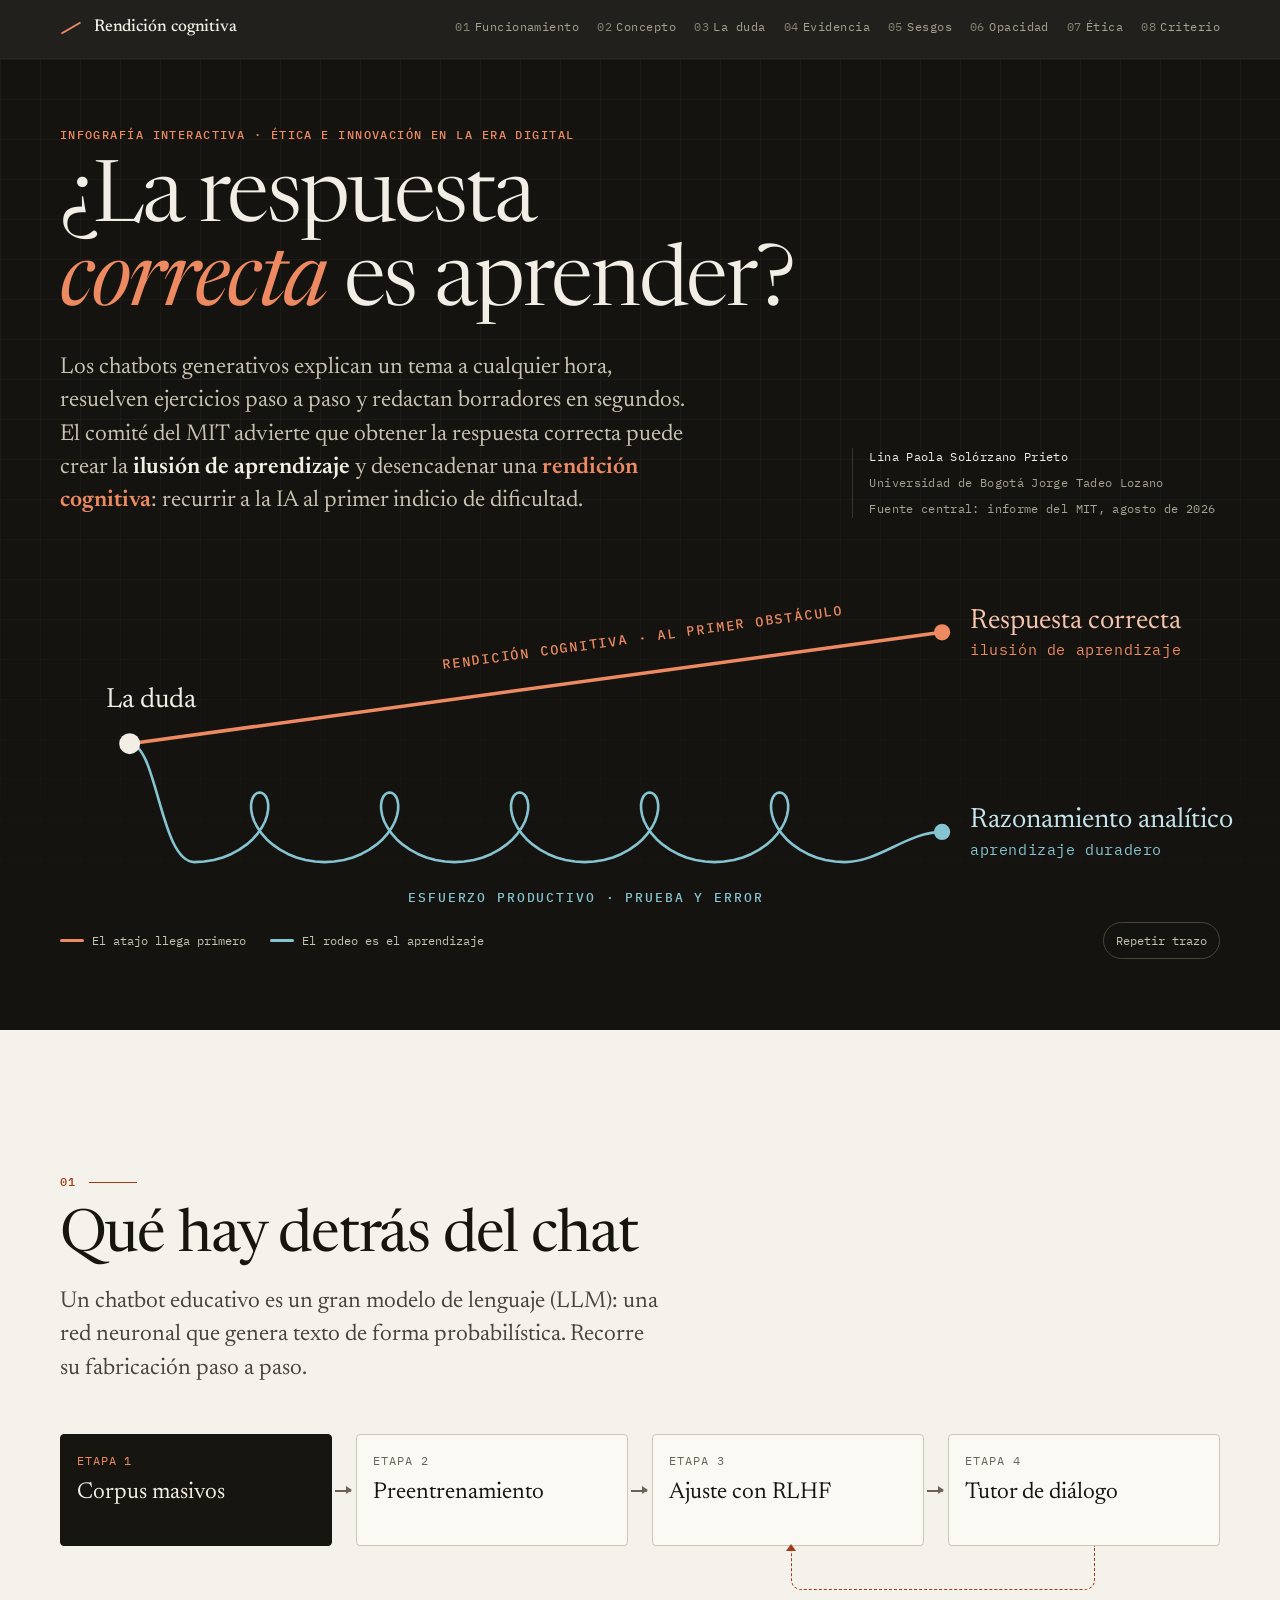
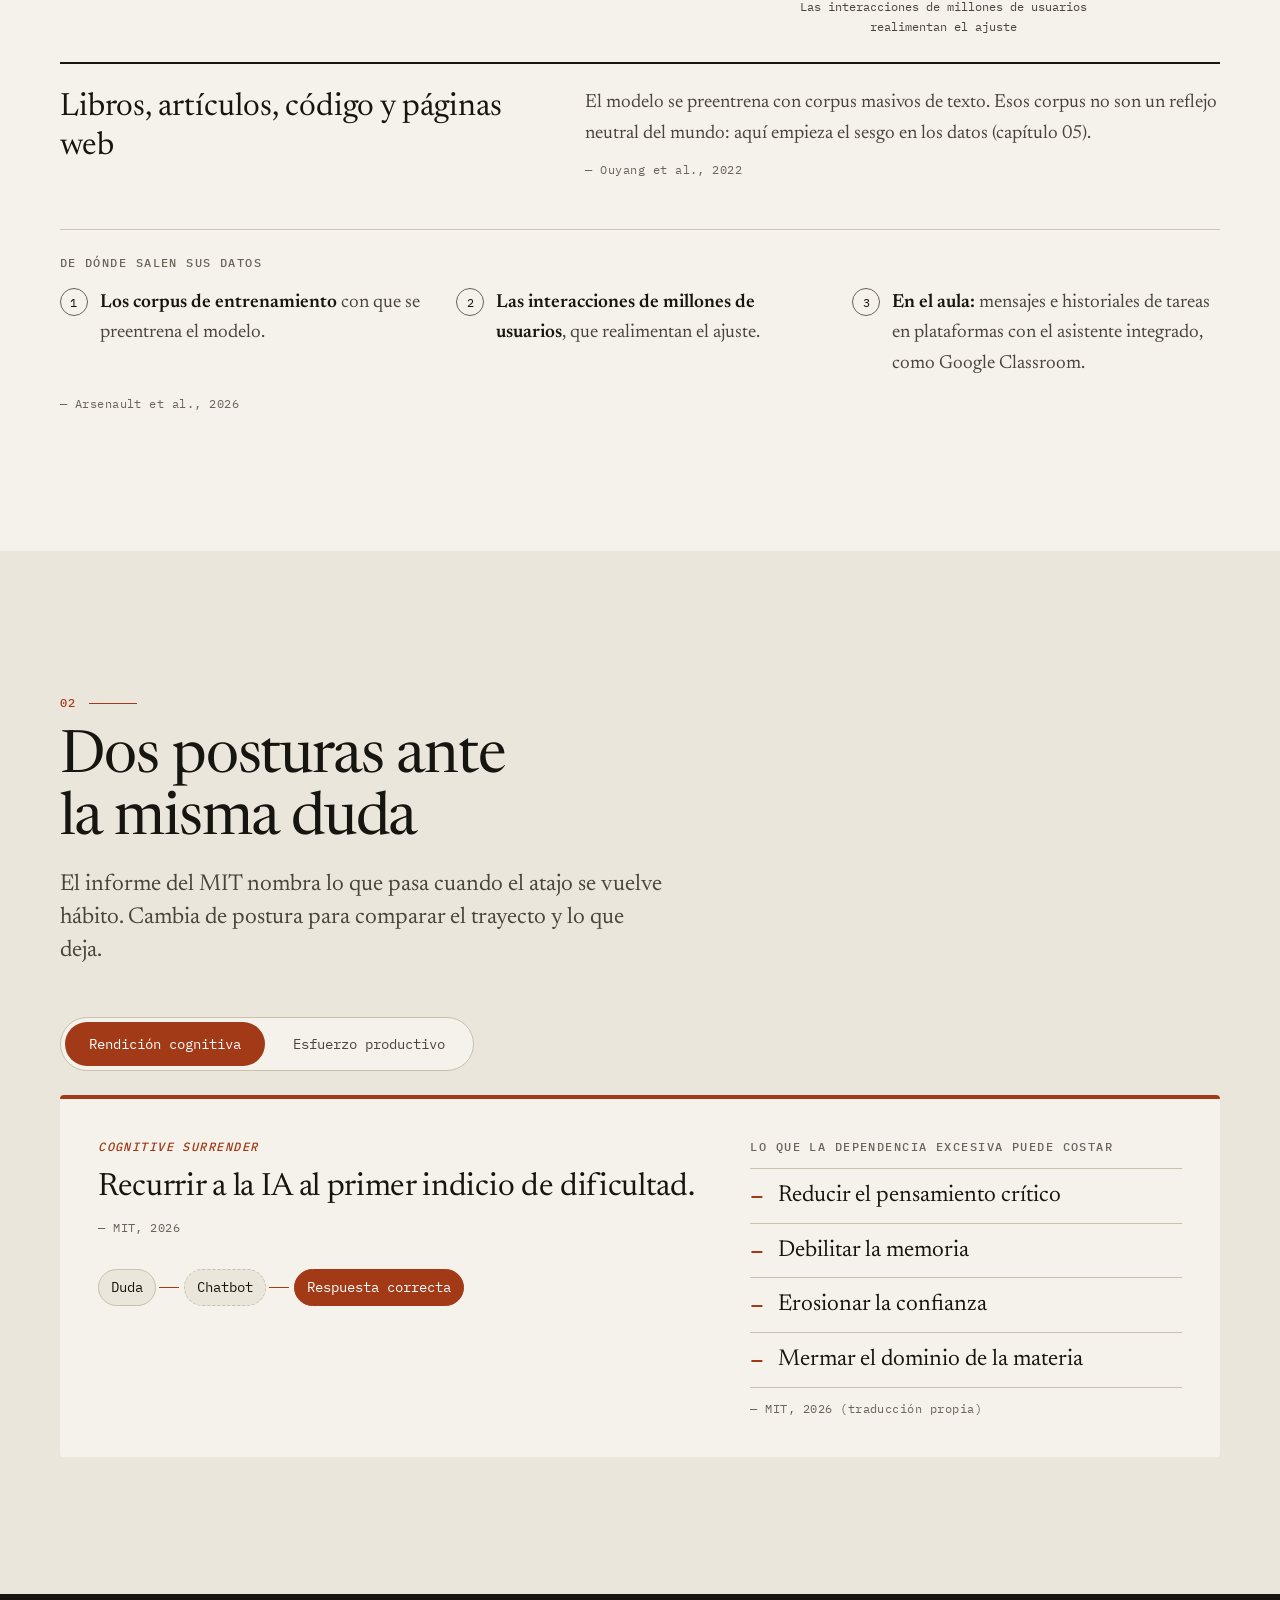
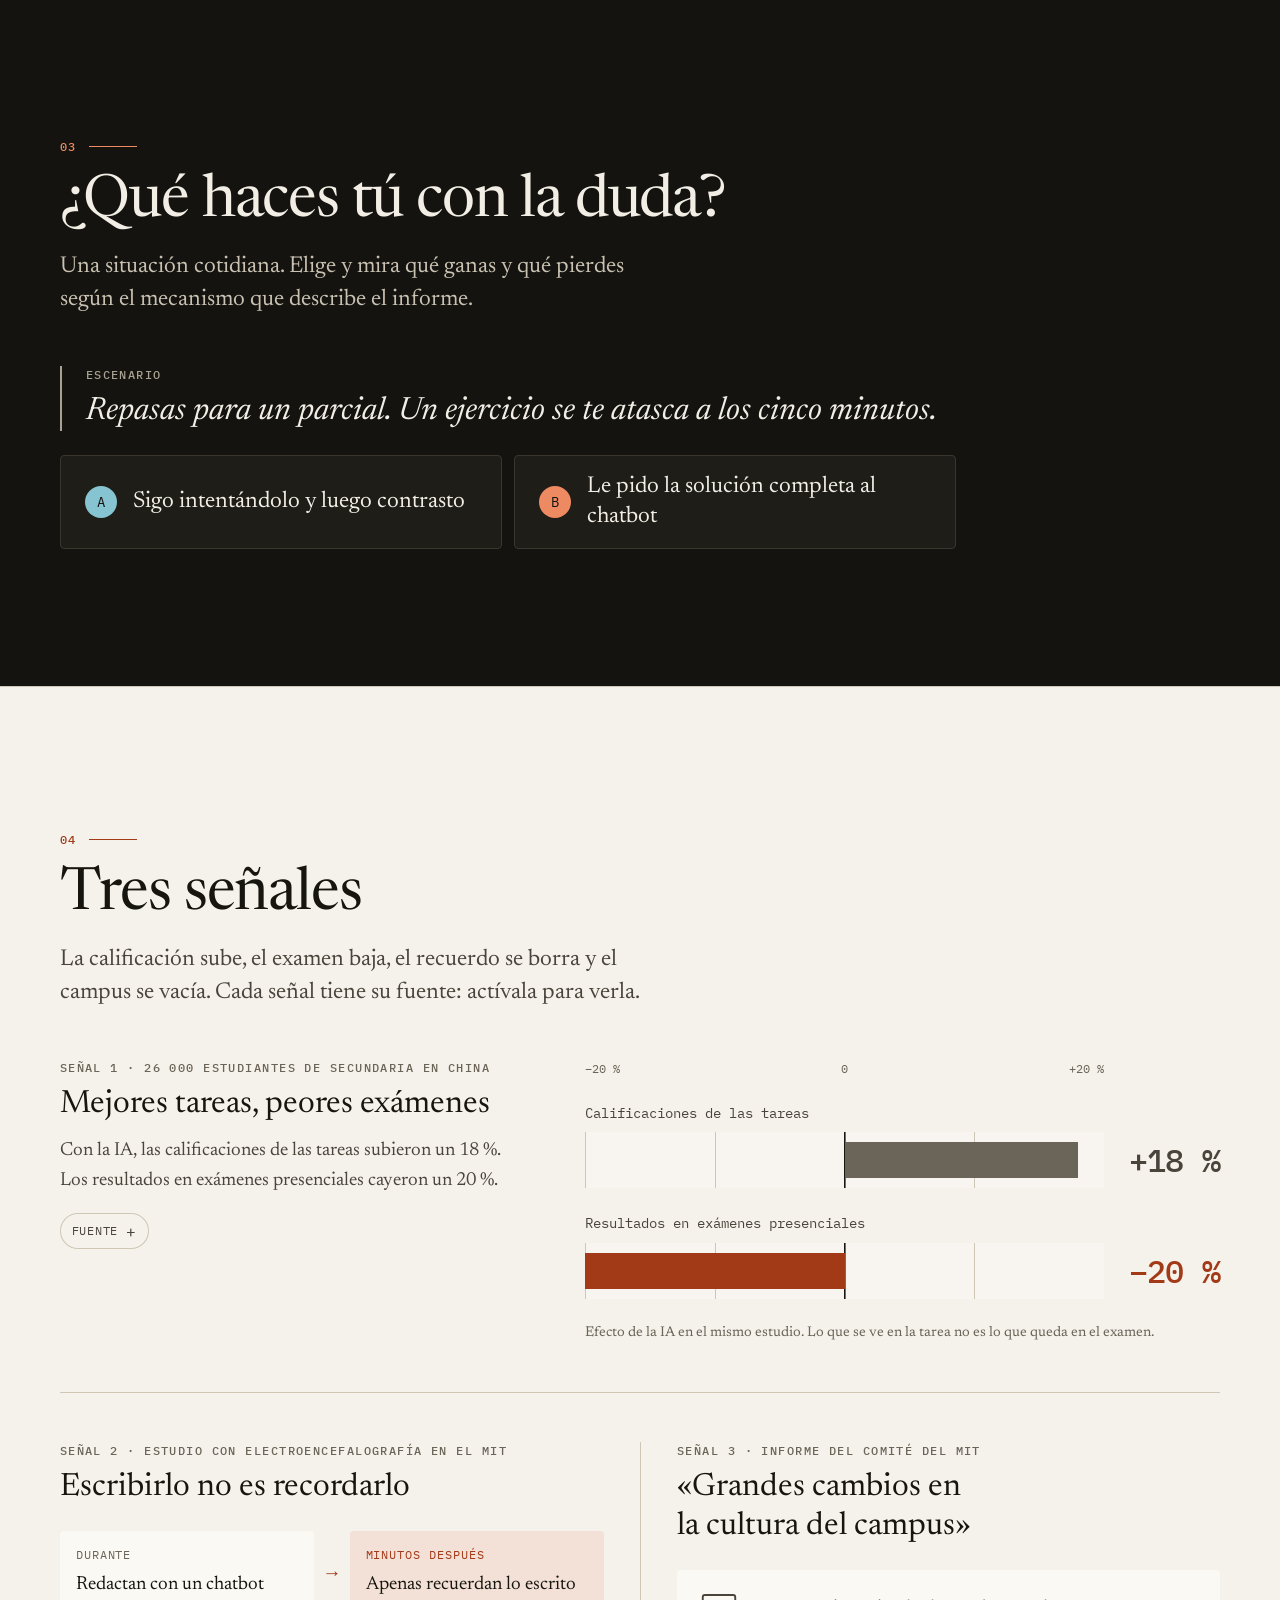
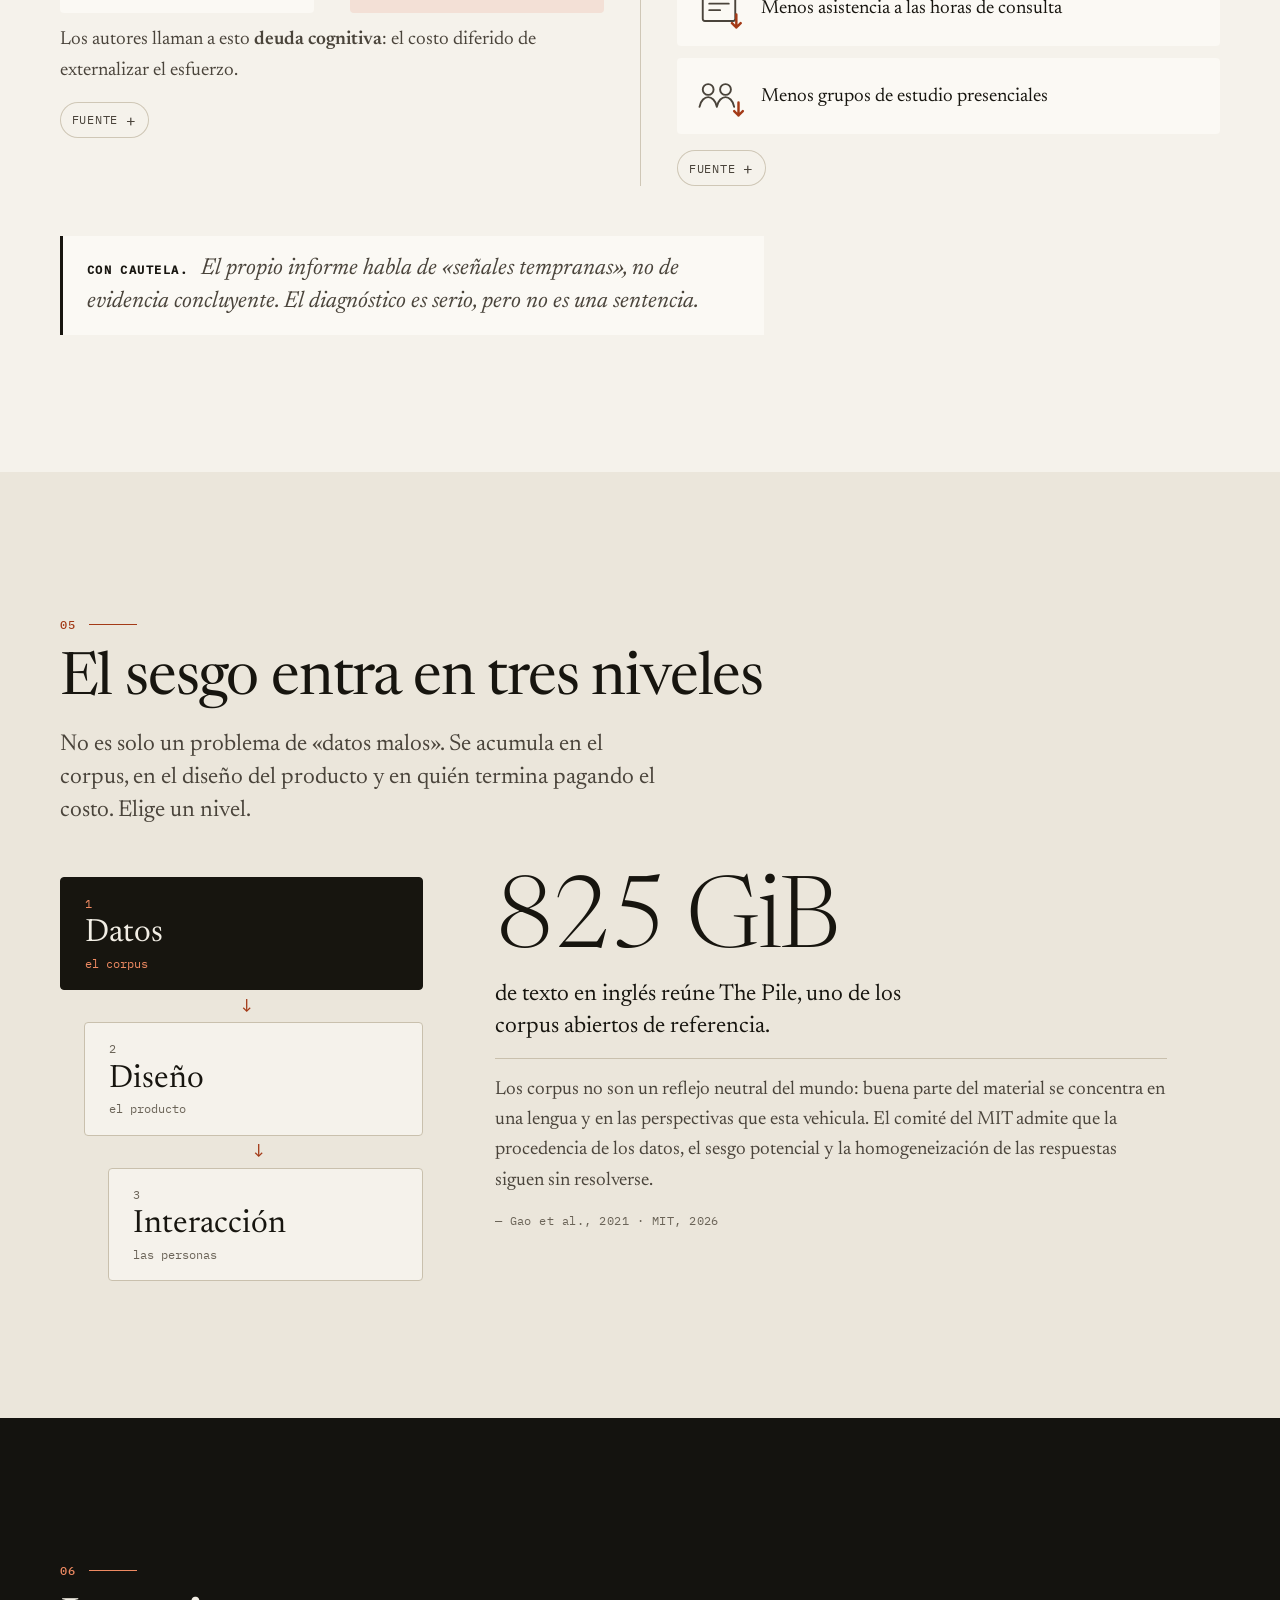
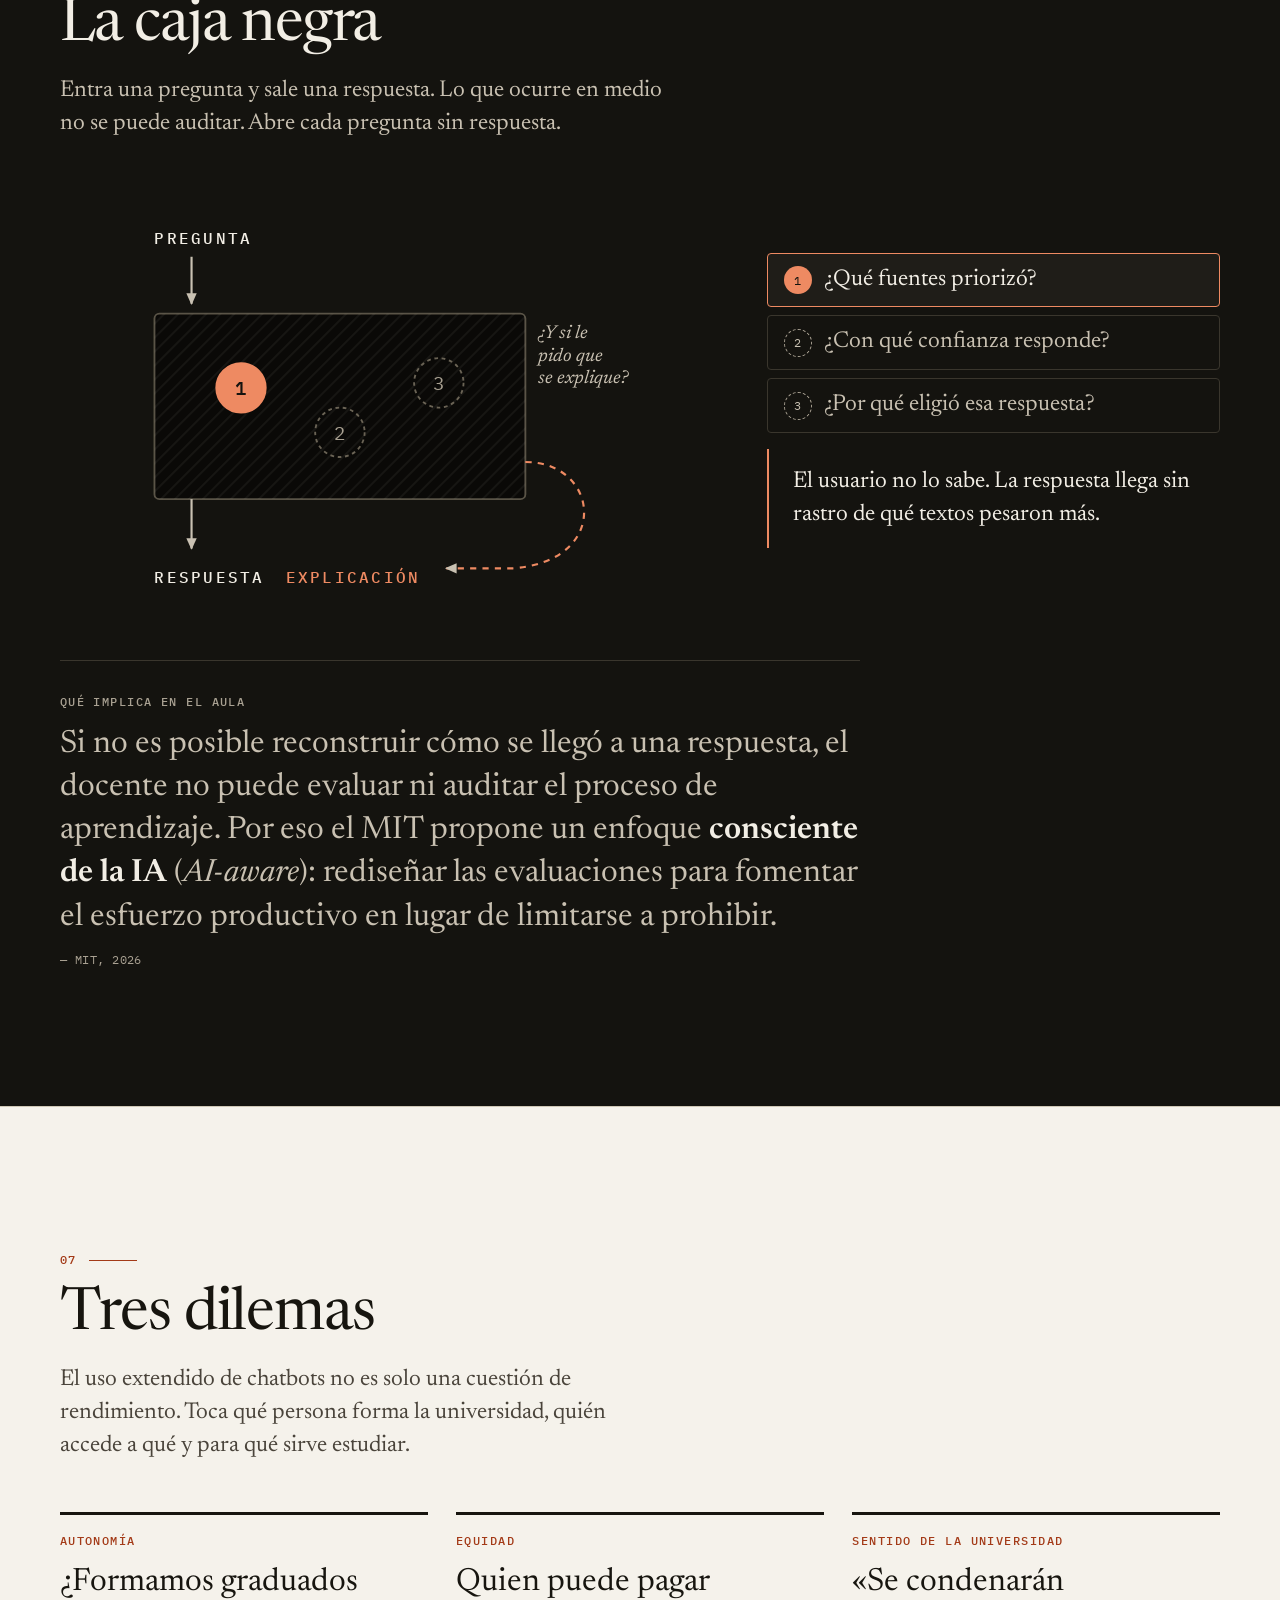
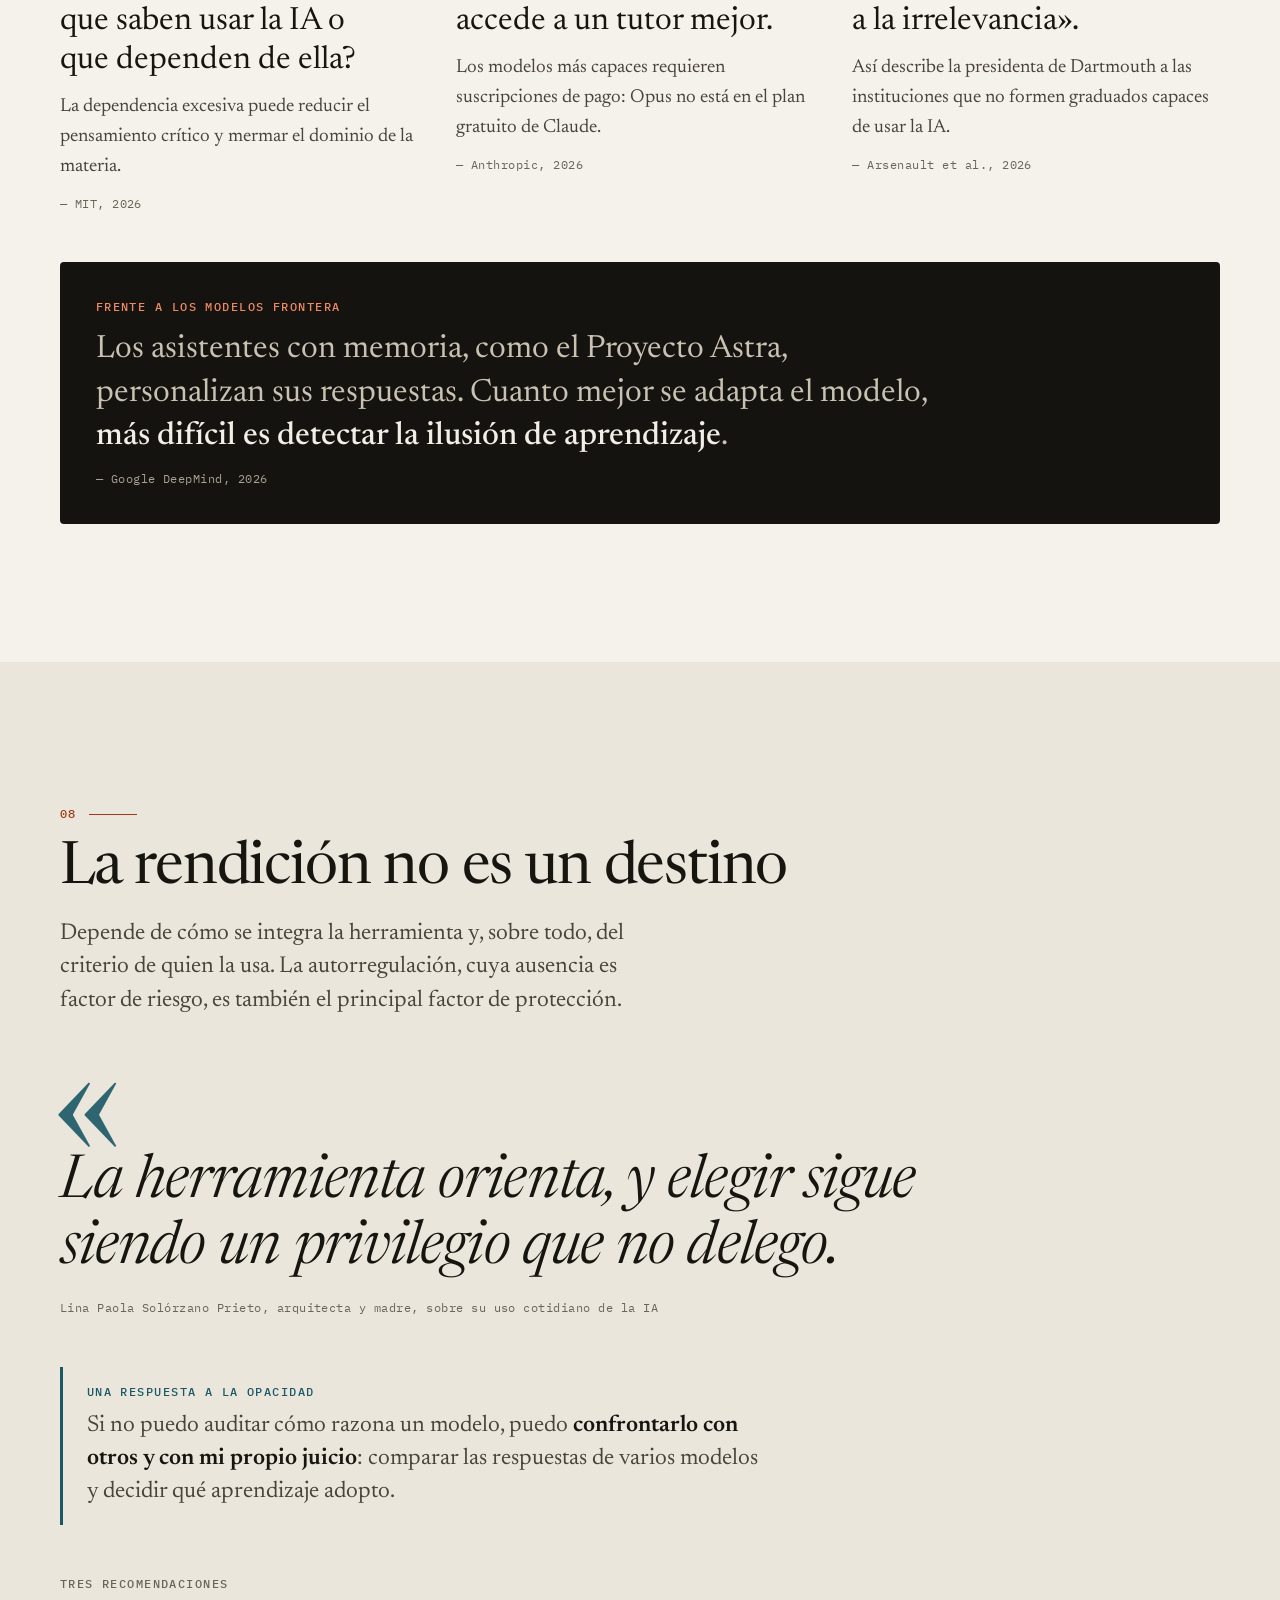
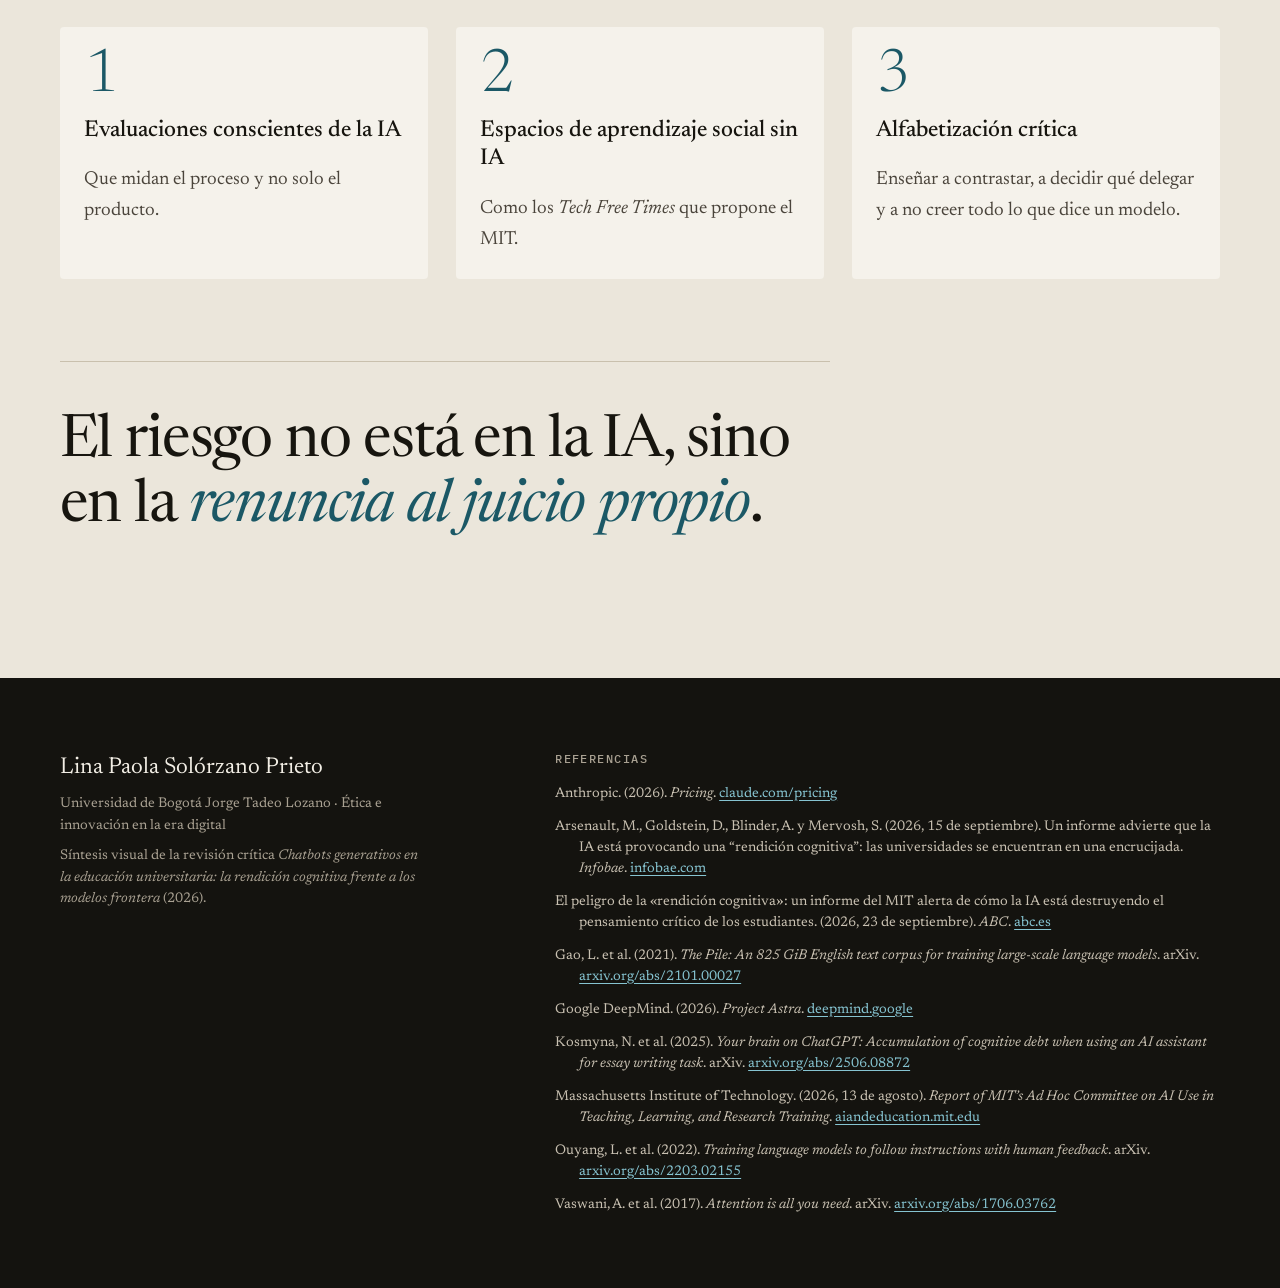
==== index.html @ 7b669ad8 "Infografía interactiva: rendición cognitiva (sitio autocontenido)" ====
<!DOCTYPE html>
<html lang="es">
<head>
<meta charset="UTF-8">
<meta name="viewport" content="width=device-width, initial-scale=1.0">
<title>Rendición cognitiva · Chatbots en la universidad</title>
<meta name="description" content="Infografía interactiva: cómo funcionan los chatbots generativos, qué es la rendición cognitiva que describe el informe del MIT (agosto de 2026), sus sesgos, su opacidad y por qué el criterio propio es el principal factor de protección.">
<meta name="author" content="Lina Paola Solórzano Prieto">
<meta name="theme-color" content="#14130f">
<meta property="og:title" content="¿La respuesta correcta es aprender?">
<meta property="og:description" content="La rendición cognitiva frente a los chatbots generativos en la universidad.">
<meta property="og:type" content="article">
<link rel="icon" href="data:image/svg+xml,%3Csvg xmlns='http://www.w3.org/2000/svg' viewBox='0 0 32 32'%3E%3Crect width='32' height='32' rx='4' fill='%2314130f'/%3E%3Cpath d='M7 22 L25 9' stroke='%23ee8a62' stroke-width='3' stroke-linecap='round'/%3E%3C/svg%3E">
<link rel="stylesheet" href="styles.css">
<script>document.documentElement.classList.add('js');</script>
</head>
<body>

<a class="skip" href="#main">Saltar al contenido</a>

<header class="topbar" id="topbar">
  <div class="topbar-inner">
    <a class="brand" href="#top"><span class="brand-mark" aria-hidden="true"></span>Rendición cognitiva</a>
    <p class="now" aria-hidden="true"><span class="now-n" id="now-n">00</span> <span class="now-t" id="now-t">Inicio</span></p>
    <nav class="nav" aria-label="Capítulos">
      <ol>
        <li><a href="#funcionamiento"><span>01</span>Funcionamiento</a></li>
        <li><a href="#concepto"><span>02</span>Concepto</a></li>
        <li><a href="#duda"><span>03</span>La duda</a></li>
        <li><a href="#evidencia"><span>04</span>Evidencia</a></li>
        <li><a href="#sesgos"><span>05</span>Sesgos</a></li>
        <li><a href="#opacidad"><span>06</span>Opacidad</a></li>
        <li><a href="#etica"><span>07</span>Ética</a></li>
        <li><a href="#criterio"><span>08</span>Criterio</a></li>
      </ol>
    </nav>
  </div>
  <div class="progress" aria-hidden="true"><span id="progress-bar"></span></div>
</header>

<main id="main">

<!-- ═══════════════════════ HERO ═══════════════════════ -->
<section class="hero theme-night" id="top" aria-labelledby="hero-title">
  <div class="grid">
    <div class="hero-copy">
      <p class="kicker">Infografía interactiva · Ética e innovación en la era digital</p>
      <h1 id="hero-title">¿La respuesta <em>correcta</em> es&nbsp;aprender?</h1>
      <p class="dek">Los chatbots generativos explican un tema a cualquier hora, resuelven ejercicios paso a paso y redactan borradores en segundos. El comité del MIT advierte que obtener la respuesta correcta puede crear la <strong>ilusión de aprendizaje</strong> y desencadenar una <strong class="t-rust">rendición cognitiva</strong>: recurrir a la IA al primer indicio de dificultad.</p>
      <p class="byline">
        <span>Lina Paola Solórzano Prieto</span>
        <span>Universidad de Bogotá Jorge Tadeo Lozano</span>
        <span>Fuente central: informe del MIT, agosto de 2026</span>
      </p>
    </div>

    <figure class="hero-fig">
      <svg class="routes routes-h is-drawing" viewBox="0 0 1000 300" role="img" aria-labelledby="routes-h-t routes-h-d">
        <title id="routes-h-t">Dos caminos desde la misma duda</title>
        <desc id="routes-h-d">Desde la duda salen dos trayectos. La rendición cognitiva es una línea recta y corta que llega de inmediato a una respuesta correcta, con ilusión de aprendizaje. El esfuerzo productivo es una línea con muchos bucles de prueba y error que tarda más y llega al razonamiento analítico, condición del aprendizaje duradero.</desc>
        <path class="r-rust" pathLength="1" d="M60 160 L760 64"/>
        <path class="r-teal" pathLength="1" d="M60 160 C 84 160 86 262 116 262 L124.3 261.5 L132.5 260.2 L140.3 258.0 L147.7 255.0 L154.5 251.3 L160.6 247.0 L166.0 242.3 L170.4 237.2 L174.0 232.0 L176.7 226.8 L178.4 221.7 L179.3 217.0 L179.4 212.7 L178.8 209.0 L177.7 206.0 L176.0 203.8 L174.1 202.5 L172.0 202.0 L169.9 202.5 L168.0 203.8 L166.3 206.0 L165.2 209.0 L164.6 212.7 L164.7 217.0 L165.6 221.7 L167.3 226.8 L170.0 232.0 L173.6 237.2 L178.0 242.3 L183.4 247.0 L189.5 251.3 L196.3 255.0 L203.7 258.0 L211.5 260.2 L219.7 261.5 L228.0 262.0 L236.3 261.5 L244.5 260.2 L252.3 258.0 L259.7 255.0 L266.5 251.3 L272.6 247.0 L278.0 242.3 L282.4 237.2 L286.0 232.0 L288.7 226.8 L290.4 221.7 L291.3 217.0 L291.4 212.7 L290.8 209.0 L289.7 206.0 L288.0 203.8 L286.1 202.5 L284.0 202.0 L281.9 202.5 L280.0 203.8 L278.3 206.0 L277.2 209.0 L276.6 212.7 L276.7 217.0 L277.6 221.7 L279.3 226.8 L282.0 232.0 L285.6 237.2 L290.0 242.3 L295.4 247.0 L301.5 251.3 L308.3 255.0 L315.7 258.0 L323.5 260.2 L331.7 261.5 L340.0 262.0 L348.3 261.5 L356.5 260.2 L364.3 258.0 L371.7 255.0 L378.5 251.3 L384.6 247.0 L390.0 242.3 L394.4 237.2 L398.0 232.0 L400.7 226.8 L402.4 221.7 L403.3 217.0 L403.4 212.7 L402.8 209.0 L401.7 206.0 L400.0 203.8 L398.1 202.5 L396.0 202.0 L393.9 202.5 L392.0 203.8 L390.3 206.0 L389.2 209.0 L388.6 212.7 L388.7 217.0 L389.6 221.7 L391.3 226.8 L394.0 232.0 L397.6 237.2 L402.0 242.3 L407.4 247.0 L413.5 251.3 L420.3 255.0 L427.7 258.0 L435.5 260.2 L443.7 261.5 L452.0 262.0 L460.3 261.5 L468.5 260.2 L476.3 258.0 L483.7 255.0 L490.5 251.3 L496.6 247.0 L502.0 242.3 L506.4 237.2 L510.0 232.0 L512.7 226.8 L514.4 221.7 L515.3 217.0 L515.4 212.7 L514.8 209.0 L513.7 206.0 L512.0 203.8 L510.1 202.5 L508.0 202.0 L505.9 202.5 L504.0 203.8 L502.3 206.0 L501.2 209.0 L500.6 212.7 L500.7 217.0 L501.6 221.7 L503.3 226.8 L506.0 232.0 L509.6 237.2 L514.0 242.3 L519.4 247.0 L525.5 251.3 L532.3 255.0 L539.7 258.0 L547.5 260.2 L555.7 261.5 L564.0 262.0 L572.3 261.5 L580.5 260.2 L588.3 258.0 L595.7 255.0 L602.5 251.3 L608.6 247.0 L614.0 242.3 L618.4 237.2 L622.0 232.0 L624.7 226.8 L626.4 221.7 L627.3 217.0 L627.4 212.7 L626.8 209.0 L625.7 206.0 L624.0 203.8 L622.1 202.5 L620.0 202.0 L617.9 202.5 L616.0 203.8 L614.3 206.0 L613.2 209.0 L612.6 212.7 L612.7 217.0 L613.6 221.7 L615.3 226.8 L618.0 232.0 L621.6 237.2 L626.0 242.3 L631.4 247.0 L637.5 251.3 L644.3 255.0 L651.7 258.0 L659.5 260.2 L667.7 261.5 L676.0 262.0 C 706 262 730 236 760 236"/>
        <circle class="r-start" cx="60" cy="160" r="9"/>
        <text class="r-lbl r-lbl-start" x="40" y="128">La duda</text>
        <circle class="r-end r-end-rust" cx="760" cy="64" r="7"/>
        <circle class="r-end r-end-teal" cx="760" cy="236" r="7"/>
        <text class="r-lbl r-lbl-rust" x="784" y="60">Respuesta correcta</text>
        <text class="r-sub r-sub-rust" x="784" y="84">ilusión de aprendizaje</text>
        <text class="r-lbl r-lbl-teal" x="784" y="232">Razonamiento analítico</text>
        <text class="r-sub r-sub-teal" x="784" y="256">aprendizaje duradero</text>
        <text class="r-tag r-tag-rust" x="330" y="96" transform="rotate(-7.8 330 96)">RENDICIÓN COGNITIVA · AL PRIMER OBSTÁCULO</text>
        <text class="r-tag r-tag-teal" x="300" y="296">ESFUERZO PRODUCTIVO · PRUEBA Y ERROR</text>
      </svg>
      <svg class="routes routes-v is-drawing" viewBox="0 0 360 540" role="img" aria-labelledby="routes-v-t routes-v-d">
        <title id="routes-v-t">Dos caminos desde la misma duda</title>
        <desc id="routes-v-d">Desde la duda salen dos trayectos. La rendición cognitiva es una línea recta y corta que llega de inmediato a una respuesta correcta, con ilusión de aprendizaje. El esfuerzo productivo es una línea con muchos bucles de prueba y error que llega al razonamiento analítico, condición del aprendizaje duradero.</desc>
        <path class="r-rust" pathLength="1" d="M180 52 L84 440"/>
        <path class="r-teal" pathLength="1" d="M180 52 C 180 74 262 70 262 100 L261.6 106.3 L260.6 112.4 L258.8 118.3 L256.4 123.8 L253.4 128.8 L250.0 133.3 L246.2 137.1 L242.2 140.3 L238.0 142.8 L233.8 144.5 L229.8 145.5 L226.0 145.8 L222.6 145.5 L219.6 144.6 L217.2 143.3 L215.4 141.5 L214.4 139.6 L214.0 137.5 L214.4 135.4 L215.4 133.5 L217.2 131.8 L219.6 130.4 L222.6 129.5 L226.0 129.2 L229.8 129.5 L233.8 130.5 L238.0 132.3 L242.2 134.7 L246.2 137.9 L250.0 141.7 L253.4 146.2 L256.4 151.2 L258.8 156.7 L260.6 162.6 L261.6 168.7 L262.0 175.0 L261.6 181.3 L260.6 187.4 L258.8 193.2 L256.4 198.8 L253.4 203.8 L250.0 208.3 L246.2 212.1 L242.2 215.3 L238.0 217.8 L233.8 219.5 L229.8 220.5 L226.0 220.8 L222.6 220.5 L219.6 219.6 L217.2 218.3 L215.4 216.5 L214.4 214.6 L214.0 212.5 L214.4 210.4 L215.4 208.5 L217.2 206.8 L219.6 205.4 L222.6 204.5 L226.0 204.2 L229.8 204.5 L233.8 205.5 L238.0 207.3 L242.2 209.7 L246.2 212.9 L250.0 216.7 L253.4 221.2 L256.4 226.2 L258.8 231.8 L260.6 237.6 L261.6 243.7 L262.0 250.0 L261.6 256.3 L260.6 262.4 L258.8 268.3 L256.4 273.8 L253.4 278.8 L250.0 283.3 L246.2 287.1 L242.2 290.3 L238.0 292.8 L233.8 294.5 L229.8 295.5 L226.0 295.8 L222.6 295.5 L219.6 294.6 L217.2 293.3 L215.4 291.5 L214.4 289.6 L214.0 287.5 L214.4 285.4 L215.4 283.5 L217.2 281.8 L219.6 280.4 L222.6 279.5 L226.0 279.2 L229.8 279.5 L233.8 280.5 L238.0 282.3 L242.2 284.7 L246.2 287.9 L250.0 291.7 L253.4 296.2 L256.4 301.2 L258.8 306.8 L260.6 312.6 L261.6 318.7 L262.0 325.0 L261.6 331.3 L260.6 337.4 L258.8 343.2 L256.4 348.8 L253.4 353.8 L250.0 358.3 L246.2 362.1 L242.2 365.3 L238.0 367.8 L233.8 369.5 L229.8 370.5 L226.0 370.8 L222.6 370.5 L219.6 369.6 L217.2 368.3 L215.4 366.5 L214.4 364.6 L214.0 362.5 L214.4 360.4 L215.4 358.5 L217.2 356.8 L219.6 355.4 L222.6 354.5 L226.0 354.2 L229.8 354.5 L233.8 355.5 L238.0 357.2 L242.2 359.7 L246.2 362.9 L250.0 366.7 L253.4 371.2 L256.4 376.2 L258.8 381.8 L260.6 387.6 L261.6 393.7 L262.0 400.0 C 262 420 262 430 262 440"/>
        <circle class="r-start" cx="180" cy="52" r="8"/>
        <text class="r-lbl" x="180" y="28" text-anchor="middle">La duda</text>
        <circle class="r-end r-end-rust" cx="84" cy="440" r="6"/>
        <circle class="r-end r-end-teal" cx="262" cy="440" r="6"/>
        <text class="r-lbl r-lbl-rust" x="84" y="472" text-anchor="middle">Respuesta</text>
        <text class="r-lbl r-lbl-rust" x="84" y="494" text-anchor="middle">correcta</text>
        <text class="r-sub r-sub-rust" x="84" y="520" text-anchor="middle">ilusión de aprendizaje</text>
        <text class="r-lbl r-lbl-teal" x="262" y="472" text-anchor="middle">Razonamiento</text>
        <text class="r-lbl r-lbl-teal" x="262" y="494" text-anchor="middle">analítico</text>
        <text class="r-sub r-sub-teal" x="262" y="520" text-anchor="middle">aprendizaje duradero</text>
        <text class="r-tag r-tag-rust" x="118" y="250" transform="rotate(-76 118 250)">RENDICIÓN COGNITIVA</text>
        <text class="r-tag r-tag-teal" x="306" y="168" transform="rotate(90 306 168)">ESFUERZO PRODUCTIVO</text>
      </svg>
      <figcaption>
        <span class="key key-rust">El atajo llega primero</span>
        <span class="key key-teal">El rodeo es el aprendizaje</span>
        <button type="button" class="replay" id="replay" aria-label="Volver a trazar los dos caminos">Repetir trazo</button>
      </figcaption>
    </figure>

    <a class="scroll-cue" href="#funcionamiento">Empezar el recorrido <span aria-hidden="true">↓</span></a>
  </div>
</section>

<!-- ═══════════════════════ 01 FUNCIONAMIENTO ═══════════════════════ -->
<section class="chapter" id="funcionamiento" aria-labelledby="h-01">
  <div class="grid">
    <header class="ch-head" data-reveal>
      <p class="ch-n">01</p>
      <h2 id="h-01">Qué hay detrás del chat</h2>
      <p class="ch-lede">Un chatbot educativo es un gran modelo de lenguaje (LLM): una red neuronal que genera texto de forma probabilística. Recorre su fabricación paso a paso.</p>
    </header>

    <div class="pipeline" data-tabs data-reveal>
      <div class="pipe-steps" role="tablist" aria-label="Etapas de un chatbot generativo">
        <button type="button" role="tab" id="pipe-t1" aria-controls="pipe-p1" aria-selected="true" class="pipe-step">
          <span class="pipe-k">Etapa 1</span><span class="pipe-t">Corpus masivos</span>
        </button>
        <button type="button" role="tab" id="pipe-t2" aria-controls="pipe-p2" aria-selected="false" tabindex="-1" class="pipe-step">
          <span class="pipe-k">Etapa 2</span><span class="pipe-t">Preentrenamiento</span>
        </button>
        <button type="button" role="tab" id="pipe-t3" aria-controls="pipe-p3" aria-selected="false" tabindex="-1" class="pipe-step">
          <span class="pipe-k">Etapa 3</span><span class="pipe-t">Ajuste con RLHF</span>
        </button>
        <button type="button" role="tab" id="pipe-t4" aria-controls="pipe-p4" aria-selected="false" tabindex="-1" class="pipe-step">
          <span class="pipe-k">Etapa 4</span><span class="pipe-t">Tutor de diálogo</span>
        </button>
      </div>
      <p class="pipe-loop" aria-hidden="true"><span>Las interacciones de millones de usuarios realimentan el ajuste</span></p>

      <div class="pipe-panels">
        <div class="pipe-panel" role="tabpanel" id="pipe-p1" aria-labelledby="pipe-t1" tabindex="0">
          <h3>Libros, artículos, código y páginas web</h3>
          <p>El modelo se preentrena con corpus masivos de texto. Esos corpus no son un reflejo neutral del mundo: aquí empieza el sesgo en los datos (capítulo 05).</p>
          <p class="cite">Ouyang et al., 2022</p>
        </div>
        <div class="pipe-panel" role="tabpanel" id="pipe-p2" aria-labelledby="pipe-t2" tabindex="0" hidden>
          <h3>Una red Transformer que predice texto</h3>
          <p>Los LLM son redes neuronales de arquitectura Transformer que generan texto de forma probabilística. La misma maquinaria produce la respuesta y, si se le pide, su explicación (capítulo 06).</p>
          <p class="cite">Vaswani et al., 2017</p>
        </div>
        <div class="pipe-panel" role="tabpanel" id="pipe-p3" aria-labelledby="pipe-t3" tabindex="0" hidden>
          <h3>Alinearse con lo que el usuario espera</h3>
          <p>Después se ajustan con aprendizaje por refuerzo a partir de retroalimentación humana (<i lang="en">reinforcement learning from human feedback</i>, RLHF). El modelo aprende a dar la respuesta que el usuario espera recibir.</p>
          <p class="cite">Ouyang et al., 2022</p>
        </div>
        <div class="pipe-panel" role="tabpanel" id="pipe-p4" aria-labelledby="pipe-t4" tabindex="0" hidden>
          <h3>Explica, resuelve, sugiere, corrige</h3>
          <p>El estudiante escribe una duda en lenguaje natural y recibe explicaciones, soluciones paso a paso, sugerencias de fuentes o comentarios sobre su redacción. Los modelos frontera son además multimodales, y algunos conservan memoria de las conversaciones anteriores, como el Proyecto Astra de Google DeepMind.</p>
          <p class="cite">Arsenault et al., 2026 · Google DeepMind, 2026</p>
        </div>
      </div>
    </div>

    <aside class="sources3" data-reveal aria-labelledby="h-datos">
      <h3 id="h-datos" class="eyebrow">De dónde salen sus datos</h3>
      <ol>
        <li><span class="s3-n">1</span><p><strong>Los corpus de entrenamiento</strong> con que se preentrena el modelo.</p></li>
        <li><span class="s3-n">2</span><p><strong>Las interacciones de millones de usuarios</strong>, que realimentan el ajuste.</p></li>
        <li><span class="s3-n">3</span><p><strong>En el aula:</strong> mensajes e historiales de tareas en plataformas con el asistente integrado, como Google Classroom.</p></li>
      </ol>
      <p class="cite">Arsenault et al., 2026</p>
    </aside>
  </div>
</section>

<!-- ═══════════════════════ 02 CONCEPTO ═══════════════════════ -->
<section class="chapter theme-paper2" id="concepto" aria-labelledby="h-02">
  <div class="grid">
    <header class="ch-head" data-reveal>
      <p class="ch-n">02</p>
      <h2 id="h-02">Dos posturas ante la misma duda</h2>
      <p class="ch-lede">El informe del MIT nombra lo que pasa cuando el atajo se vuelve hábito. Cambia de postura para comparar el trayecto y lo que deja.</p>
    </header>

    <div class="concept" data-tabs data-reveal>
      <div class="seg" role="tablist" aria-label="Postura frente a la duda">
        <button type="button" role="tab" id="cx-t1" aria-controls="cx-p1" aria-selected="true" class="seg-btn seg-rust">Rendición cognitiva</button>
        <button type="button" role="tab" id="cx-t2" aria-controls="cx-p2" aria-selected="false" tabindex="-1" class="seg-btn seg-teal">Esfuerzo productivo</button>
      </div>

      <div class="cx-panel cx-rust" role="tabpanel" id="cx-p1" aria-labelledby="cx-t1">
        <div class="cx-def">
          <p class="eyebrow"><i lang="en">Cognitive surrender</i></p>
          <p class="cx-big">Recurrir a la IA al primer indicio de dificultad.</p>
          <p class="cite">MIT, 2026</p>
        </div>
        <ol class="track" aria-label="Trayecto de la rendición cognitiva">
          <li>Duda</li>
          <li class="is-bot">Chatbot</li>
          <li class="is-end">Respuesta correcta</li>
        </ol>
        <div class="cx-cost">
          <p class="eyebrow">Lo que la dependencia excesiva puede costar</p>
          <ul class="costs">
            <li>Reducir el pensamiento crítico</li>
            <li>Debilitar la memoria</li>
            <li>Erosionar la confianza</li>
            <li>Mermar el dominio de la materia</li>
          </ul>
          <p class="cite">MIT, 2026 (traducción propia)</p>
        </div>
      </div>

      <div class="cx-panel cx-teal" role="tabpanel" id="cx-p2" aria-labelledby="cx-t2" hidden>
        <div class="cx-def">
          <p class="eyebrow"><i lang="en">Productive struggle</i></p>
          <p class="cx-big">«El proceso de prueba y error fundamental para llegar hasta el razonamiento analítico».</p>
          <p class="cite">«El peligro de la “rendición cognitiva”», 2026</p>
        </div>
        <ol class="track" aria-label="Trayecto del esfuerzo productivo">
          <li>Duda</li>
          <li>Intento</li>
          <li class="is-err">Error</li>
          <li>Intento</li>
          <li class="is-end">Razonamiento analítico</li>
        </ol>
        <div class="cx-cost">
          <p class="eyebrow">Lo que sostiene</p>
          <ul class="costs">
            <li>Es condición del aprendizaje duradero</li>
            <li>Es justo lo que elimina un asistente optimizado para no frustrar</li>
          </ul>
          <p class="cite">MIT, 2026</p>
        </div>
      </div>
    </div>
  </div>
</section>

<!-- ═══════════════════════ 03 LA DUDA ═══════════════════════ -->
<section class="chapter theme-night" id="duda" aria-labelledby="h-03">
  <div class="grid">
    <header class="ch-head" data-reveal>
      <p class="ch-n">03</p>
      <h2 id="h-03">¿Qué haces tú con la duda?</h2>
      <p class="ch-lede">Una situación cotidiana. Elige y mira qué ganas y qué pierdes según el mecanismo que describe el informe.</p>
    </header>

    <div class="sim" data-reveal>
      <div class="sim-scene">
        <p class="eyebrow">Escenario</p>
        <p class="sim-q">Repasas para un parcial. Un ejercicio se te atasca a los cinco minutos.</p>
      </div>
      <div class="sim-choices" id="sim-choices" role="group" aria-label="Elige qué haces">
        <button type="button" class="choice choice-teal" data-path="esfuerzo">
          <span class="choice-k">A</span>Sigo intentándolo y luego contrasto
        </button>
        <button type="button" class="choice choice-rust" data-path="rendicion">
          <span class="choice-k">B</span>Le pido la solución completa al chatbot
        </button>
      </div>

      <div class="sim-result" id="sim-result" hidden>
        <h3 class="sim-title" id="sim-title" tabindex="-1"></h3>
        <div class="ledger">
          <div class="ledger-col">
            <p class="eyebrow">Ganas</p>
            <ul id="sim-gain"></ul>
          </div>
          <div class="ledger-col">
            <p class="eyebrow">Pierdes</p>
            <ul id="sim-loss"></ul>
          </div>
        </div>
        <p class="sim-note" id="sim-note"></p>
        <div class="sim-actions">
          <button type="button" class="btn" id="sim-other">Ver el otro camino</button>
          <button type="button" class="btn btn-quiet" id="sim-reset">Volver a elegir</button>
        </div>
      </div>
    </div>
  </div>
</section>

<!-- ═══════════════════════ 04 EVIDENCIA ═══════════════════════ -->
<section class="chapter" id="evidencia" aria-labelledby="h-04">
  <div class="grid">
    <header class="ch-head" data-reveal>
      <p class="ch-n">04</p>
      <h2 id="h-04">Tres señales</h2>
      <p class="ch-lede">La calificación sube, el examen baja, el recuerdo se borra y el campus se vacía. Cada señal tiene su fuente: actívala para verla.</p>
    </header>

    <article class="ev ev-main" data-reveal aria-labelledby="ev1-h">
      <div class="ev-text">
        <p class="eyebrow">Señal 1 · 26&nbsp;000 estudiantes de secundaria en China</p>
        <h3 id="ev1-h">Mejores tareas, peores exámenes</h3>
        <p>Con la IA, las calificaciones de las tareas subieron un 18&nbsp;%. Los resultados en exámenes presenciales cayeron un 20&nbsp;%.</p>
        <button type="button" class="src-btn" aria-expanded="false" aria-controls="src-1">Fuente</button>
        <p class="src" id="src-1" hidden>Estudio citado por Arsenault, Goldstein, Blinder y Mervosh (2026), <i>Infobae</i> / <i>The New York Times</i>.</p>
      </div>
      <figure class="bars" id="bars" aria-labelledby="bars-cap">
        <div class="bars-scale" aria-hidden="true"><span>−20&nbsp;%</span><span>0</span><span>+20&nbsp;%</span></div>
        <div class="bar-row">
          <p class="bar-lbl">Calificaciones de las tareas</p>
          <div class="bar-track" aria-hidden="true"><span class="bar bar-up" style="--v:18"></span></div>
          <p class="bar-val bar-val-up">+18&nbsp;%</p>
        </div>
        <div class="bar-row">
          <p class="bar-lbl">Resultados en exámenes presenciales</p>
          <div class="bar-track" aria-hidden="true"><span class="bar bar-down" style="--v:20"></span></div>
          <p class="bar-val bar-val-down">−20&nbsp;%</p>
        </div>
        <figcaption id="bars-cap">Efecto de la IA en el mismo estudio. Lo que se ve en la tarea no es lo que queda en el examen.</figcaption>
      </figure>
    </article>

    <div class="ev-pair">
      <article class="ev" data-reveal aria-labelledby="ev2-h">
        <p class="eyebrow">Señal 2 · Estudio con electroencefalografía en el MIT</p>
        <h3 id="ev2-h">Escribirlo no es recordarlo</h3>
        <div class="debt" role="group" aria-label="Secuencia del estudio">
          <p class="debt-step"><span class="debt-k">Durante</span>Redactan con un chatbot</p>
          <span class="debt-arrow" aria-hidden="true">→</span>
          <p class="debt-step debt-late"><span class="debt-k">Minutos después</span>Apenas recuerdan lo escrito</p>
        </div>
        <p>Los autores llaman a esto <strong>deuda cognitiva</strong>: el costo diferido de externalizar el esfuerzo.</p>
        <button type="button" class="src-btn" aria-expanded="false" aria-controls="src-2">Fuente</button>
        <p class="src" id="src-2" hidden>Kosmyna et al. (2025), <i lang="en">Your brain on ChatGPT: Accumulation of cognitive debt when using an AI assistant for essay writing task</i>, arXiv.</p>
      </article>

      <article class="ev" data-reveal aria-labelledby="ev3-h">
        <p class="eyebrow">Señal 3 · Informe del comité del MIT</p>
        <h3 id="ev3-h">«Grandes cambios en la cultura del campus»</h3>
        <ul class="campus">
          <li>
            <svg viewBox="0 0 48 48" aria-hidden="true"><rect x="9" y="12" width="30" height="24" rx="2"/><path d="M15 20h18M15 26h10"/><path class="down" d="M40 30v12m-4-4 4 4 4-4"/></svg>
            <span>Menos asistencia a las horas de consulta</span>
          </li>
          <li>
            <svg viewBox="0 0 48 48" aria-hidden="true"><circle cx="14" cy="18" r="5"/><circle cx="30" cy="18" r="5"/><path d="M6 34c1-6 5-9 8-9s7 3 8 9M22 34c1-6 5-9 8-9s7 3 8 9"/><path class="down" d="M42 30v12m-4-4 4 4 4-4"/></svg>
            <span>Menos grupos de estudio presenciales</span>
          </li>
        </ul>
        <button type="button" class="src-btn" aria-expanded="false" aria-controls="src-3">Fuente</button>
        <p class="src" id="src-3" hidden>Massachusetts Institute of Technology (2026), <i lang="en">Report of MIT’s Ad Hoc Committee on AI Use in Teaching, Learning, and Research Training</i> (traducción propia).</p>
      </article>
    </div>

    <p class="caveat" data-reveal><strong>Con cautela.</strong> El propio informe habla de «señales tempranas», no de evidencia concluyente. El diagnóstico es serio, pero no es una sentencia.</p>
  </div>
</section>

<!-- ═══════════════════════ 05 SESGOS ═══════════════════════ -->
<section class="chapter theme-paper2" id="sesgos" aria-labelledby="h-05">
  <div class="grid">
    <header class="ch-head" data-reveal>
      <p class="ch-n">05</p>
      <h2 id="h-05">El sesgo entra en tres niveles</h2>
      <p class="ch-lede">No es solo un problema de «datos malos». Se acumula en el corpus, en el diseño del producto y en quién termina pagando el costo. Elige un nivel.</p>
    </header>

    <div class="bias" data-tabs data-reveal>
      <div class="bias-stack" role="tablist" aria-label="Niveles de sesgo">
        <button type="button" role="tab" id="bias-t1" aria-controls="bias-p1" aria-selected="true" class="slab">
          <span class="slab-n">1</span><span class="slab-t">Datos</span><span class="slab-s">el corpus</span>
        </button>
        <button type="button" role="tab" id="bias-t2" aria-controls="bias-p2" aria-selected="false" tabindex="-1" class="slab">
          <span class="slab-n">2</span><span class="slab-t">Diseño</span><span class="slab-s">el producto</span>
        </button>
        <button type="button" role="tab" id="bias-t3" aria-controls="bias-p3" aria-selected="false" tabindex="-1" class="slab">
          <span class="slab-n">3</span><span class="slab-t">Interacción</span><span class="slab-s">las personas</span>
        </button>
      </div>

      <div class="bias-panels">
        <div class="bias-panel" role="tabpanel" id="bias-p1" aria-labelledby="bias-t1" tabindex="0">
          <p class="stat"><span class="stat-n">825&nbsp;GiB</span><span class="stat-l">de texto en inglés reúne The Pile, uno de los corpus abiertos de referencia.</span></p>
          <p>Los corpus no son un reflejo neutral del mundo: buena parte del material se concentra en una lengua y en las perspectivas que esta vehicula. El comité del MIT admite que la procedencia de los datos, el sesgo potencial y la homogeneización de las respuestas siguen sin resolverse.</p>
          <p class="cite">Gao et al., 2021 · MIT, 2026</p>
        </div>
        <div class="bias-panel" role="tabpanel" id="bias-p2" aria-labelledby="bias-t2" tabindex="0" hidden>
          <div class="tension" aria-label="Dos objetivos opuestos">
            <p class="tension-a"><span class="eyebrow">El producto busca</span>Ser útil y no frustrar: la respuesta completa al primer intento</p>
            <p class="tension-vs" aria-hidden="true">≠</p>
            <p class="tension-b"><span class="eyebrow">El aprendizaje necesita</span>Esfuerzo productivo: prueba, error y fricción</p>
          </div>
          <p>El asistente está optimizado para ser útil y no frustrar. Esa lógica es opuesta al esfuerzo productivo que el MIT considera condición del aprendizaje duradero.</p>
          <p class="cite">MIT, 2026</p>
        </div>
        <div class="bias-panel" role="tabpanel" id="bias-p3" aria-labelledby="bias-t3" tabindex="0" hidden>
          <p class="eyebrow">El daño no se reparte por igual. Afecta más a:</p>
          <ul class="who">
            <li>Estudiantes de primer año, que aún construyen habilidades y juicio</li>
            <li>Quienes sufren ansiedad académica y recurren al chatbot por miedo al error</li>
            <li>Instituciones con menos recursos, donde el modelo puede sustituir la tutoría humana</li>
            <li>Estudiantes no nativos del inglés y neurodivergentes, cuya escritura los detectores de IA pueden confundir con texto de máquina</li>
          </ul>
          <p>La herramienta que promete democratizar el conocimiento puede concentrar sus costos en los más vulnerables.</p>
          <p class="cite">MIT, 2026</p>
        </div>
      </div>
    </div>
  </div>
</section>

<!-- ═══════════════════════ 06 OPACIDAD ═══════════════════════ -->
<section class="chapter theme-night" id="opacidad" aria-labelledby="h-06">
  <div class="grid">
    <header class="ch-head" data-reveal>
      <p class="ch-n">06</p>
      <h2 id="h-06">La caja negra</h2>
      <p class="ch-lede">Entra una pregunta y sale una respuesta. Lo que ocurre en medio no se puede auditar. Abre cada pregunta sin respuesta.</p>
    </header>

    <div class="box" data-tabs data-reveal>
      <figure class="box-fig">
        <svg class="blackbox" viewBox="0 0 440 340" role="img" aria-labelledby="bb-t bb-d">
          <title id="bb-t">Diagrama de la caja negra</title>
          <desc id="bb-d">Una pregunta entra a una caja opaca y sale una respuesta. Tres preguntas quedan dentro de la caja sin respuesta: qué fuentes priorizó, con qué confianza responde y por qué eligió esa respuesta. Si se le pide una explicación, sale de la misma caja, generada con la misma maquinaria.</desc>
          <defs>
            <marker id="bb-arrow" viewBox="0 0 10 10" refX="8" refY="5" markerWidth="6" markerHeight="6" orient="auto"><path d="M0 1 L9 5 L0 9 Z" class="bb-arrowhead"/></marker>
            <pattern id="bb-hatch" width="8" height="8" patternUnits="userSpaceOnUse" patternTransform="rotate(45)"><line x1="0" y1="0" x2="0" y2="8" class="bb-hatch"/></pattern>
          </defs>
          <text class="bb-io" x="40" y="44">PREGUNTA</text>
          <path class="bb-flow" d="M70 54 V 92" marker-end="url(#bb-arrow)"/>
          <rect class="bb-box" x="40" y="100" width="300" height="150" rx="4"/>
          <rect x="40" y="100" width="300" height="150" rx="4" fill="url(#bb-hatch)"/>
          <g class="bb-spot" data-spot="1"><circle cx="110" cy="160" r="20"/><text x="110" y="166">1</text></g>
          <g class="bb-spot" data-spot="2"><circle cx="190" cy="196" r="20"/><text x="190" y="202">2</text></g>
          <g class="bb-spot" data-spot="3"><circle cx="270" cy="156" r="20"/><text x="270" y="162">3</text></g>
          <path class="bb-flow" d="M70 250 V 290" marker-end="url(#bb-arrow)"/>
          <text class="bb-io bb-out" x="40" y="318">RESPUESTA</text>
          <path class="bb-loop" d="M340 220 C 400 220 410 300 330 306 L 276 306" marker-end="url(#bb-arrow)"/>
          <text class="bb-note" x="350" y="120">¿Y si le</text>
          <text class="bb-note" x="350" y="138">pido que</text>
          <text class="bb-note" x="350" y="156">se explique?</text>
          <text class="bb-io bb-expl" x="146" y="318">EXPLICACIÓN</text>
        </svg>
      </figure>

      <div class="box-side">
        <div class="qs" role="tablist" aria-label="Preguntas sin respuesta" aria-orientation="vertical">
          <button type="button" role="tab" id="bb-t1" aria-controls="bb-p1" aria-selected="true" class="q" data-spot="1"><span class="q-n">1</span>¿Qué fuentes priorizó?</button>
          <button type="button" role="tab" id="bb-t2" aria-controls="bb-p2" aria-selected="false" tabindex="-1" class="q" data-spot="2"><span class="q-n">2</span>¿Con qué confianza responde?</button>
          <button type="button" role="tab" id="bb-t3" aria-controls="bb-p3" aria-selected="false" tabindex="-1" class="q" data-spot="3"><span class="q-n">3</span>¿Por qué eligió esa respuesta?</button>
        </div>
        <div class="q-panel" role="tabpanel" id="bb-p1" aria-labelledby="bb-t1" tabindex="0">
          <p>El usuario no lo sabe. La respuesta llega sin rastro de qué textos pesaron más.</p>
        </div>
        <div class="q-panel" role="tabpanel" id="bb-p2" aria-labelledby="bb-t2" tabindex="0" hidden>
          <p>Tampoco se ve. El modelo genera texto de forma probabilística, pero no muestra con qué confianza sostiene lo que dice.</p>
        </div>
        <div class="q-panel" role="tabpanel" id="bb-p3" aria-labelledby="bb-t3" tabindex="0" hidden>
          <p>Si se lo preguntas, la explicación que ofrece a posteriori no es una trazabilidad real: es texto generado con la misma maquinaria probabilística.</p>
        </div>
      </div>
    </div>

    <div class="box-impl" data-reveal>
      <p class="eyebrow">Qué implica en el aula</p>
      <p class="box-impl-t">Si no es posible reconstruir cómo se llegó a una respuesta, el docente no puede evaluar ni auditar el proceso de aprendizaje. Por eso el MIT propone un enfoque <strong>consciente de la IA</strong> (<i lang="en">AI-aware</i>): rediseñar las evaluaciones para fomentar el esfuerzo productivo en lugar de limitarse a prohibir.</p>
      <p class="cite">MIT, 2026</p>
    </div>
  </div>
</section>

<!-- ═══════════════════════ 07 ÉTICA ═══════════════════════ -->
<section class="chapter" id="etica" aria-labelledby="h-07">
  <div class="grid">
    <header class="ch-head" data-reveal>
      <p class="ch-n">07</p>
      <h2 id="h-07">Tres dilemas</h2>
      <p class="ch-lede">El uso extendido de chatbots no es solo una cuestión de rendimiento. Toca qué persona forma la universidad, quién accede a qué y para qué sirve estudiar.</p>
    </header>

    <ol class="dilemmas">
      <li data-reveal>
        <p class="dl-k">Autonomía</p>
        <p class="dl-q">¿Formamos graduados que saben usar la IA o que dependen de ella?</p>
        <p>La dependencia excesiva puede reducir el pensamiento crítico y mermar el dominio de la materia.</p>
        <p class="cite">MIT, 2026</p>
      </li>
      <li data-reveal>
        <p class="dl-k">Equidad</p>
        <p class="dl-q">Quien puede pagar accede a un tutor mejor.</p>
        <p>Los modelos más capaces requieren suscripciones de pago: Opus no está en el plan gratuito de Claude.</p>
        <p class="cite">Anthropic, 2026</p>
      </li>
      <li data-reveal>
        <p class="dl-k">Sentido de la universidad</p>
        <p class="dl-q">«Se condenarán a la irrelevancia».</p>
        <p>Así describe la presidenta de Dartmouth a las instituciones que no formen graduados capaces de usar la IA.</p>
        <p class="cite">Arsenault et al., 2026</p>
      </li>
    </ol>

    <aside class="frontier" data-reveal>
      <p class="eyebrow">Frente a los modelos frontera</p>
      <p class="frontier-t">Los asistentes con memoria, como el Proyecto Astra, personalizan sus respuestas. Cuanto mejor se adapta el modelo, <strong>más difícil es detectar la ilusión de aprendizaje</strong>.</p>
      <p class="cite">Google DeepMind, 2026</p>
    </aside>
  </div>
</section>

<!-- ═══════════════════════ 08 CRITERIO ═══════════════════════ -->
<section class="chapter theme-paper2 closing" id="criterio" aria-labelledby="h-08">
  <div class="grid">
    <header class="ch-head" data-reveal>
      <p class="ch-n">08</p>
      <h2 id="h-08">La rendición no es un destino</h2>
      <p class="ch-lede">Depende de cómo se integra la herramienta y, sobre todo, del criterio de quien la usa. La autorregulación, cuya ausencia es factor de riesgo, es también el principal factor de protección.</p>
    </header>

    <figure class="pull" data-reveal>
      <blockquote>
        <p>La herramienta orienta, y elegir sigue siendo un privilegio que no delego.</p>
      </blockquote>
      <figcaption>Lina Paola Solórzano Prieto, arquitecta y madre, sobre su uso cotidiano de la IA</figcaption>
    </figure>

    <div class="contrast" data-reveal>
      <p class="eyebrow">Una respuesta a la opacidad</p>
      <p>Si no puedo auditar cómo razona un modelo, puedo <strong>confrontarlo con otros y con mi propio juicio</strong>: comparar las respuestas de varios modelos y decidir qué aprendizaje adopto.</p>
    </div>

    <h3 class="recs-h" data-reveal>Tres recomendaciones</h3>
    <ol class="recs">
      <li data-reveal>
        <span class="rec-n">1</span>
        <h4>Evaluaciones conscientes de la IA</h4>
        <p>Que midan el proceso y no solo el producto.</p>
      </li>
      <li data-reveal>
        <span class="rec-n">2</span>
        <h4>Espacios de aprendizaje social sin IA</h4>
        <p>Como los <i lang="en">Tech Free Times</i> que propone el MIT.</p>
      </li>
      <li data-reveal>
        <span class="rec-n">3</span>
        <h4>Alfabetización crítica</h4>
        <p>Enseñar a contrastar, a decidir qué delegar y a no creer todo lo que dice un modelo.</p>
      </li>
    </ol>

    <p class="final" data-reveal>El riesgo no está en la IA, sino en la <em>renuncia al juicio propio</em>.</p>
  </div>
</section>

</main>

<footer class="foot theme-night">
  <div class="grid">
    <div class="foot-about">
      <p class="foot-brand">Lina Paola Solórzano Prieto</p>
      <p>Universidad de Bogotá Jorge Tadeo Lozano · Ética e innovación en la era digital</p>
      <p>Síntesis visual de la revisión crítica <i>Chatbots generativos en la educación universitaria: la rendición cognitiva frente a los modelos frontera</i> (2026).</p>
    </div>
    <div class="foot-refs">
      <h2 class="eyebrow">Referencias</h2>
      <ol class="refs">
        <li>Anthropic. (2026). <i>Pricing</i>. <a href="https://claude.com/pricing">claude.com/pricing</a></li>
        <li>Arsenault, M., Goldstein, D., Blinder, A. y Mervosh, S. (2026, 15 de septiembre). Un informe advierte que la IA está provocando una “rendición cognitiva”: las universidades se encuentran en una encrucijada. <i>Infobae</i>. <a href="https://www.infobae.com/america/the-new-york-times/2026/09/15/un-informe-advierte-que-la-ia-esta-provocando-una-rendicion-cognitiva-las-universidades-se-encuentran-en-una-encrucijada/">infobae.com</a></li>
        <li>El peligro de la «rendición cognitiva»: un informe del MIT alerta de cómo la IA está destruyendo el pensamiento crítico de los estudiantes. (2026, 23 de septiembre). <i>ABC</i>. <a href="https://www.abc.es/tecnologia/peligro-rendicion-cognitiva-informe-mit-alerta-ia-20260923053000-nt.html">abc.es</a></li>
        <li>Gao, L. et al. (2021). <i>The Pile: An 825 GiB English text corpus for training large-scale language models</i>. arXiv. <a href="https://arxiv.org/abs/2101.00027">arxiv.org/abs/2101.00027</a></li>
        <li>Google DeepMind. (2026). <i>Project Astra</i>. <a href="https://deepmind.google/technologies/project-astra/">deepmind.google</a></li>
        <li>Kosmyna, N. et al. (2025). <i>Your brain on ChatGPT: Accumulation of cognitive debt when using an AI assistant for essay writing task</i>. arXiv. <a href="https://arxiv.org/abs/2506.08872">arxiv.org/abs/2506.08872</a></li>
        <li>Massachusetts Institute of Technology. (2026, 13 de agosto). <i>Report of MIT’s Ad Hoc Committee on AI Use in Teaching, Learning, and Research Training</i>. <a href="https://aiandeducation.mit.edu/report/">aiandeducation.mit.edu</a></li>
        <li>Ouyang, L. et al. (2022). <i>Training language models to follow instructions with human feedback</i>. arXiv. <a href="https://arxiv.org/abs/2203.02155">arxiv.org/abs/2203.02155</a></li>
        <li>Vaswani, A. et al. (2017). <i>Attention is all you need</i>. arXiv. <a href="https://arxiv.org/abs/1706.03762">arxiv.org/abs/1706.03762</a></li>
      </ol>
    </div>
  </div>
</footer>

<script src="app.js" defer></script>
</body>
</html>
---- styles.css ----
/* ==========================================================================
   Rendición cognitiva — infografía editorial
   1. Fuentes  2. Tokens  3. Base  4. Grilla y temas  5. Navegación
   6. Hero  7. Capítulos  8. Componentes por capítulo  9. Pie  10. Movimiento
   ========================================================================== */

/* 1. Fuentes (locales, sin red) ------------------------------------------- */
@font-face {
  font-family: "Newsreader";
  src: url("assets/newsreader-latin-opsz-normal.woff2") format("woff2-variations"),
       url("assets/newsreader-latin-opsz-normal.woff2") format("woff2");
  font-weight: 200 800;
  font-style: normal;
  font-display: swap;
}
@font-face {
  font-family: "Newsreader";
  src: url("assets/newsreader-latin-opsz-italic.woff2") format("woff2-variations"),
       url("assets/newsreader-latin-opsz-italic.woff2") format("woff2");
  font-weight: 200 800;
  font-style: italic;
  font-display: swap;
}
@font-face {
  font-family: "Plex Mono";
  src: url("assets/ibm-plex-mono-latin-400-normal.woff2") format("woff2");
  font-weight: 400;
  font-style: normal;
  font-display: swap;
}
@font-face {
  font-family: "Plex Mono";
  src: url("assets/ibm-plex-mono-latin-500-normal.woff2") format("woff2");
  font-weight: 500;
  font-style: normal;
  font-display: swap;
}

/* 2. Tokens -------------------------------------------------------------- */
:root {
  color-scheme: light;

  /* Paleta base */
  --paper: #f5f2eb;
  --paper-2: #ebe6db;
  --paper-3: #ded7c8;
  --ink: #17150f;
  --ink-2: #4a443b;
  --ink-3: #6b6458;
  --night: #14130f;
  --night-2: #1f1d18;
  --night-3: #2b2821;
  --chalk: #f2eee5;
  --chalk-2: #c9c1b2;
  --chalk-3: #a9a192;

  /* Semántica: rojo óxido = rendición · azul petróleo = esfuerzo */
  --rust: #a33a17;
  --rust-soft: #f3e0d6;
  --rust-night: #ee8a62;
  --teal: #1b5866;
  --teal-soft: #d8e7e9;
  --teal-night: #86c4d1;

  /* Tipografía */
  --serif: "Newsreader", "Iowan Old Style", Georgia, "Times New Roman", serif;
  --mono: "Plex Mono", ui-monospace, "SFMono-Regular", Menlo, Consolas, monospace;
  --fs-xs: 0.75rem;
  --fs-sm: 0.875rem;
  --fs-base: clamp(1.0625rem, 1rem + 0.25vw, 1.1875rem);
  --fs-md: clamp(1.1875rem, 1.08rem + 0.5vw, 1.4375rem);
  --fs-lg: clamp(1.4375rem, 1.2rem + 1.1vw, 2rem);
  --fs-xl: clamp(2.125rem, 1.55rem + 2.7vw, 3.75rem);
  --fs-2xl: clamp(2.875rem, 1.6rem + 6vw, 7rem);
  --fs-stat: clamp(3.25rem, 2.2rem + 5vw, 6.5rem);
  --lh-tight: 1.04;
  --lh-snug: 1.22;
  --lh-body: 1.6;
  --track-caps: 0.12em;

  /* Espacio y grilla */
  --sp-1: 0.25rem;
  --sp-2: 0.5rem;
  --sp-3: 0.75rem;
  --sp-4: 1rem;
  --sp-5: 1.5rem;
  --sp-6: 2rem;
  --sp-7: 3rem;
  --sp-8: 4.5rem;
  --sp-chapter: clamp(4.5rem, 3rem + 7vw, 9.5rem);
  --gutter: clamp(1rem, 0.4rem + 2.6vw, 2.5rem);
  --col-gap: clamp(1rem, 0.5rem + 1.6vw, 2rem);
  --maxw: 77.5rem;
  --topbar-h: 3.5rem;
  --radius: 4px;

  /* Movimiento */
  --ease: cubic-bezier(0.2, 0.7, 0.2, 1);
  --dur: 0.6s;
}

/* Variables semánticas por tema (las usan todos los componentes) */
:root,
.theme-paper {
  --bg: var(--paper);
  --surface: #fbf9f4;
  --fg: var(--ink);
  --fg-2: var(--ink-2);
  --fg-3: var(--ink-3);
  --rule: #cfc7b6;
  --rule-strong: var(--ink);
  --c-rust: var(--rust);
  --c-teal: var(--teal);
  --c-rust-soft: var(--rust-soft);
  --c-teal-soft: var(--teal-soft);
  --focus: var(--teal);
}
.theme-paper2 {
  --bg: var(--paper-2);
  --surface: var(--paper);
  --rule: #c9c0ad;
}
.theme-night {
  --bg: var(--night);
  --surface: var(--night-2);
  --fg: var(--chalk);
  --fg-2: var(--chalk-2);
  --fg-3: var(--chalk-3);
  --rule: #3a362d;
  --rule-strong: var(--chalk);
  --c-rust: var(--rust-night);
  --c-teal: var(--teal-night);
  --c-rust-soft: rgba(238, 138, 98, 0.14);
  --c-teal-soft: rgba(134, 196, 209, 0.14);
  --focus: #f2c66d;
  color-scheme: dark;
}

/* 3. Base ---------------------------------------------------------------- */
*,
*::before,
*::after { box-sizing: border-box; }
* { margin: 0; padding: 0; }

html {
  scroll-behavior: smooth;
  scroll-padding-top: calc(var(--topbar-h) + 1rem);
  -webkit-text-size-adjust: 100%;
  text-size-adjust: 100%;
}

body {
  background: var(--paper);
  color: var(--ink);
  font-family: var(--serif);
  font-size: var(--fs-base);
  line-height: var(--lh-body);
  font-optical-sizing: auto;
  font-kerning: normal;
  -webkit-font-smoothing: antialiased;
  text-rendering: optimizeLegibility;
  overflow-x: clip;
}

main, section, footer { display: block; }
img, svg { display: block; max-width: 100%; }
ol, ul { list-style: none; }
a { color: var(--c-teal); text-decoration-thickness: 1px; text-underline-offset: 3px; }
a:hover { text-decoration-thickness: 2px; }
strong { font-weight: 600; }
i, em { font-style: italic; }
button {
  font: inherit;
  color: inherit;
  background: none;
  border: 0;
  cursor: pointer;
  touch-action: manipulation;
  -webkit-tap-highlight-color: transparent;
  text-align: inherit;
}
[hidden] { display: none !important; }

:focus-visible {
  outline: 3px solid var(--focus);
  outline-offset: 3px;
  border-radius: 2px;
}

.visually-hidden {
  position: absolute !important;
  width: 1px; height: 1px;
  overflow: hidden;
  clip: rect(0 0 0 0);
  clip-path: inset(50%);
  white-space: nowrap;
}

.skip {
  position: absolute;
  left: var(--sp-3);
  top: -4rem;
  z-index: 100;
  background: var(--chalk);
  color: var(--ink);
  padding: var(--sp-3) var(--sp-4);
  font-family: var(--mono);
  font-size: var(--fs-sm);
  text-decoration: none;
}
.skip:focus { top: var(--sp-3); }

/* Rótulos y citas: la voz mono de la pieza */
.eyebrow,
.kicker,
.ch-n,
.cite {
  font-family: var(--mono);
  font-size: var(--fs-xs);
  font-weight: 500;
  letter-spacing: var(--track-caps);
  text-transform: uppercase;
  line-height: 1.5;
}
.eyebrow { color: var(--fg-3); }
.cite { color: var(--fg-3); font-weight: 400; letter-spacing: 0.04em; text-transform: none; }
.cite::before { content: "— "; }
.t-rust { color: var(--c-rust); }

/* 4. Grilla y temas ------------------------------------------------------ */
.grid {
  display: grid;
  grid-template-columns: repeat(12, minmax(0, 1fr));
  column-gap: var(--col-gap);
  max-width: var(--maxw);
  margin-inline: auto;
  padding-inline: var(--gutter);
}
.grid > * { grid-column: 1 / -1; min-width: 0; }

.theme-paper, .theme-paper2, .theme-night {
  background: var(--bg);
  color: var(--fg);
}

/* 5. Navegación ---------------------------------------------------------- */
.topbar {
  position: sticky;
  top: 0;
  z-index: 50;
  background: rgba(20, 19, 15, 0.94);
  color: var(--chalk);
  -webkit-backdrop-filter: saturate(140%) blur(10px);
  backdrop-filter: saturate(140%) blur(10px);
  border-bottom: 1px solid #2b2821;
  --focus: #f2c66d;
}
.topbar-inner {
  display: flex;
  align-items: center;
  justify-content: space-between;
  gap: var(--sp-5);
  max-width: var(--maxw);
  min-height: var(--topbar-h);
  margin-inline: auto;
  padding-inline: var(--gutter);
}
.brand {
  display: inline-flex;
  align-items: center;
  gap: var(--sp-3);
  color: var(--chalk);
  text-decoration: none;
  font-size: 1.0625rem;
  font-weight: 500;
  letter-spacing: -0.005em;
  white-space: nowrap;
}
.brand-mark {
  width: 1.375rem;
  height: 2px;
  background: var(--rust-night);
  transform: rotate(-30deg);
}
.now {
  font-family: var(--mono);
  font-size: var(--fs-xs);
  letter-spacing: 0.06em;
  color: var(--chalk-3);
  white-space: nowrap;
}
.now-n { color: var(--rust-night); margin-right: var(--sp-1); }
.nav { display: none; }
.nav ol { display: flex; gap: clamp(0.75rem, 1.4vw, 1.5rem); }
.nav a {
  display: inline-flex;
  align-items: baseline;
  gap: 0.35em;
  padding-block: var(--sp-2);
  font-family: var(--mono);
  font-size: var(--fs-xs);
  letter-spacing: 0.04em;
  color: var(--chalk-3);
  text-decoration: none;
  border-bottom: 2px solid transparent;
  transition: color 0.2s, border-color 0.2s;
}
.nav a span { color: #8a8273; }
.nav a:hover,
.nav a[aria-current="true"] { color: var(--chalk); }
.nav a[aria-current="true"] { border-bottom-color: var(--rust-night); }
.nav a[aria-current="true"] span { color: var(--rust-night); }

.progress { height: 2px; background: transparent; }
.progress span {
  display: block;
  height: 100%;
  width: 100%;
  background: var(--rust-night);
  transform-origin: 0 50%;
  transform: scaleX(0);
}

@media (min-width: 1120px) {
  .nav { display: block; }
  .now { display: none; }
}

/* 6. Hero ---------------------------------------------------------------- */
.hero {
  padding-block: clamp(3rem, 2rem + 6vw, 7rem) clamp(2.5rem, 2rem + 3vw, 4.5rem);
  min-height: calc(100svh - var(--topbar-h));
  display: flex;
  align-items: center;
  position: relative;
  overflow: hidden;
}
.hero::before {
  /* retícula sutil: papel milimetrado de cuaderno */
  content: "";
  position: absolute;
  inset: 0;
  background-image:
    linear-gradient(rgba(242, 238, 229, 0.035) 1px, transparent 1px),
    linear-gradient(90deg, rgba(242, 238, 229, 0.035) 1px, transparent 1px);
  background-size: 40px 40px;
  -webkit-mask-image: linear-gradient(180deg, #000 40%, transparent 100%);
  mask-image: linear-gradient(180deg, #000 40%, transparent 100%);
  pointer-events: none;
}
.hero .grid { position: relative; width: 100%; row-gap: var(--sp-6); }
.kicker { color: var(--rust-night); margin-bottom: var(--sp-4); }
.hero h1 {
  font-size: var(--fs-2xl);
  line-height: 0.98;
  font-weight: 350;
  letter-spacing: -0.025em;
  max-width: 13ch;
  text-wrap: balance;
}
.hero h1 em { color: var(--rust-night); font-weight: 400; }
.dek {
  margin-top: var(--sp-5);
  max-width: 40rem;
  font-size: var(--fs-md);
  line-height: 1.45;
  color: var(--chalk-2);
}
.dek strong { color: var(--chalk); font-weight: 600; }
.dek .t-rust { color: var(--rust-night); }
.byline {
  margin-top: var(--sp-6);
  display: flex;
  flex-wrap: wrap;
  gap: var(--sp-2) var(--sp-5);
  font-family: var(--mono);
  font-size: var(--fs-xs);
  letter-spacing: 0.03em;
  color: var(--chalk-3);
}
.byline span:first-child { color: var(--chalk); }

.hero-fig { margin-top: var(--sp-2); }
.routes { width: 100%; height: auto; overflow: visible; }
.routes-h { display: none; }
.r-rust, .r-teal {
  fill: none;
  stroke-linecap: round;
  stroke-linejoin: round;
  stroke-dasharray: 1 1;
  stroke-dashoffset: 0;
}
.r-rust { stroke: var(--rust-night); stroke-width: 3; }
.r-teal { stroke: var(--teal-night); stroke-width: 2.25; }
.r-start { fill: var(--chalk); }
.r-end-rust { fill: var(--rust-night); }
.r-end-teal { fill: var(--teal-night); }
.r-lbl { font-family: var(--serif); font-size: 24px; fill: var(--chalk); }
.r-lbl-rust { fill: #f6c3ad; }
.r-lbl-teal { fill: #c4e3ea; }
.r-sub { font-family: var(--mono); font-size: 13px; letter-spacing: 0.04em; }
.r-sub-rust { fill: var(--rust-night); }
.r-sub-teal { fill: var(--teal-night); }
.r-tag { font-family: var(--mono); font-size: 11.5px; letter-spacing: 0.14em; font-weight: 500; }
.r-tag-rust { fill: var(--rust-night); }
.r-tag-teal { fill: var(--teal-night); }
.routes-v .r-lbl { font-size: 19px; }
.routes-v .r-sub { font-size: 11.5px; }
.routes-v .r-tag { font-size: 10.5px; }

.hero-fig figcaption {
  margin-top: var(--sp-4);
  display: flex;
  flex-wrap: wrap;
  align-items: center;
  gap: var(--sp-3) var(--sp-5);
  font-family: var(--mono);
  font-size: var(--fs-xs);
  color: var(--chalk-2);
}
.key { display: inline-flex; align-items: center; gap: var(--sp-2); }
.key::before { content: ""; width: 1.5rem; height: 3px; border-radius: 2px; }
.key-rust::before { background: var(--rust-night); }
.key-teal::before { background: var(--teal-night); }
.replay {
  margin-left: auto;
  padding: var(--sp-2) var(--sp-3);
  border: 1px solid #4a453a;
  border-radius: 999px;
  color: var(--chalk-2);
  font-size: var(--fs-xs);
  font-family: var(--mono);
  min-height: 2.25rem;
}
.replay:hover { color: var(--chalk); border-color: var(--chalk-3); }

.scroll-cue {
  justify-self: start;
  display: inline-flex;
  gap: var(--sp-2);
  font-family: var(--mono);
  font-size: var(--fs-xs);
  letter-spacing: var(--track-caps);
  text-transform: uppercase;
  color: var(--chalk);
  text-decoration: none;
  padding: var(--sp-3) 0;
  border-bottom: 1px solid var(--rust-night);
}
.scroll-cue span { color: var(--rust-night); }

@media (min-width: 720px) {
  .routes-h { display: block; }
  .routes-v { display: none; }
}
@media (min-width: 1024px) {
  .hero { padding-top: clamp(3rem, 1rem + 4vw, 5rem); }
  .hero .grid { row-gap: var(--sp-6); }
  .hero-copy {
    display: grid;
    grid-template-columns: repeat(12, minmax(0, 1fr));
    column-gap: var(--col-gap);
    align-items: end;
  }
  .hero-copy > * { grid-column: 1 / -1; }
  .hero h1 { max-width: 11.5em; font-size: clamp(2.875rem, 1rem + 5.4vw, 6.25rem); }
  .hero-copy .dek { grid-column: 1 / span 7; }
  .hero-copy .byline {
    grid-column: 9 / -1;
    flex-direction: column;
    gap: var(--sp-2);
    margin-top: 0;
    padding-left: var(--sp-4);
    border-left: 1px solid #3a362d;
    line-height: 1.5;
  }
  .hero-fig { grid-column: 1 / -1; }
  .scroll-cue { display: none; }
}

/* 7. Capítulos ----------------------------------------------------------- */
.chapter {
  padding-block: var(--sp-chapter);
  background: var(--bg);
  color: var(--fg);
}
.chapter .grid { row-gap: clamp(2rem, 1.5rem + 2vw, 3.5rem); }
.chapter + .chapter:not([class*="theme-"]) { border-top: 1px solid var(--rule); }

.ch-head { max-width: 46rem; }
.ch-n {
  display: inline-flex;
  align-items: center;
  gap: var(--sp-3);
  color: var(--c-rust);
  margin-bottom: var(--sp-4);
}
.ch-n::after { content: ""; width: 3rem; height: 1px; background: currentColor; }
.ch-head h2 {
  font-size: var(--fs-xl);
  line-height: var(--lh-tight);
  font-weight: 400;
  letter-spacing: -0.02em;
  text-wrap: balance;
}
.ch-lede {
  margin-top: var(--sp-4);
  font-size: var(--fs-md);
  line-height: 1.45;
  color: var(--fg-2);
  max-width: 38rem;
}

@media (min-width: 1024px) {
  .ch-head { grid-column: 1 / span 8; }
}

/* Botones genéricos */
.btn {
  display: inline-flex;
  align-items: center;
  justify-content: center;
  min-height: 2.75rem;
  padding: var(--sp-2) var(--sp-5);
  border-radius: 999px;
  background: var(--fg);
  color: var(--bg);
  font-family: var(--mono);
  font-size: var(--fs-sm);
  transition: transform 0.15s var(--ease), background 0.2s;
}
.btn:hover { transform: translateY(-1px); }
.btn-quiet { background: transparent; color: var(--fg); box-shadow: inset 0 0 0 1px var(--rule); }

.src-btn {
  display: inline-flex;
  align-items: center;
  gap: var(--sp-2);
  margin-top: var(--sp-4);
  min-height: 2.25rem;
  padding: var(--sp-1) var(--sp-3);
  border-radius: 999px;
  box-shadow: inset 0 0 0 1px var(--rule);
  font-family: var(--mono);
  font-size: var(--fs-xs);
  letter-spacing: 0.06em;
  text-transform: uppercase;
  color: var(--fg-2);
}
.src-btn::after {
  content: "+";
  font-size: 1rem;
  line-height: 1;
  transition: transform 0.2s var(--ease);
}
.src-btn[aria-expanded="true"]::after { transform: rotate(45deg); }
.src-btn:hover { color: var(--fg); box-shadow: inset 0 0 0 1px var(--fg-3); }
.src {
  margin-top: var(--sp-3);
  padding-left: var(--sp-4);
  border-left: 2px solid var(--c-teal);
  font-size: var(--fs-sm);
  line-height: 1.5;
  color: var(--fg-2);
}

/* 8a. Funcionamiento: tubería ------------------------------------------- */
.pipe-steps {
  display: grid;
  grid-template-columns: 1fr;
  gap: var(--sp-2);
  counter-reset: step;
}
.pipe-step {
  position: relative;
  display: grid;
  grid-template-columns: auto 1fr;
  align-items: baseline;
  gap: var(--sp-3);
  padding: var(--sp-4) var(--sp-4);
  min-height: 3.25rem;
  background: var(--surface);
  border: 1px solid var(--rule);
  border-radius: var(--radius);
  transition: background 0.25s, color 0.25s, border-color 0.25s;
}
.pipe-k {
  font-family: var(--mono);
  font-size: var(--fs-xs);
  letter-spacing: 0.08em;
  text-transform: uppercase;
  color: var(--fg-3);
}
.pipe-t { font-size: var(--fs-md); line-height: 1.2; }
.pipe-step:hover { border-color: var(--fg-3); }
.pipe-step[aria-selected="true"] {
  background: var(--ink);
  border-color: var(--ink);
  color: var(--chalk);
}
.pipe-step[aria-selected="true"] .pipe-k { color: var(--rust-night); }

.pipe-loop {
  margin-top: var(--sp-3);
  font-family: var(--mono);
  font-size: var(--fs-xs);
  color: var(--fg-2);
  display: flex;
  gap: var(--sp-2);
  align-items: baseline;
}
.pipe-loop::before { content: "↺"; color: var(--c-rust); font-size: 1rem; }

.pipe-panels { margin-top: var(--sp-5); }
.pipe-panel {
  display: grid;
  gap: var(--sp-3);
  padding: var(--sp-5) 0 0;
  border-top: 2px solid var(--fg);
  max-width: 44rem;
}
.pipe-panel h3 { font-size: var(--fs-lg); line-height: var(--lh-snug); font-weight: 400; }
.pipe-panel p:not(.cite) { color: var(--fg-2); }

@media (min-width: 720px) {
  .pipe-steps { grid-template-columns: repeat(4, minmax(0, 1fr)); gap: var(--sp-5); }
  .pipe-step {
    grid-template-columns: 1fr;
    align-content: start;
    gap: var(--sp-2);
    padding: var(--sp-4) var(--sp-4) var(--sp-5);
    min-height: 7rem;
  }
  .pipe-step:not(:last-child)::after {
    /* flecha entre etapas */
    content: "";
    position: absolute;
    top: 50%;
    right: calc(-1 * var(--sp-5) + 4px);
    width: calc(var(--sp-5) - 8px);
    height: 1.5px;
    background: var(--fg-3);
  }
  .pipe-step:not(:last-child)::before {
    content: "";
    position: absolute;
    top: calc(50% - 4px);
    right: calc(-1 * var(--sp-5) + 3px);
    border: 4.5px solid transparent;
    border-left: 6px solid var(--fg-3);
    border-right: 0;
  }
  .pipe-loop {
    /* bucle de realimentación: de la etapa 4 de vuelta a la 3 */
    position: relative;
    margin-left: calc(62.5% + var(--sp-5) * 0.25);
    width: calc(25% + var(--sp-5) * 0.5 + 2px);
    height: 2.75rem;
    margin-top: 0;
    border: 1.5px dashed var(--c-rust);
    border-top: 0;
    border-radius: 0 0 10px 10px;
    justify-content: center;
  }
  .pipe-loop::before {
    position: absolute;
    left: -6px;
    top: -2px;
    content: "";
    border: 5px solid transparent;
    border-bottom: 7px solid var(--c-rust);
    border-top: 0;
    font-size: 0;
  }
  .pipe-loop span {
    position: absolute;
    top: calc(100% + var(--sp-2));
    left: 50%;
    transform: translateX(-50%);
    width: max-content;
    max-width: 22rem;
    text-align: center;
  }
  .pipe-panels { margin-top: var(--sp-8); }
}
@media (min-width: 960px) {
  .pipe-panel {
    grid-template-columns: 5fr 7fr;
    column-gap: var(--sp-8);
    max-width: none;
    align-items: start;
  }
  .pipe-panel h3 { grid-row: span 2; }
}

.sources3 {
  padding-top: var(--sp-5);
  border-top: 1px solid var(--rule);
}
.sources3 h3 { margin-bottom: var(--sp-4); }
.sources3 ol { display: grid; gap: var(--sp-4); }
.sources3 li { display: grid; grid-template-columns: auto 1fr; gap: var(--sp-3); align-items: baseline; }
.s3-n {
  display: inline-grid;
  place-items: center;
  width: 1.75rem; height: 1.75rem;
  border-radius: 50%;
  border: 1px solid var(--fg-3);
  font-family: var(--mono);
  font-size: var(--fs-xs);
}
.sources3 li p { color: var(--fg-2); font-size: var(--fs-base); }
.sources3 strong { color: var(--fg); font-weight: 600; }
.sources3 .cite { margin-top: var(--sp-4); }
@media (min-width: 720px) {
  .sources3 ol { grid-template-columns: repeat(3, minmax(0, 1fr)); gap: var(--col-gap); }
}

/* 8b. Concepto ---------------------------------------------------------- */
.seg {
  display: inline-flex;
  padding: 4px;
  gap: 4px;
  background: var(--surface);
  border: 1px solid var(--rule);
  border-radius: 999px;
  max-width: 100%;
}
.seg-btn {
  min-height: 2.75rem;
  padding: var(--sp-2) clamp(0.85rem, 0.5rem + 1.5vw, 1.5rem);
  border-radius: 999px;
  font-family: var(--mono);
  font-size: var(--fs-sm);
  color: var(--fg-2);
  white-space: nowrap;
  transition: background 0.25s, color 0.25s;
}
.seg-btn:hover { color: var(--fg); }
.seg-rust[aria-selected="true"] { background: var(--rust); color: #fff; }
.seg-teal[aria-selected="true"] { background: var(--teal); color: #fff; }

.cx-panel {
  margin-top: var(--sp-5);
  display: grid;
  gap: var(--sp-6);
  padding: clamp(1.25rem, 0.8rem + 2vw, 2.5rem);
  background: var(--surface);
  border-radius: var(--radius);
  border-top: 4px solid var(--c-rust);
}
.cx-teal { border-top-color: var(--c-teal); }
.cx-big {
  margin-block: var(--sp-3);
  font-size: var(--fs-lg);
  line-height: var(--lh-snug);
  font-weight: 400;
  letter-spacing: -0.01em;
  text-wrap: balance;
}
.cx-rust .cx-def .eyebrow { color: var(--c-rust); }
.cx-teal .cx-def .eyebrow { color: var(--c-teal); }

.track {
  display: flex;
  flex-wrap: wrap;
  align-items: center;
  gap: var(--sp-2) 0;
  font-family: var(--mono);
  font-size: var(--fs-sm);
}
.track li {
  display: inline-flex;
  align-items: center;
  padding: 0.4rem 0.75rem;
  border: 1px solid var(--rule);
  border-radius: 999px;
  background: var(--bg);
  white-space: nowrap;
}
.track li + li { margin-left: 1.75rem; position: relative; }
.track li + li::before {
  content: "";
  position: absolute;
  left: -1.6rem;
  width: 1.2rem;
  height: 1.5px;
  background: var(--fg-3);
}
.cx-rust .track li + li::before { background: var(--c-rust); }
.cx-teal .track li + li::before { background: var(--c-teal); }
.track .is-bot { border-style: dashed; }
.track .is-err { color: var(--c-rust); border-color: currentColor; }
.cx-rust .track .is-end { background: var(--rust); border-color: var(--rust); color: #fff; }
.cx-teal .track .is-end { background: var(--teal); border-color: var(--teal); color: #fff; }

.cx-cost .eyebrow { margin-bottom: var(--sp-3); }
.costs { display: grid; gap: 0; border-top: 1px solid var(--rule); }
.costs li {
  display: grid;
  grid-template-columns: 1.75rem 1fr;
  padding: var(--sp-3) 0;
  border-bottom: 1px solid var(--rule);
  font-size: var(--fs-md);
  line-height: 1.3;
}
.cx-rust .costs li::before { content: "−"; color: var(--c-rust); font-family: var(--mono); }
.cx-teal .costs li::before { content: "+"; color: var(--c-teal); font-family: var(--mono); }
.cx-cost .cite { margin-top: var(--sp-3); }
@media (max-width: 599px) {
  .seg { display: flex; width: 100%; }
  .seg-btn { flex: 1; padding-inline: var(--sp-2); font-size: var(--fs-xs); text-align: center; }
  .track { flex-direction: column; align-items: flex-start; gap: 0; }
  .track li + li { margin-left: 0; margin-top: 1.25rem; }
  .track li + li::before { left: 1.1rem; top: -1.15rem; width: 1.5px; height: 1.05rem; }
}

@media (min-width: 900px) {
  .cx-panel { grid-template-columns: 7fr 5fr; grid-template-rows: auto 1fr; column-gap: var(--sp-7); align-items: start; }
  .cx-def { grid-column: 1; }
  .track { grid-column: 1; }
  .cx-cost { grid-column: 2; grid-row: 1 / span 2; }
}

/* 8c. Simulación --------------------------------------------------------- */
.sim {
  display: grid;
  gap: var(--sp-5);
  max-width: 56rem;
}
.sim-scene {
  padding-left: var(--sp-5);
  border-left: 2px solid var(--fg-3);
}
.sim-q {
  margin-top: var(--sp-2);
  font-size: var(--fs-lg);
  line-height: var(--lh-snug);
  font-style: italic;
}
.sim-choices { display: grid; gap: var(--sp-3); }
.choice {
  display: grid;
  grid-template-columns: auto 1fr;
  align-items: center;
  gap: var(--sp-4);
  min-height: 4rem;
  padding: var(--sp-4) var(--sp-5);
  border-radius: var(--radius);
  background: var(--surface);
  border: 1px solid var(--rule);
  font-size: var(--fs-md);
  line-height: 1.3;
  transition: border-color 0.2s, transform 0.2s var(--ease), background 0.2s;
}
.choice:hover { transform: translateY(-2px); }
.choice-teal:hover { border-color: var(--c-teal); }
.choice-rust:hover { border-color: var(--c-rust); }
.choice-k {
  display: inline-grid;
  place-items: center;
  width: 2rem; height: 2rem;
  border-radius: 50%;
  font-family: var(--mono);
  font-size: var(--fs-sm);
  color: var(--night);
}
.choice-teal .choice-k { background: var(--c-teal); }
.choice-rust .choice-k { background: var(--c-rust); }
@media (min-width: 720px) {
  .sim-choices { grid-template-columns: 1fr 1fr; }
}

.sim-result {
  padding: clamp(1.25rem, 0.8rem + 2vw, 2.25rem);
  background: var(--surface);
  border-radius: var(--radius);
  border-top: 4px solid var(--c-teal);
}
.sim-result[data-path="rendicion"] { border-top-color: var(--c-rust); }
.sim-title { font-size: var(--fs-lg); line-height: var(--lh-snug); font-weight: 400; outline-offset: 6px; }
.ledger { display: grid; gap: var(--sp-5); margin-top: var(--sp-5); }
.ledger ul { margin-top: var(--sp-2); display: grid; gap: var(--sp-2); }
.ledger li { padding-left: 1.5rem; position: relative; color: var(--fg-2); line-height: 1.45; }
.ledger-col:first-child li::before { content: "+"; position: absolute; left: 0; font-family: var(--mono); color: var(--c-teal); }
.ledger-col:last-child li::before { content: "−"; position: absolute; left: 0; font-family: var(--mono); font-weight: 500; color: var(--c-rust); }
.sim-note { margin-top: var(--sp-5); padding-top: var(--sp-4); border-top: 1px solid var(--rule); color: var(--fg-2); font-size: var(--fs-sm); line-height: 1.55; }
.sim-actions { margin-top: var(--sp-5); display: flex; flex-wrap: wrap; gap: var(--sp-3); }
@media (min-width: 720px) {
  .ledger { grid-template-columns: 1fr 1fr; column-gap: var(--sp-7); }
}

/* 8d. Evidencia ---------------------------------------------------------- */
.ev h3 {
  margin-top: var(--sp-2);
  font-size: var(--fs-lg);
  line-height: var(--lh-snug);
  font-weight: 400;
  text-wrap: balance;
}
.ev > p:not(.eyebrow):not(.src):not(.cite),
.ev-text > p:not(.eyebrow):not(.src):not(.cite) { margin-top: var(--sp-3); color: var(--fg-2); }
.ev-main {
  display: grid;
  gap: var(--sp-6);
  padding-bottom: var(--sp-7);
  border-bottom: 1px solid var(--rule);
}
.bars {
  display: grid;
  gap: var(--sp-5);
  align-content: start;
  --val-w: 5.25rem;
}
.bars-scale,
.bar-row { display: grid; grid-template-columns: minmax(0, 1fr) var(--val-w); column-gap: var(--sp-3); }
.bars-scale {
  font-family: var(--mono);
  font-size: var(--fs-xs);
  color: var(--fg-3);
}
.bars-scale span:nth-child(1) { grid-column: 1; grid-row: 1; justify-self: start; }
.bars-scale span:nth-child(2) { grid-column: 1; grid-row: 1; justify-self: center; }
.bars-scale span:nth-child(3) { grid-column: 1; grid-row: 1; justify-self: end; }
.bar-lbl {
  grid-column: 1 / -1;
  margin-bottom: var(--sp-2);
  font-family: var(--mono);
  font-size: var(--fs-sm);
  color: var(--fg-2);
}
.bar-track {
  position: relative;
  height: clamp(2.5rem, 2rem + 2vw, 3.5rem);
  background:
    linear-gradient(var(--fg), var(--fg)) 50% 0 / 1.5px 100% no-repeat,
    repeating-linear-gradient(90deg, var(--rule) 0 1px, transparent 1px 25%);
  background-color: color-mix(in srgb, var(--surface) 60%, transparent);
}
.bar {
  position: absolute;
  top: 18%;
  bottom: 18%;
  width: calc(var(--v) / 20 * 50%);
  transition: transform 1.1s var(--ease);
}
.bar-up { left: 50%; background: var(--ink-3); transform-origin: 0 50%; }
.bar-down { right: 50%; background: var(--rust); transform-origin: 100% 50%; }
.bar-val {
  align-self: center;
  font-family: var(--mono);
  font-weight: 500;
  font-size: var(--fs-lg);
  line-height: 1;
  text-align: right;
  letter-spacing: -0.02em;
}
.bar-val-up { color: var(--ink-2); }
.bar-val-down { color: var(--rust); }
.bars figcaption { font-size: var(--fs-sm); color: var(--fg-3); line-height: 1.5; }
@media (min-width: 960px) {
  .ev-main { grid-template-columns: 5fr 7fr; column-gap: var(--sp-8); align-items: start; }
  .bars { --val-w: 6.5rem; }
}

.ev-pair { display: grid; gap: var(--sp-7); }
@media (min-width: 900px) {
  .ev-pair { grid-template-columns: 1fr 1fr; column-gap: var(--sp-8); }
  .ev-pair .ev + .ev { padding-left: var(--sp-8); border-left: 1px solid var(--rule); margin-left: calc(-1 * var(--sp-8) / 2); padding-left: calc(var(--sp-8) / 2); }
}
.debt {
  margin-top: var(--sp-5);
  display: grid;
  grid-template-columns: minmax(0, 1fr) auto minmax(0, 1fr);
  align-items: stretch;
  gap: var(--sp-3);
}
.debt-step {
  padding: var(--sp-4);
  background: var(--surface);
  border-radius: var(--radius);
  font-size: var(--fs-base);
  line-height: 1.35;
}
.debt-late { background: var(--rust-soft); }
.debt-k {
  display: block;
  margin-bottom: var(--sp-2);
  font-family: var(--mono);
  font-size: var(--fs-xs);
  letter-spacing: 0.08em;
  text-transform: uppercase;
  color: var(--fg-3);
}
.debt-late .debt-k { color: var(--rust); }
.debt-arrow { align-self: center; color: var(--rust); font-family: var(--mono); }

.campus { margin-top: var(--sp-5); display: grid; gap: var(--sp-3); }
.campus li {
  display: grid;
  grid-template-columns: 3.25rem 1fr;
  align-items: center;
  gap: var(--sp-4);
  padding: var(--sp-3) var(--sp-4);
  background: var(--surface);
  border-radius: var(--radius);
  font-size: var(--fs-base);
  line-height: 1.35;
}
.campus svg { width: 3.25rem; height: 3.25rem; fill: none; stroke: var(--fg-2); stroke-width: 1.75; stroke-linecap: round; stroke-linejoin: round; }
.campus svg .down { stroke: var(--rust); stroke-width: 2.25; }

.caveat {
  max-width: 44rem;
  padding: var(--sp-4) var(--sp-5);
  border-left: 3px solid var(--fg);
  background: var(--surface);
  font-size: var(--fs-md);
  line-height: 1.45;
  font-style: italic;
  color: var(--fg-2);
}
.caveat strong { font-style: normal; color: var(--fg); font-family: var(--mono); font-size: var(--fs-xs); letter-spacing: var(--track-caps); text-transform: uppercase; margin-right: var(--sp-2); }

/* 8e. Sesgos ------------------------------------------------------------- */
.bias { display: grid; gap: var(--sp-5); }
.bias-stack {
  display: grid;
  grid-template-columns: repeat(3, minmax(0, 1fr));
  gap: var(--sp-2);
}
.slab {
  position: relative;
  display: grid;
  gap: 2px;
  padding: var(--sp-3);
  min-height: 3.5rem;
  background: var(--surface);
  border: 1px solid var(--rule);
  border-radius: var(--radius);
  transition: background 0.25s, color 0.25s, border-color 0.25s;
}
.slab:hover { border-color: var(--fg-3); }
.slab-n { font-family: var(--mono); font-size: var(--fs-xs); color: var(--fg-3); }
.slab-t { font-size: var(--fs-md); line-height: 1.15; }
.slab-s { display: none; font-family: var(--mono); font-size: var(--fs-xs); color: var(--fg-3); }
.slab[aria-selected="true"] { background: var(--ink); border-color: var(--ink); color: var(--chalk); }
.slab[aria-selected="true"] .slab-n,
.slab[aria-selected="true"] .slab-s { color: var(--rust-night); }

.bias-panel { display: grid; gap: var(--sp-4); max-width: 42rem; }
.bias-panel > p:not(.cite):not(.stat):not(.eyebrow) { color: var(--fg-2); }
.stat { display: grid; gap: var(--sp-2); padding-bottom: var(--sp-4); border-bottom: 1px solid var(--rule); }
.stat-n {
  font-size: var(--fs-stat);
  line-height: 0.95;
  font-weight: 300;
  letter-spacing: -0.03em;
  color: var(--fg);
}
.stat-l { font-size: var(--fs-md); line-height: 1.35; max-width: 28rem; }

.tension { display: grid; gap: var(--sp-3); align-items: stretch; }
.tension p { padding: var(--sp-4); border-radius: var(--radius); font-size: var(--fs-md); line-height: 1.3; }
.tension .eyebrow { display: block; margin-bottom: var(--sp-2); }
.tension-a { background: var(--rust-soft); }
.tension-a .eyebrow { color: var(--rust); }
.tension-b { background: var(--teal-soft); }
.tension-b .eyebrow { color: var(--teal); }
.tension-vs { justify-self: center; font-family: var(--mono); font-size: var(--fs-lg); padding: 0 !important; color: var(--fg-3); }

.who { display: grid; border-top: 1px solid var(--rule); }
.who li {
  padding: var(--sp-3) 0 var(--sp-3) 2rem;
  border-bottom: 1px solid var(--rule);
  position: relative;
  line-height: 1.4;
}
.who li::before {
  content: "";
  position: absolute;
  left: 0.25rem;
  top: 1.05rem;
  width: 0.75rem; height: 0.75rem;
  border-radius: 50%;
  background: var(--rust);
}

@media (min-width: 720px) {
  .tension { grid-template-columns: 1fr auto 1fr; align-items: center; }
  .tension p:not(.tension-vs) { min-height: 100%; }
}
@media (min-width: 960px) {
  .bias { grid-template-columns: 4fr 8fr; column-gap: var(--sp-8); align-items: start; }
  .bias-stack { grid-template-columns: 1fr; gap: var(--sp-6); }
  .slab { padding: var(--sp-4) var(--sp-5); min-height: 6rem; align-content: center; }
  .slab-t { font-size: var(--fs-lg); }
  .slab-s { display: block; }
  /* capas apiladas: cada nivel desciende hacia las personas */
  .slab:nth-child(2) { margin-left: 1.5rem; }
  .slab:nth-child(3) { margin-left: 3rem; }
  .slab:not(:last-child)::after {
    content: "↓";
    position: absolute;
    left: 50%;
    bottom: calc(-1 * var(--sp-6));
    height: var(--sp-6);
    display: grid;
    place-items: center;
    font-family: var(--mono);
    color: var(--rust);
  }
}

/* 8f. Caja negra ------------------------------------------------------- */
.box { display: grid; gap: var(--sp-6); align-items: center; }
.blackbox { width: 100%; max-width: 34rem; height: auto; margin-inline: auto; overflow: visible; }
.bb-box { fill: #0a0907; stroke: #5a5447; stroke-width: 1.5; }
.bb-hatch { stroke: rgba(242, 238, 229, 0.06); stroke-width: 3; }
.bb-io { font-family: var(--mono); font-size: 13px; letter-spacing: 0.14em; fill: var(--chalk); font-weight: 500; }
.bb-expl { fill: var(--rust-night); }
.bb-flow { stroke: var(--chalk-2); stroke-width: 1.75; fill: none; }
.bb-arrowhead { fill: var(--chalk-2); }
.bb-loop { stroke: var(--rust-night); stroke-width: 1.75; stroke-dasharray: 5 5; fill: none; }
.bb-note { font-family: var(--serif); font-style: italic; font-size: 15px; fill: var(--chalk-2); }
.bb-spot circle { fill: transparent; stroke: #6a6355; stroke-width: 1.5; stroke-dasharray: 3 3; transition: fill 0.3s, stroke 0.3s; }
.bb-spot text { font-family: var(--mono); font-size: 15px; text-anchor: middle; fill: var(--chalk-3); transition: fill 0.3s; }
.bb-spot.is-on circle { fill: var(--rust-night); stroke: var(--rust-night); stroke-dasharray: none; }
.bb-spot.is-on text { fill: var(--night); font-weight: 500; }

.qs { display: grid; gap: var(--sp-2); }
.q {
  display: grid;
  grid-template-columns: auto 1fr;
  align-items: center;
  gap: var(--sp-3);
  min-height: 3.25rem;
  padding: var(--sp-3) var(--sp-4);
  border-radius: var(--radius);
  border: 1px solid var(--rule);
  font-size: var(--fs-md);
  line-height: 1.25;
  color: var(--fg-2);
  transition: background 0.25s, color 0.25s, border-color 0.25s;
}
.q:hover { color: var(--fg); border-color: var(--fg-3); }
.q-n {
  display: inline-grid;
  place-items: center;
  width: 1.75rem; height: 1.75rem;
  border-radius: 50%;
  border: 1px dashed var(--fg-3);
  font-family: var(--mono);
  font-size: var(--fs-xs);
}
.q[aria-selected="true"] { background: var(--surface); color: var(--fg); border-color: var(--c-rust); }
.q[aria-selected="true"] .q-n { background: var(--c-rust); border: 0; color: var(--night); }
.q-panel {
  margin-top: var(--sp-4);
  padding: var(--sp-4) var(--sp-5);
  border-left: 2px solid var(--c-rust);
  font-size: var(--fs-md);
  line-height: 1.45;
  color: var(--fg);
}
.box-impl {
  padding-top: var(--sp-6);
  border-top: 1px solid var(--rule);
  max-width: 50rem;
}
.box-impl-t { margin-block: var(--sp-3); font-size: var(--fs-lg); line-height: 1.35; color: var(--fg-2); }
.box-impl-t strong { color: var(--fg); }
@media (min-width: 960px) {
  .box { grid-template-columns: 7fr 5fr; column-gap: var(--sp-8); }
}

/* 8g. Ética -------------------------------------------------------------- */
.dilemmas { display: grid; gap: var(--sp-6); }
.dilemmas li {
  display: grid;
  align-content: start;
  gap: var(--sp-3);
  padding-top: var(--sp-4);
  border-top: 3px solid var(--fg);
}
.dl-k { font-family: var(--mono); font-size: var(--fs-xs); letter-spacing: var(--track-caps); text-transform: uppercase; color: var(--c-rust); font-weight: 500; }
.dl-q { font-size: var(--fs-lg); line-height: var(--lh-snug); text-wrap: balance; }
.dilemmas li > p:not(.dl-k):not(.dl-q):not(.cite) { color: var(--fg-2); }
@media (min-width: 900px) {
  .dilemmas { grid-template-columns: repeat(3, minmax(0, 1fr)); column-gap: var(--col-gap); }
}
.frontier {
  display: grid;
  gap: var(--sp-3);
  padding: clamp(1.25rem, 0.8rem + 2vw, 2.25rem);
  background: var(--night);
  color: var(--chalk);
  border-radius: var(--radius);
  --fg-3: var(--chalk-3);
  --focus: #f2c66d;
}
.frontier .eyebrow { color: var(--rust-night); }
.frontier-t { font-size: var(--fs-lg); line-height: 1.35; max-width: 54rem; color: var(--chalk-2); }
.frontier-t strong { color: var(--chalk); font-weight: 500; }

/* 8h. Criterio ---------------------------------------------------------- */
.pull { position: relative; max-width: 60rem; padding-top: clamp(3.25rem, 2rem + 4vw, 6rem); }
.pull::before {
  content: "«";
  position: absolute;
  top: 0;
  left: -0.04em;
  font-size: clamp(5rem, 3rem + 8vw, 10rem);
  line-height: 0.7;
  color: var(--teal);
  opacity: 0.9;
}
.pull blockquote p {
  font-size: clamp(1.875rem, 1.2rem + 3.2vw, 4rem);
  line-height: 1.1;
  font-style: italic;
  font-weight: 350;
  letter-spacing: -0.015em;
  text-wrap: balance;
}
.pull figcaption { margin-top: var(--sp-4); font-family: var(--mono); font-size: var(--fs-xs); color: var(--fg-3); letter-spacing: 0.04em; }

.contrast {
  max-width: 44rem;
  padding: var(--sp-4) 0 var(--sp-4) var(--sp-5);
  border-left: 3px solid var(--teal);
}
.contrast .eyebrow { color: var(--teal); margin-bottom: var(--sp-2); }
.contrast p:not(.eyebrow) { font-size: var(--fs-md); line-height: 1.45; color: var(--fg-2); }
.contrast strong { color: var(--fg); }

.recs-h { font-family: var(--mono); font-size: var(--fs-xs); font-weight: 500; letter-spacing: var(--track-caps); text-transform: uppercase; color: var(--fg-3); margin-bottom: calc(-1 * var(--sp-4)); }
.recs { display: grid; gap: var(--sp-4); }
.recs li {
  display: grid;
  align-content: start;
  grid-template-columns: auto 1fr;
  column-gap: var(--sp-4);
  padding: var(--sp-5);
  background: var(--surface);
  border-radius: var(--radius);
}
.rec-n { grid-row: span 2; font-size: var(--fs-xl); line-height: 0.9; color: var(--teal); font-weight: 300; }
.recs h4 { font-size: var(--fs-md); font-weight: 500; line-height: 1.25; }
.recs p { margin-top: var(--sp-2); color: var(--fg-2); }
@media (min-width: 900px) {
  .recs { grid-template-columns: repeat(3, minmax(0, 1fr)); gap: var(--col-gap); }
  .recs li { grid-template-columns: 1fr; row-gap: var(--sp-3); }
  .rec-n { grid-row: auto; }
}
.final {
  margin-top: var(--sp-6);
  padding-top: var(--sp-7);
  border-top: 1px solid var(--rule);
  font-size: var(--fs-xl);
  line-height: 1.1;
  letter-spacing: -0.02em;
  max-width: 22ch;
  text-wrap: balance;
}
.final em { color: var(--teal); }

/* 9. Pie ----------------------------------------------------------------- */
.foot { padding-block: var(--sp-8); }
.foot .grid { row-gap: var(--sp-6); }
.foot-brand { font-size: var(--fs-md); color: var(--chalk); margin-bottom: var(--sp-2); }
.foot-about p:not(.foot-brand) { color: var(--chalk-3); font-size: var(--fs-sm); line-height: 1.55; margin-top: var(--sp-2); }
.foot-refs .eyebrow { color: var(--chalk-3); margin-bottom: var(--sp-4); font-weight: 500; }
.refs { display: grid; gap: var(--sp-3); }
.refs li {
  font-size: var(--fs-sm);
  line-height: 1.5;
  color: var(--chalk-2);
  padding-left: 1.5rem;
  text-indent: -1.5rem;
  overflow-wrap: anywhere;
}
.refs a { color: var(--teal-night); }
@media (min-width: 960px) {
  .foot-about { grid-column: 1 / span 4; }
  .foot-refs { grid-column: 6 / -1; }
}

/* 10. Movimiento --------------------------------------------------------- */
/* Revelado al hacer scroll: solo si hay JS; sin JS todo queda visible. */
.js [data-reveal] {
  opacity: 0;
  transform: translateY(1.5rem);
  transition: opacity var(--dur) var(--ease), transform var(--dur) var(--ease);
}
.js [data-reveal].is-in { opacity: 1; transform: none; }

/* Barras: crecen al entrar en pantalla */
.js .bars .bar { transform: scaleX(0); }
.js .bars.is-in .bar { transform: scaleX(1); }
.js .bars .bar-down { transition-delay: 0.35s; }
.js .bar-val { opacity: 0; transition: opacity 0.4s 0.9s; }
.js .bars.is-in .bar-val { opacity: 1; }

/* Hero: el atajo llega primero; el rodeo tarda */
@keyframes draw { from { stroke-dashoffset: 1; } to { stroke-dashoffset: 0; } }
@keyframes appear { from { opacity: 0; } to { opacity: 1; } }
.js .routes.is-drawing .r-rust { animation: draw 0.7s var(--ease) 0.3s both; }
.js .routes.is-drawing .r-teal { animation: draw 4.2s cubic-bezier(0.45, 0.05, 0.4, 0.95) 0.3s both; }
.js .routes.is-drawing :is(.r-end-rust, .r-lbl-rust, .r-sub-rust, .r-tag-rust) { animation: appear 0.5s ease 0.9s both; }
.js .routes.is-drawing :is(.r-end-teal, .r-lbl-teal, .r-sub-teal, .r-tag-teal) { animation: appear 0.6s ease 4.3s both; }

/* Paneles con estado: transición breve al cambiar */
@keyframes panel-in { from { opacity: 0; transform: translateY(0.5rem); } to { opacity: 1; transform: none; } }
.js [role="tabpanel"].is-entering,
.js .sim-result.is-entering { animation: panel-in 0.35s var(--ease) both; }

@media (prefers-reduced-motion: reduce) {
  html { scroll-behavior: auto; }
  *,
  *::before,
  *::after {
    animation-duration: 0.001ms !important;
    animation-delay: 0s !important;
    transition-duration: 0.001ms !important;
    transition-delay: 0s !important;
  }
  .js [data-reveal] { opacity: 1; transform: none; }
  .js .bars .bar { transform: none; }
  .js .bar-val { opacity: 1; }
  .replay { display: none; }
}

@media print {
  .topbar, .replay, .scroll-cue, .skip { display: none; }
  .js [data-reveal] { opacity: 1; transform: none; }
  [role="tabpanel"][hidden] { display: block !important; }
}
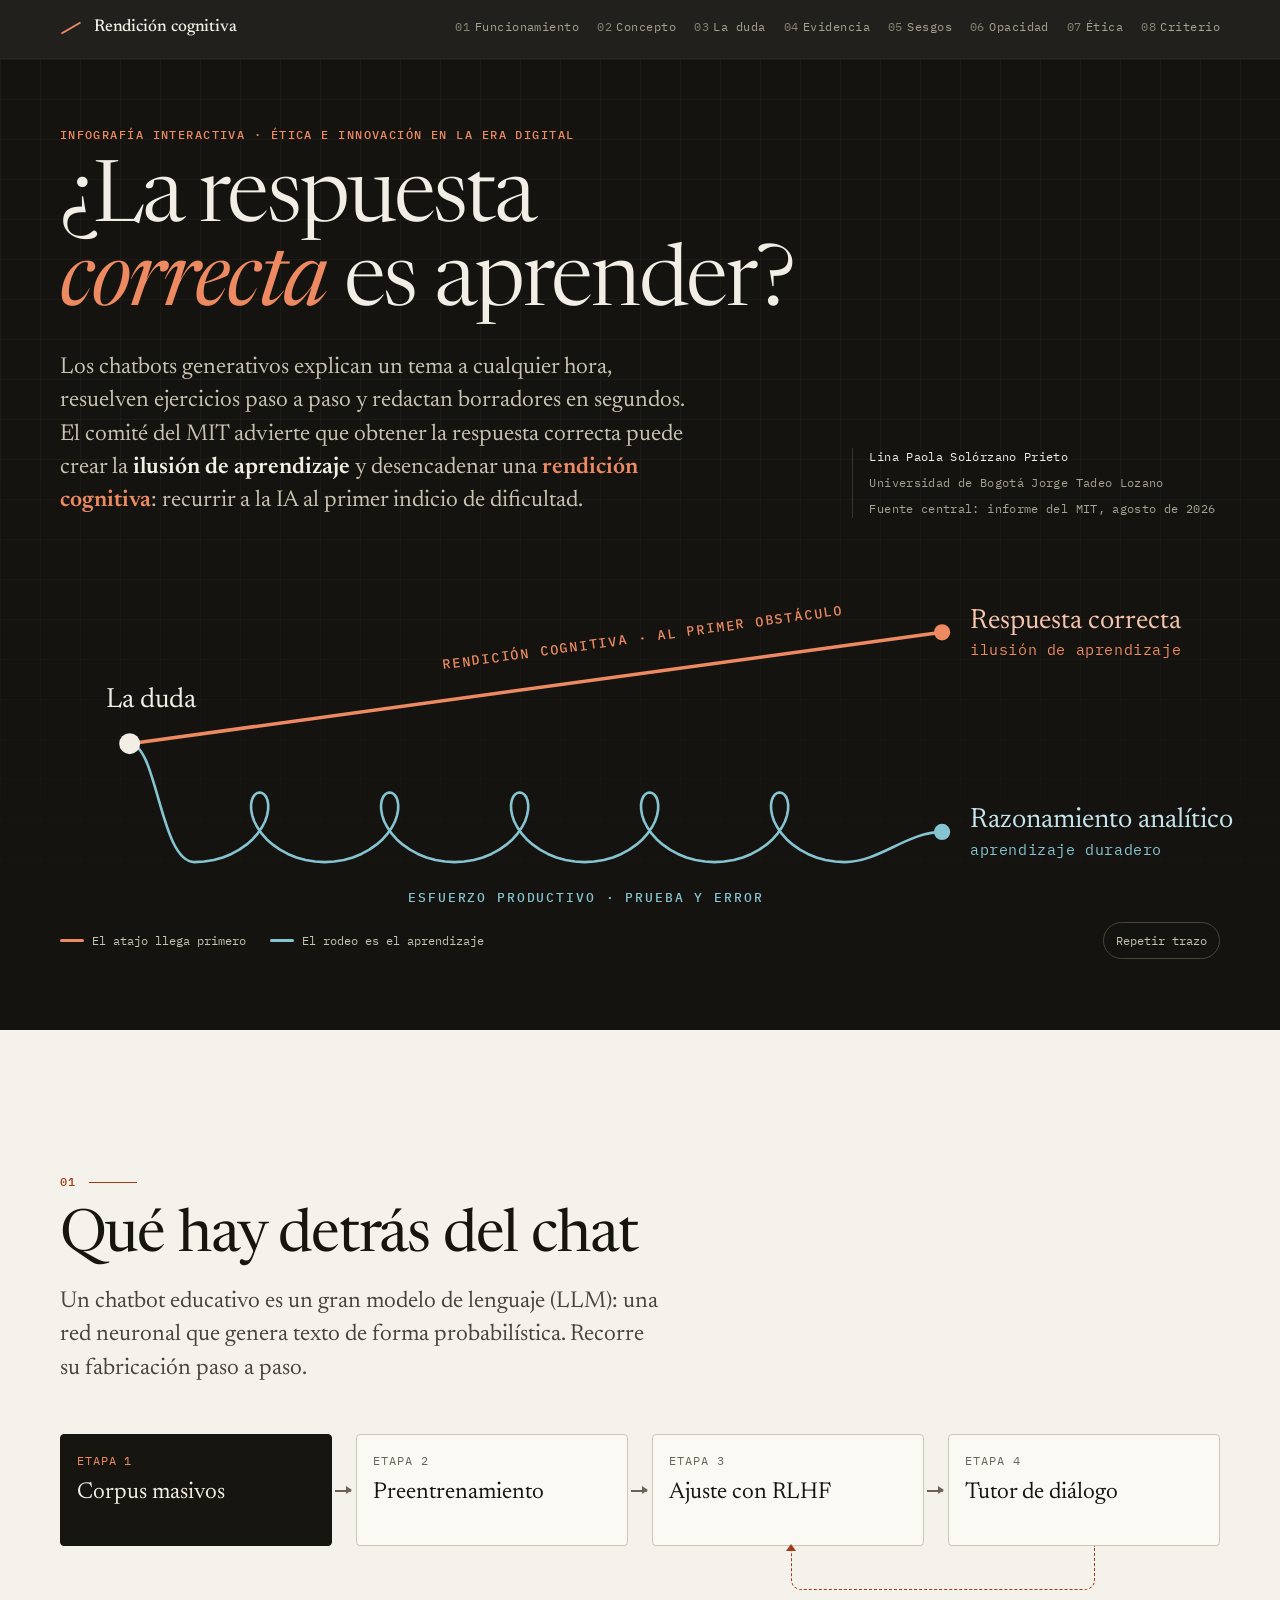
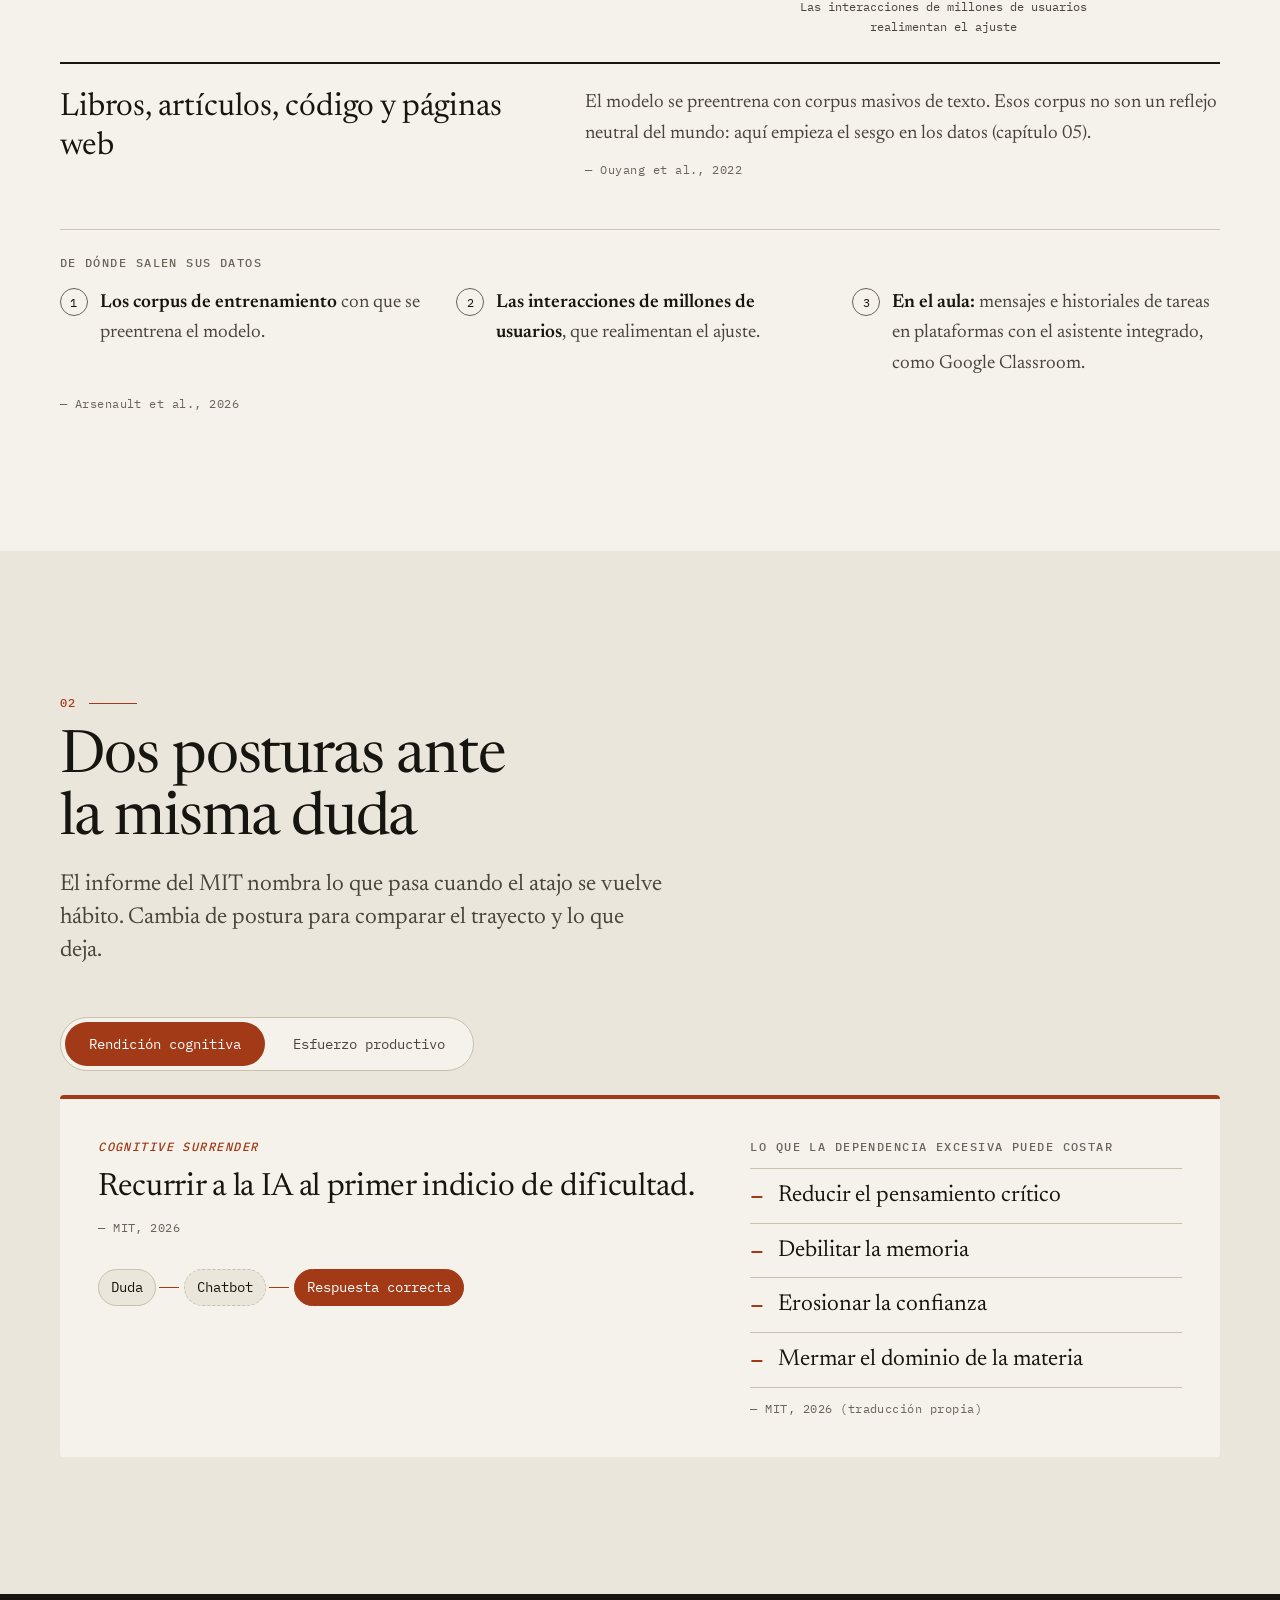
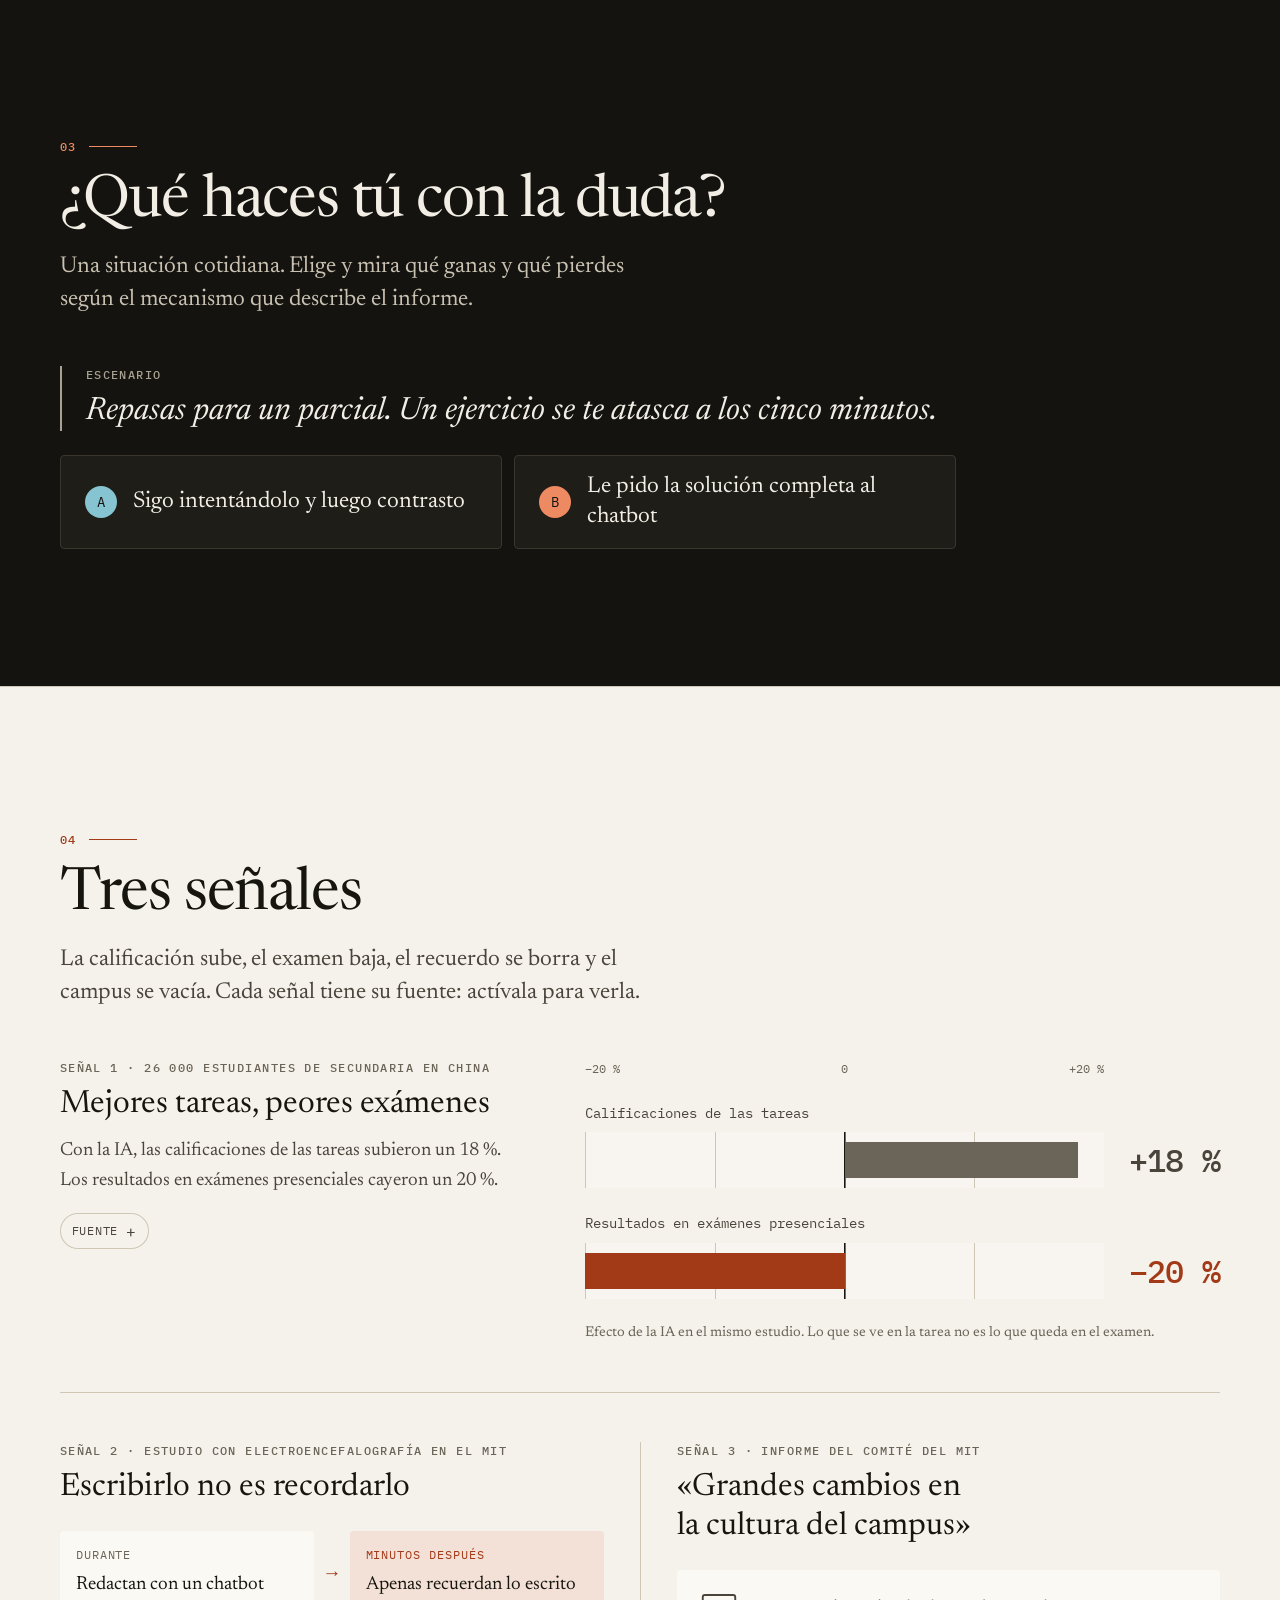
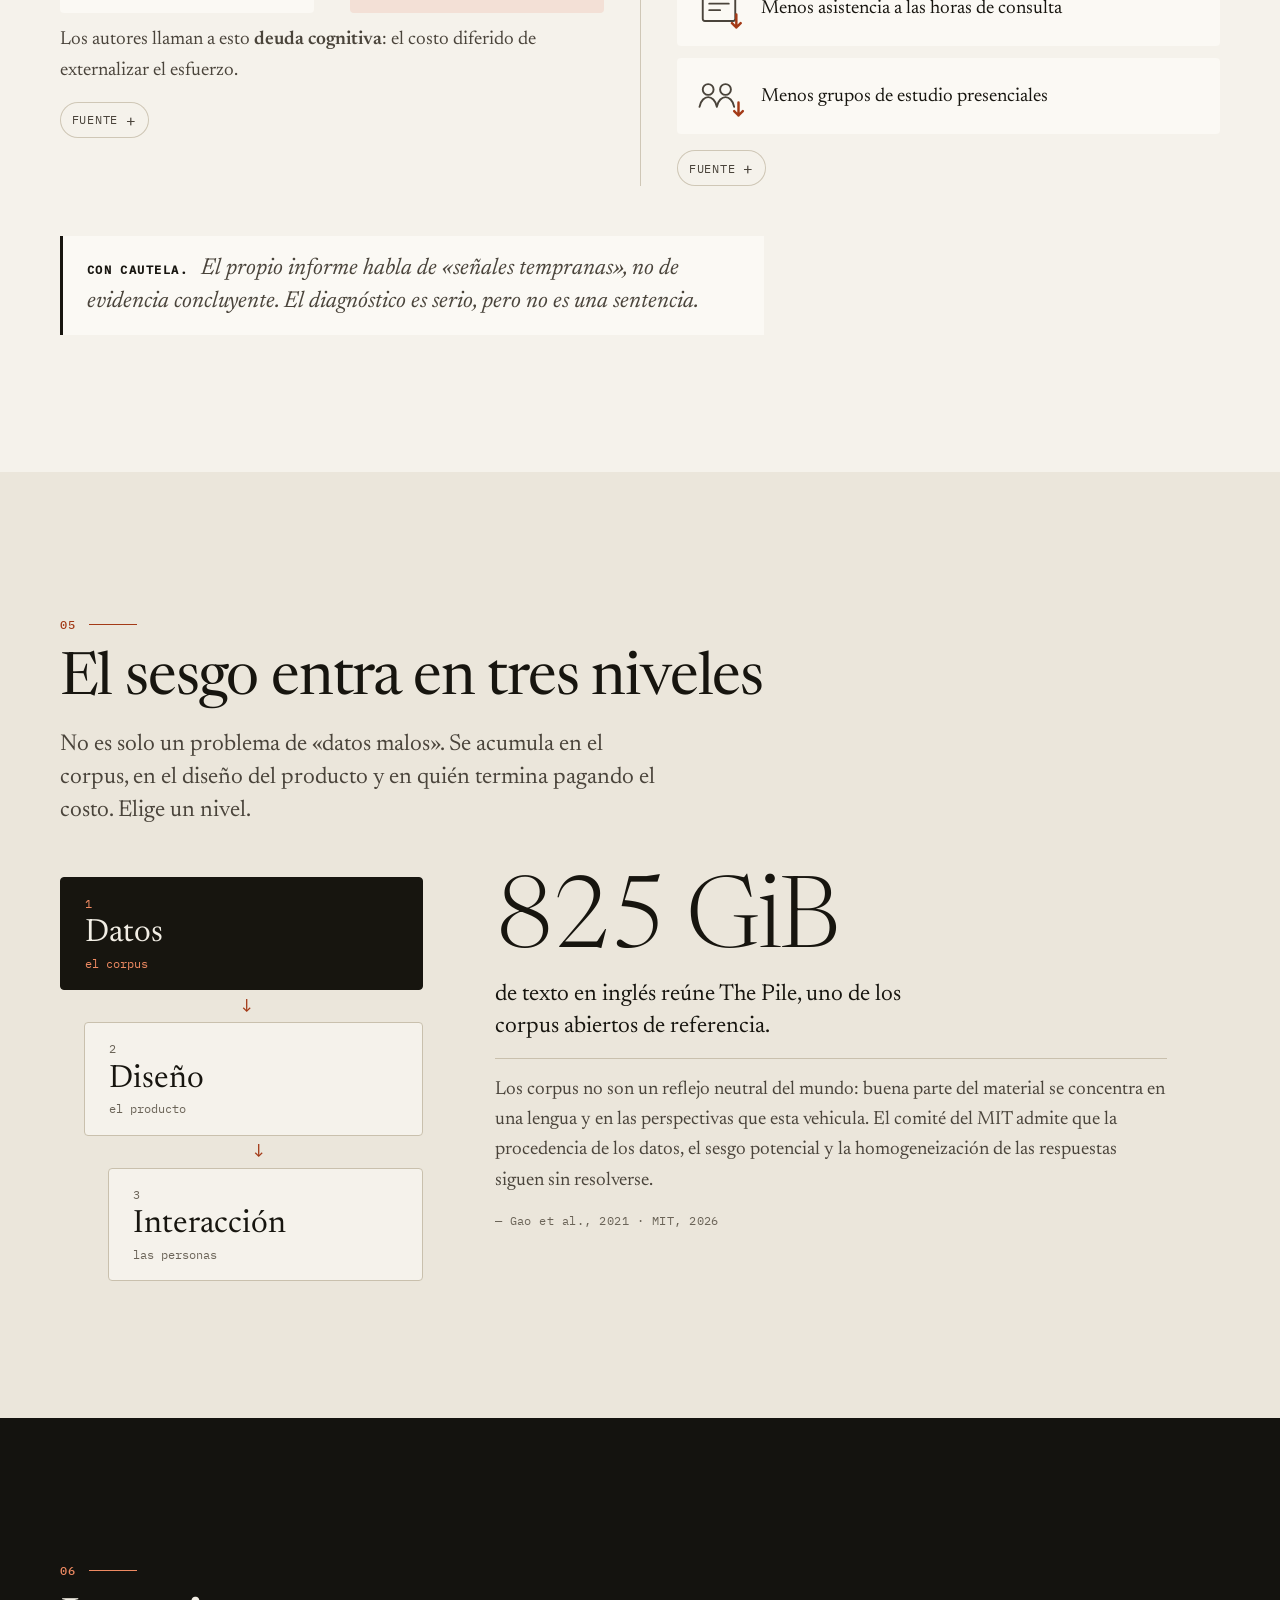
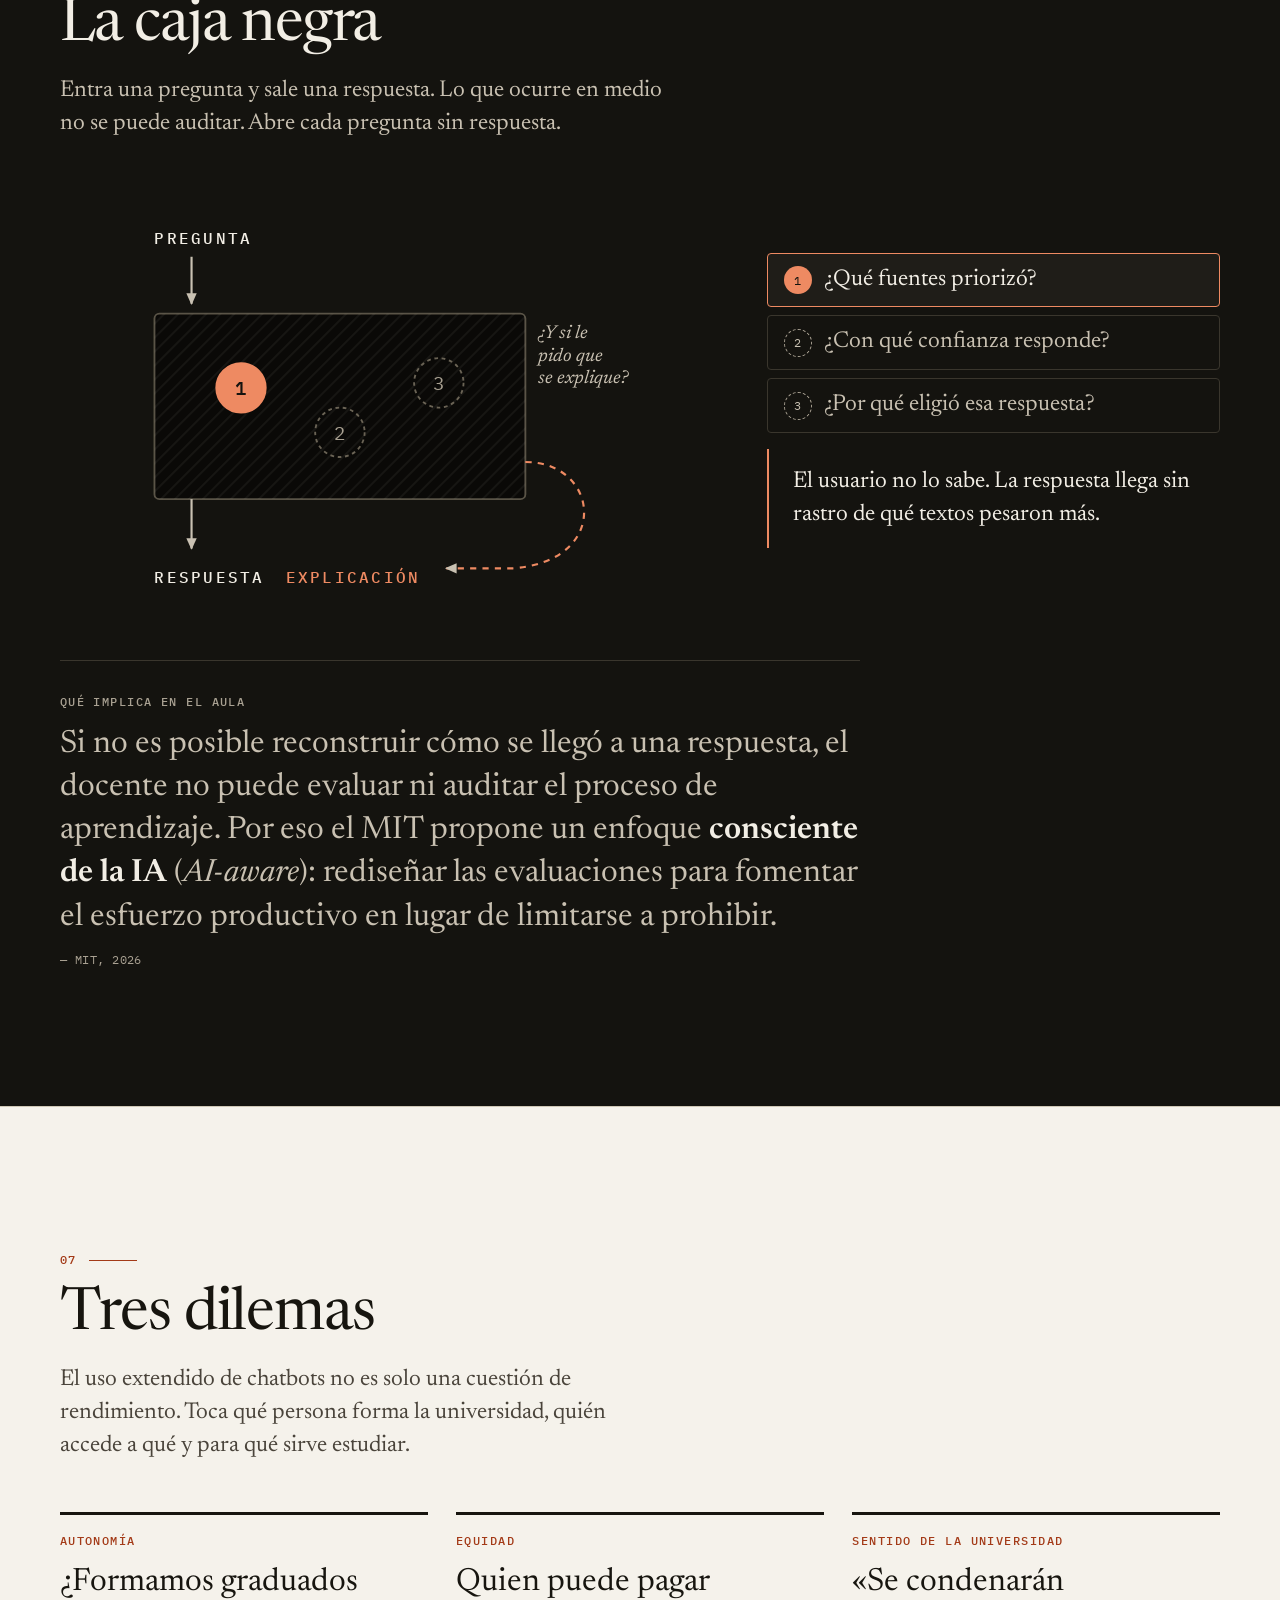
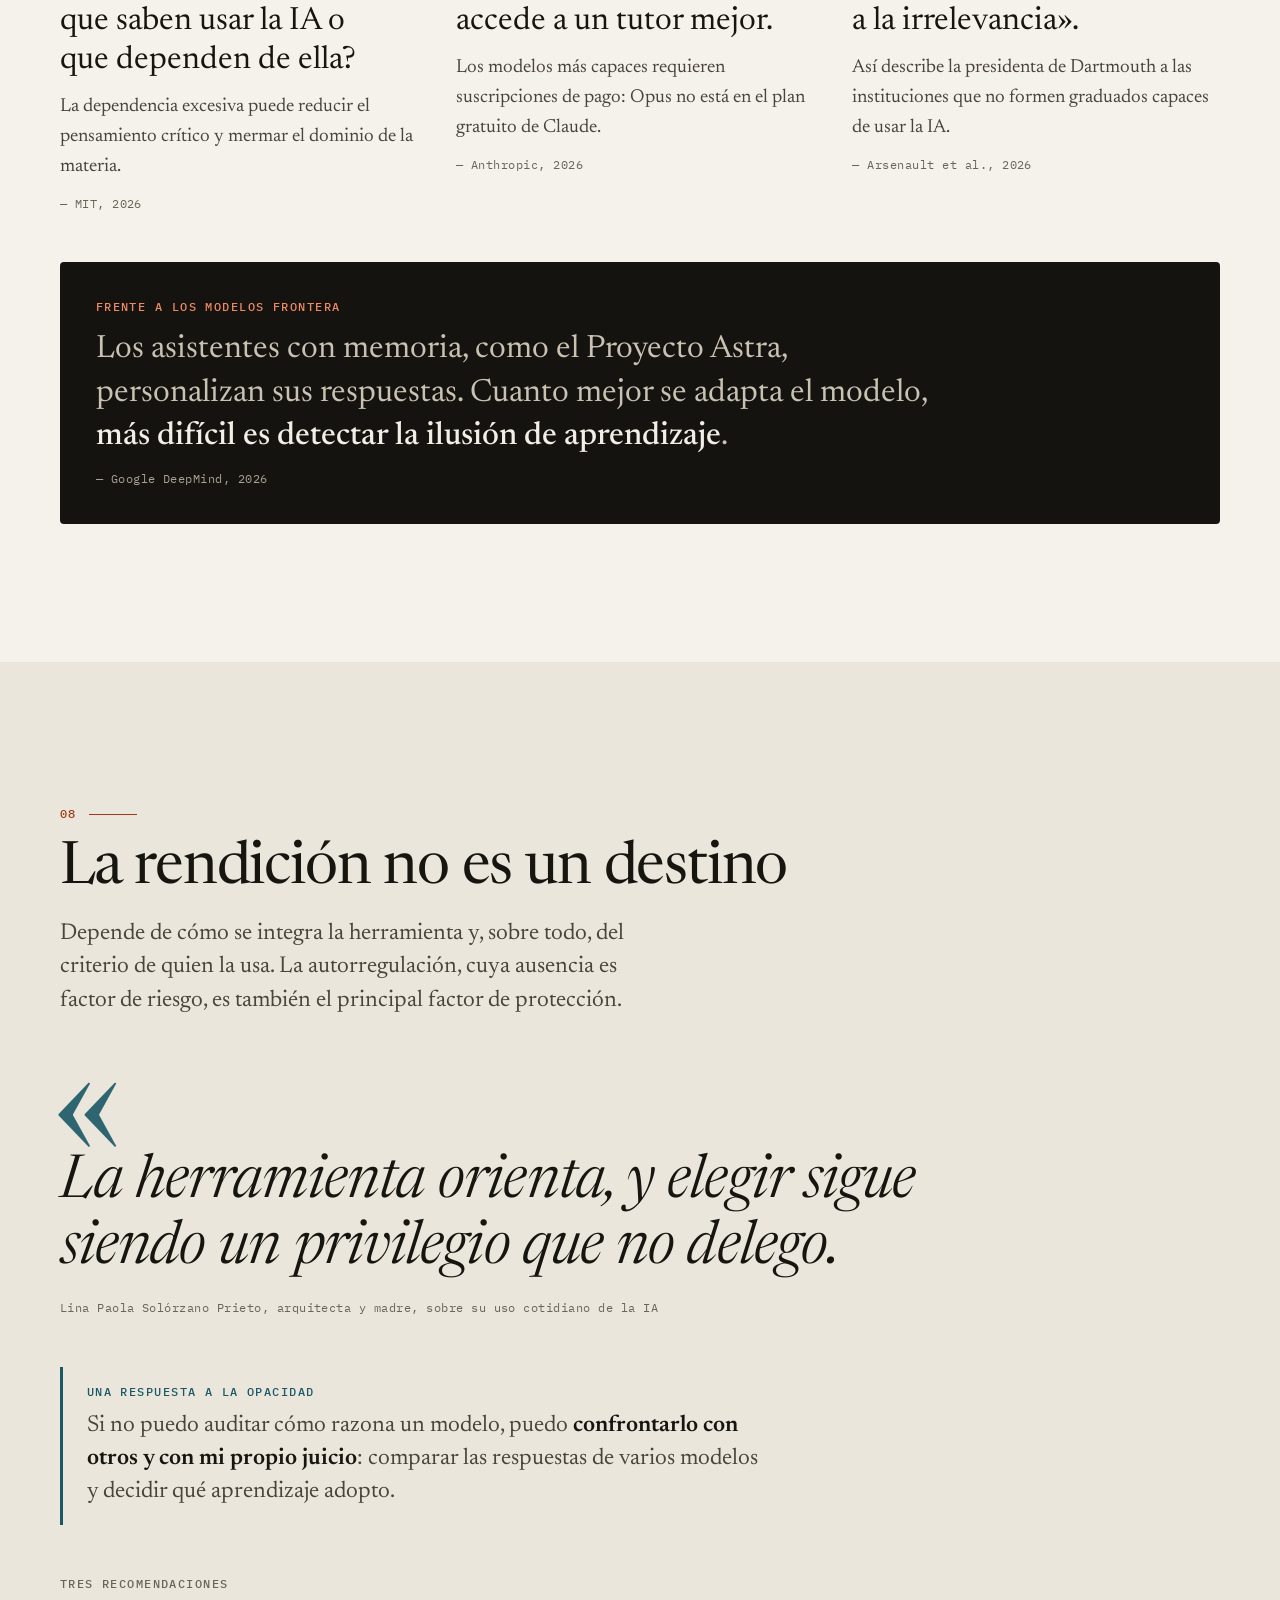
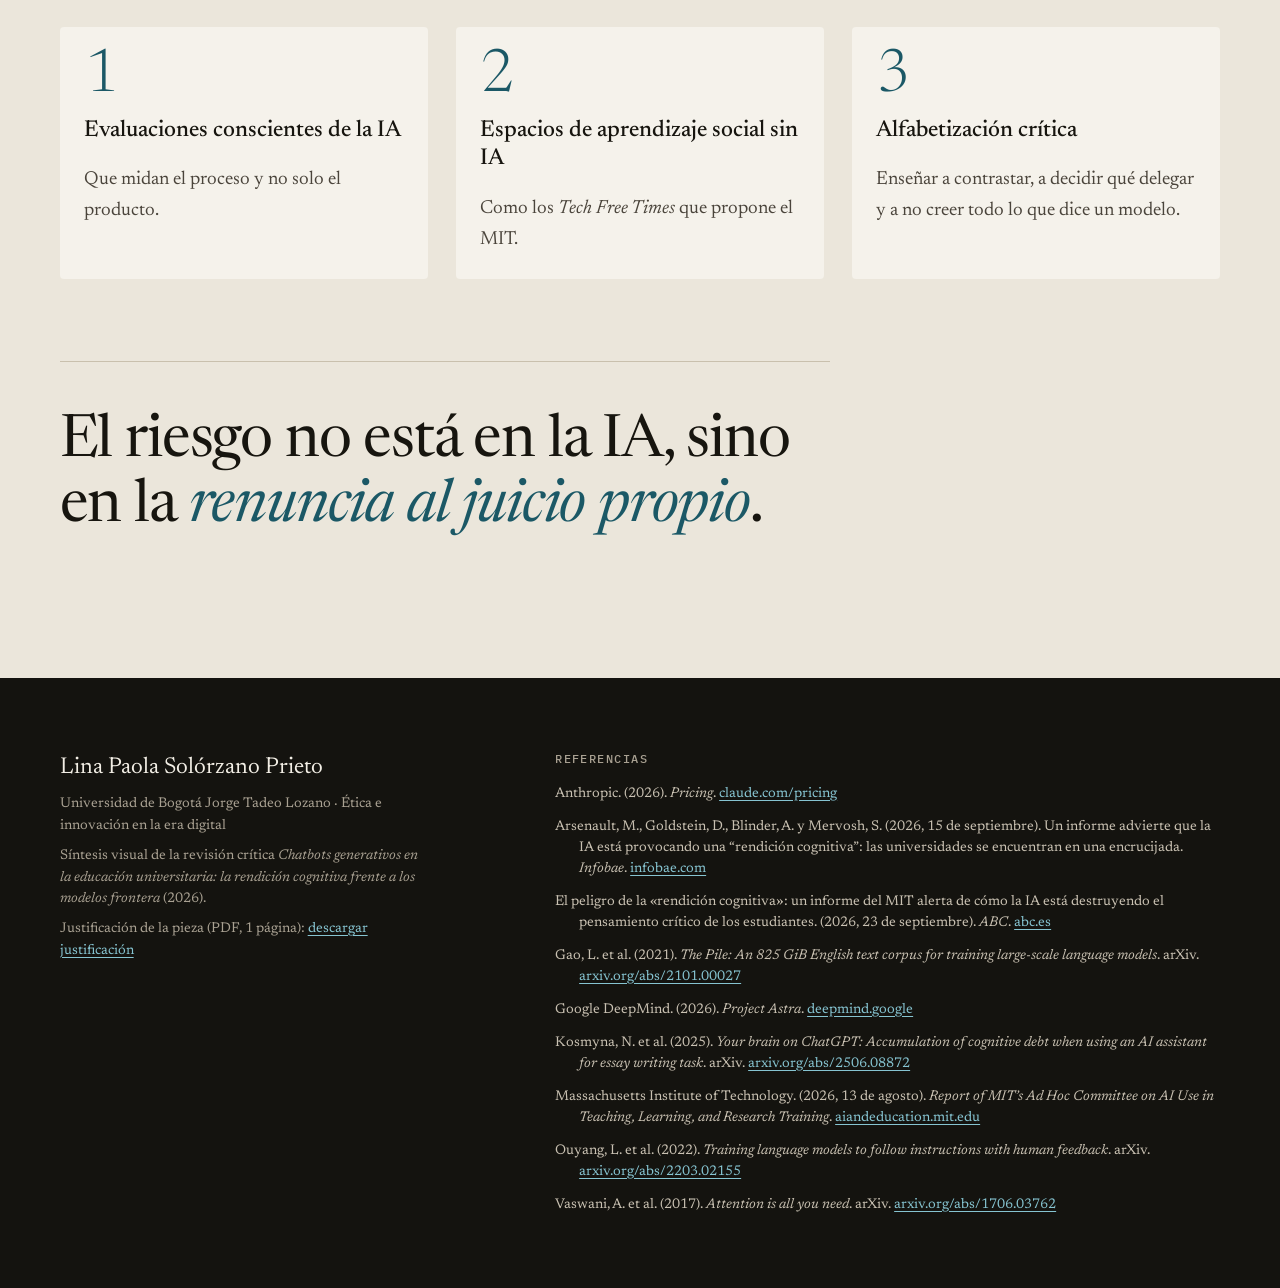
==== commit 032a248c: "Enlace a la justificación (release v1.0) en pie de página y README" ====
--- a/index.html
+++ b/index.html
@@ -544,6 +544,7 @@
       <p class="foot-brand">Lina Paola Solórzano Prieto</p>
       <p>Universidad de Bogotá Jorge Tadeo Lozano · Ética e innovación en la era digital</p>
       <p>Síntesis visual de la revisión crítica <i>Chatbots generativos en la educación universitaria: la rendición cognitiva frente a los modelos frontera</i> (2026).</p>
+      <p class="foot-justificacion">Justificación de la pieza (PDF, 1&nbsp;página): <a href="https://github.com/LinaPSP/infografia-rendicion-cognitiva/releases/download/v1.0/justificacion-de-la-infografia-interactiva.pdf" target="_blank" rel="noopener">descargar justificación</a></p>
     </div>
     <div class="foot-refs">
       <h2 class="eyebrow">Referencias</h2>
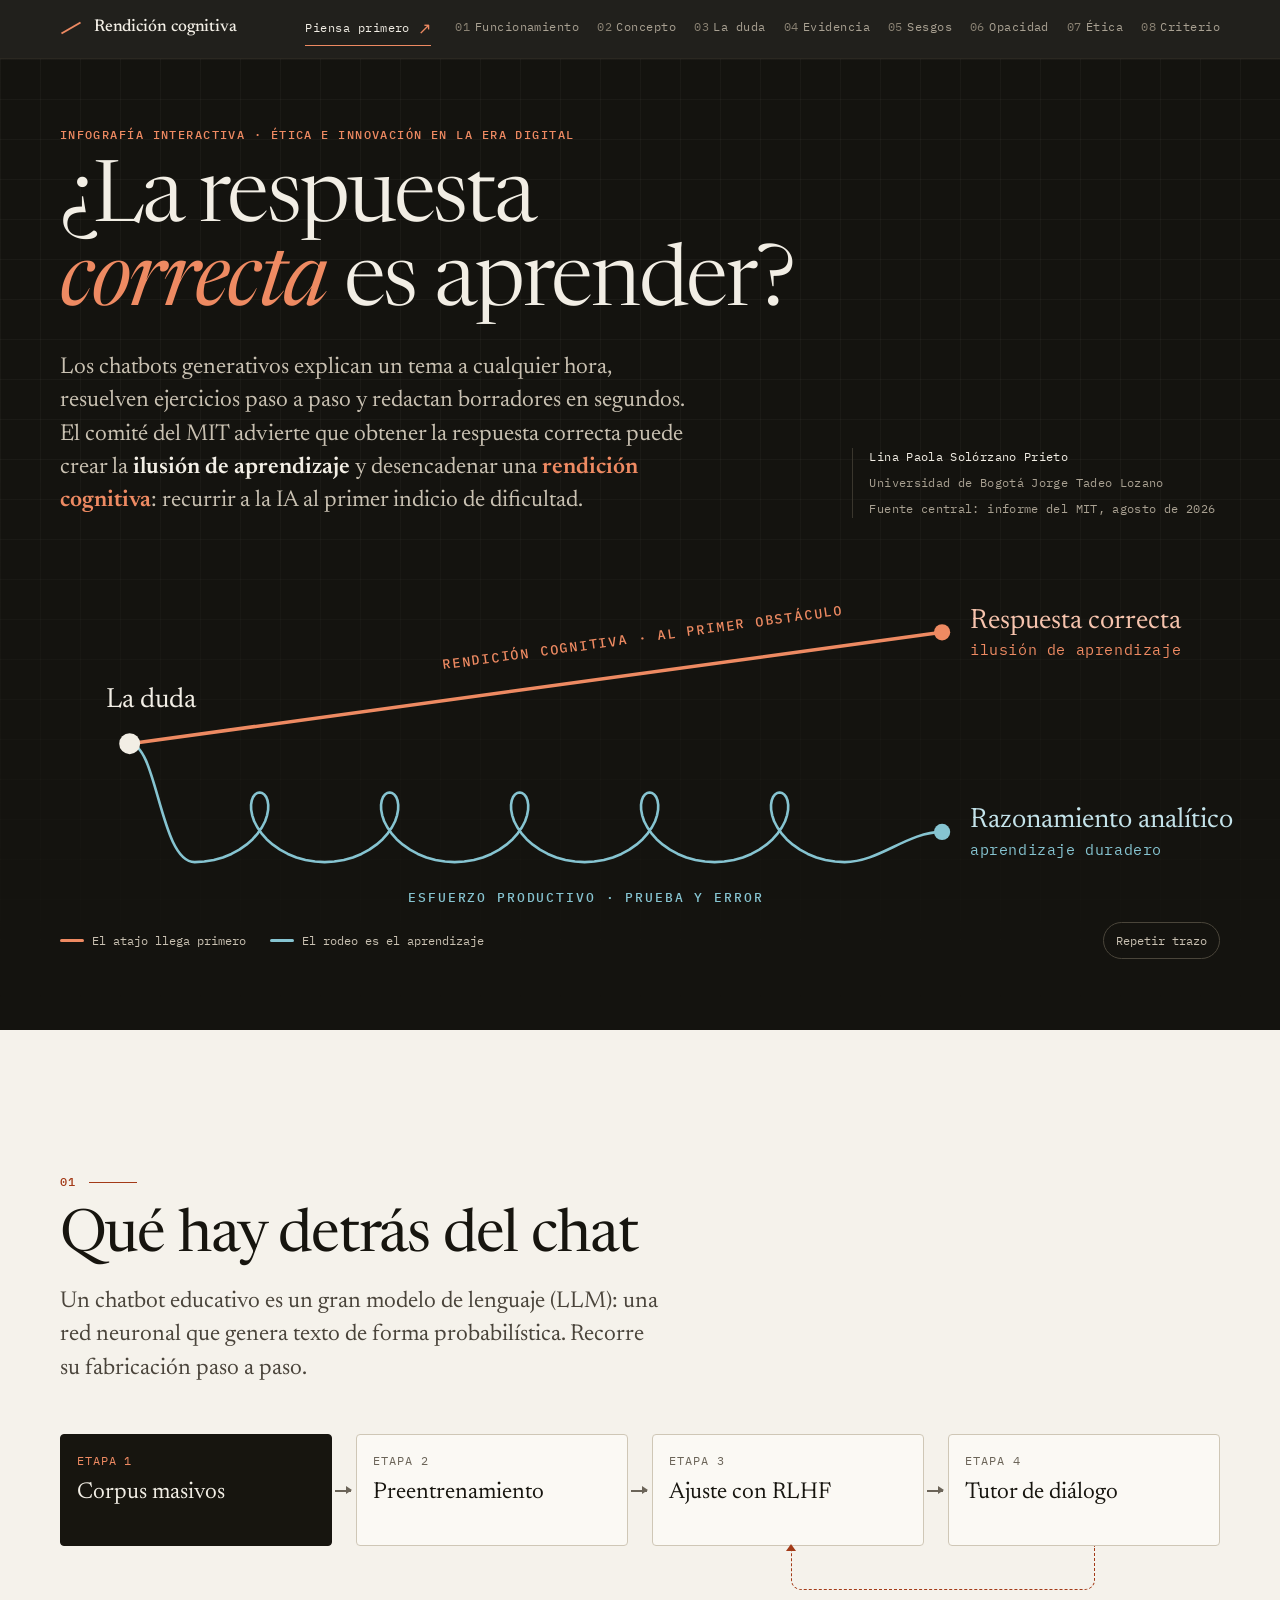
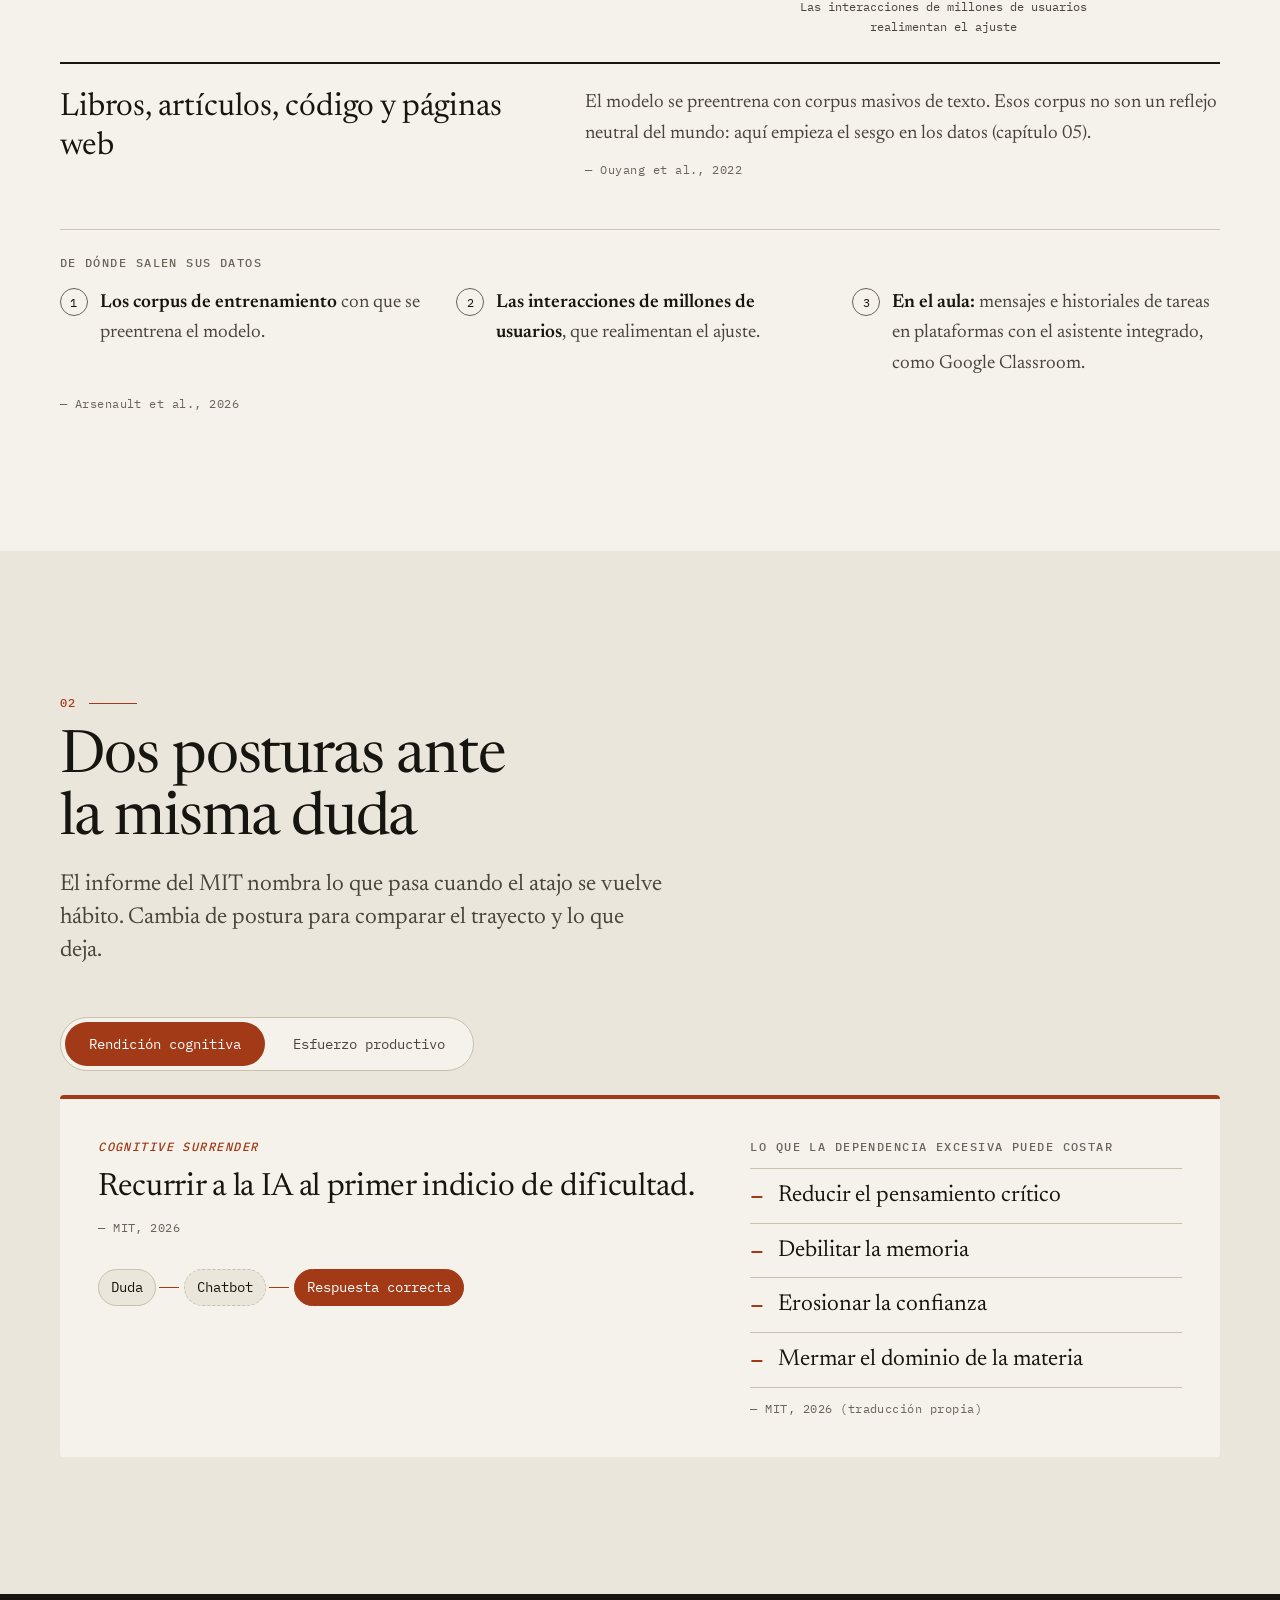
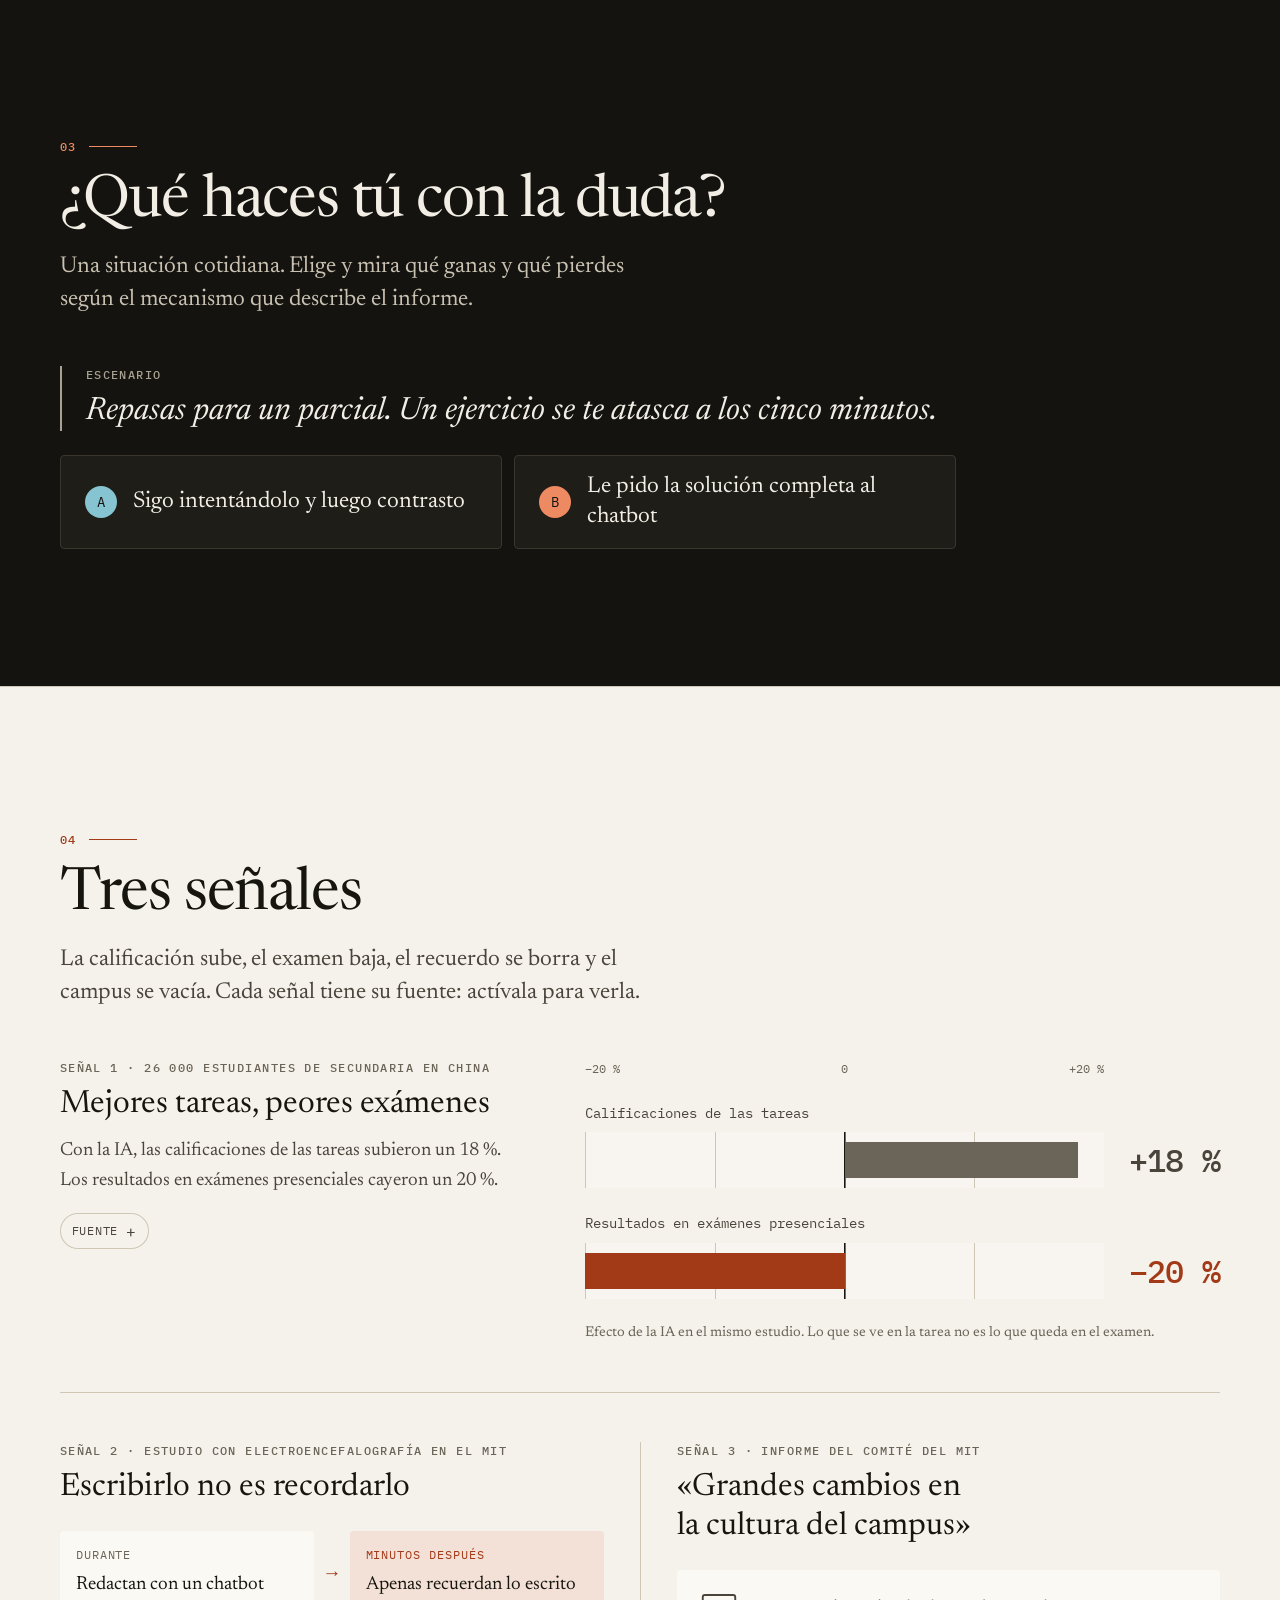
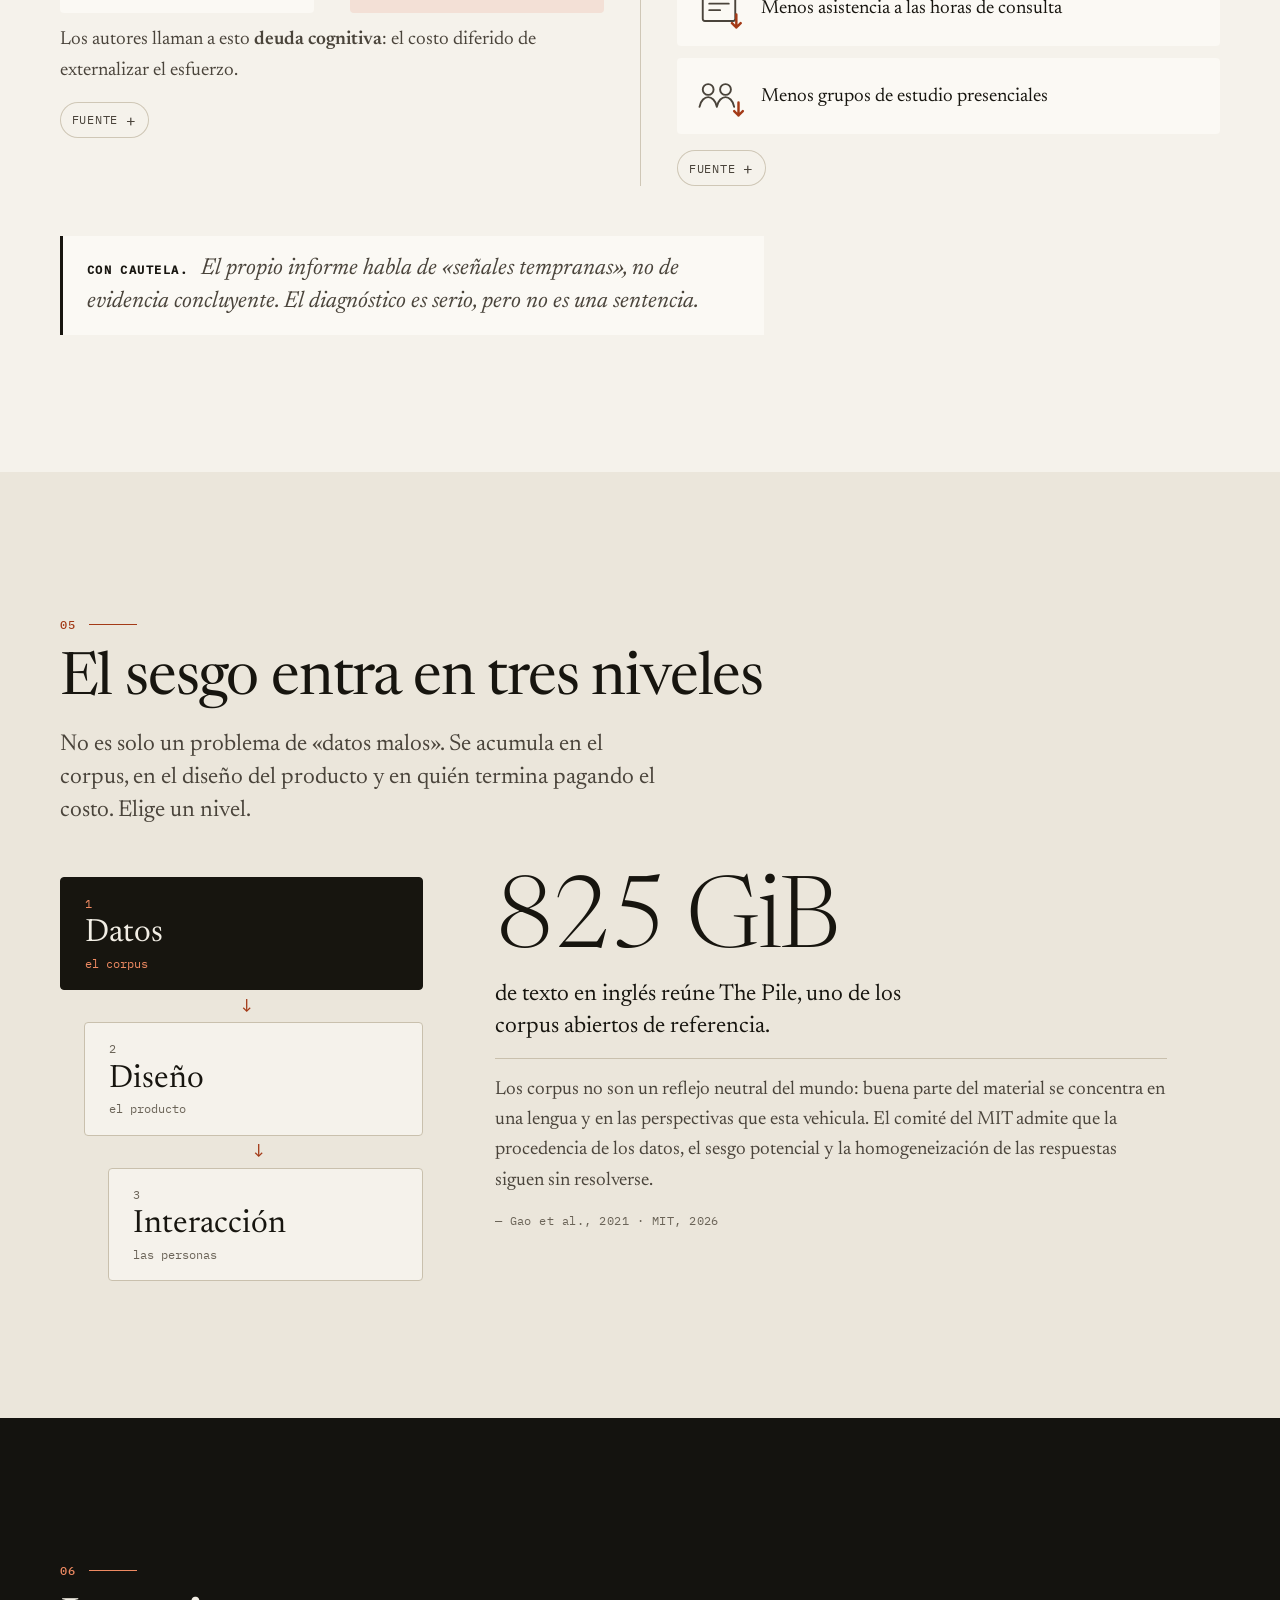
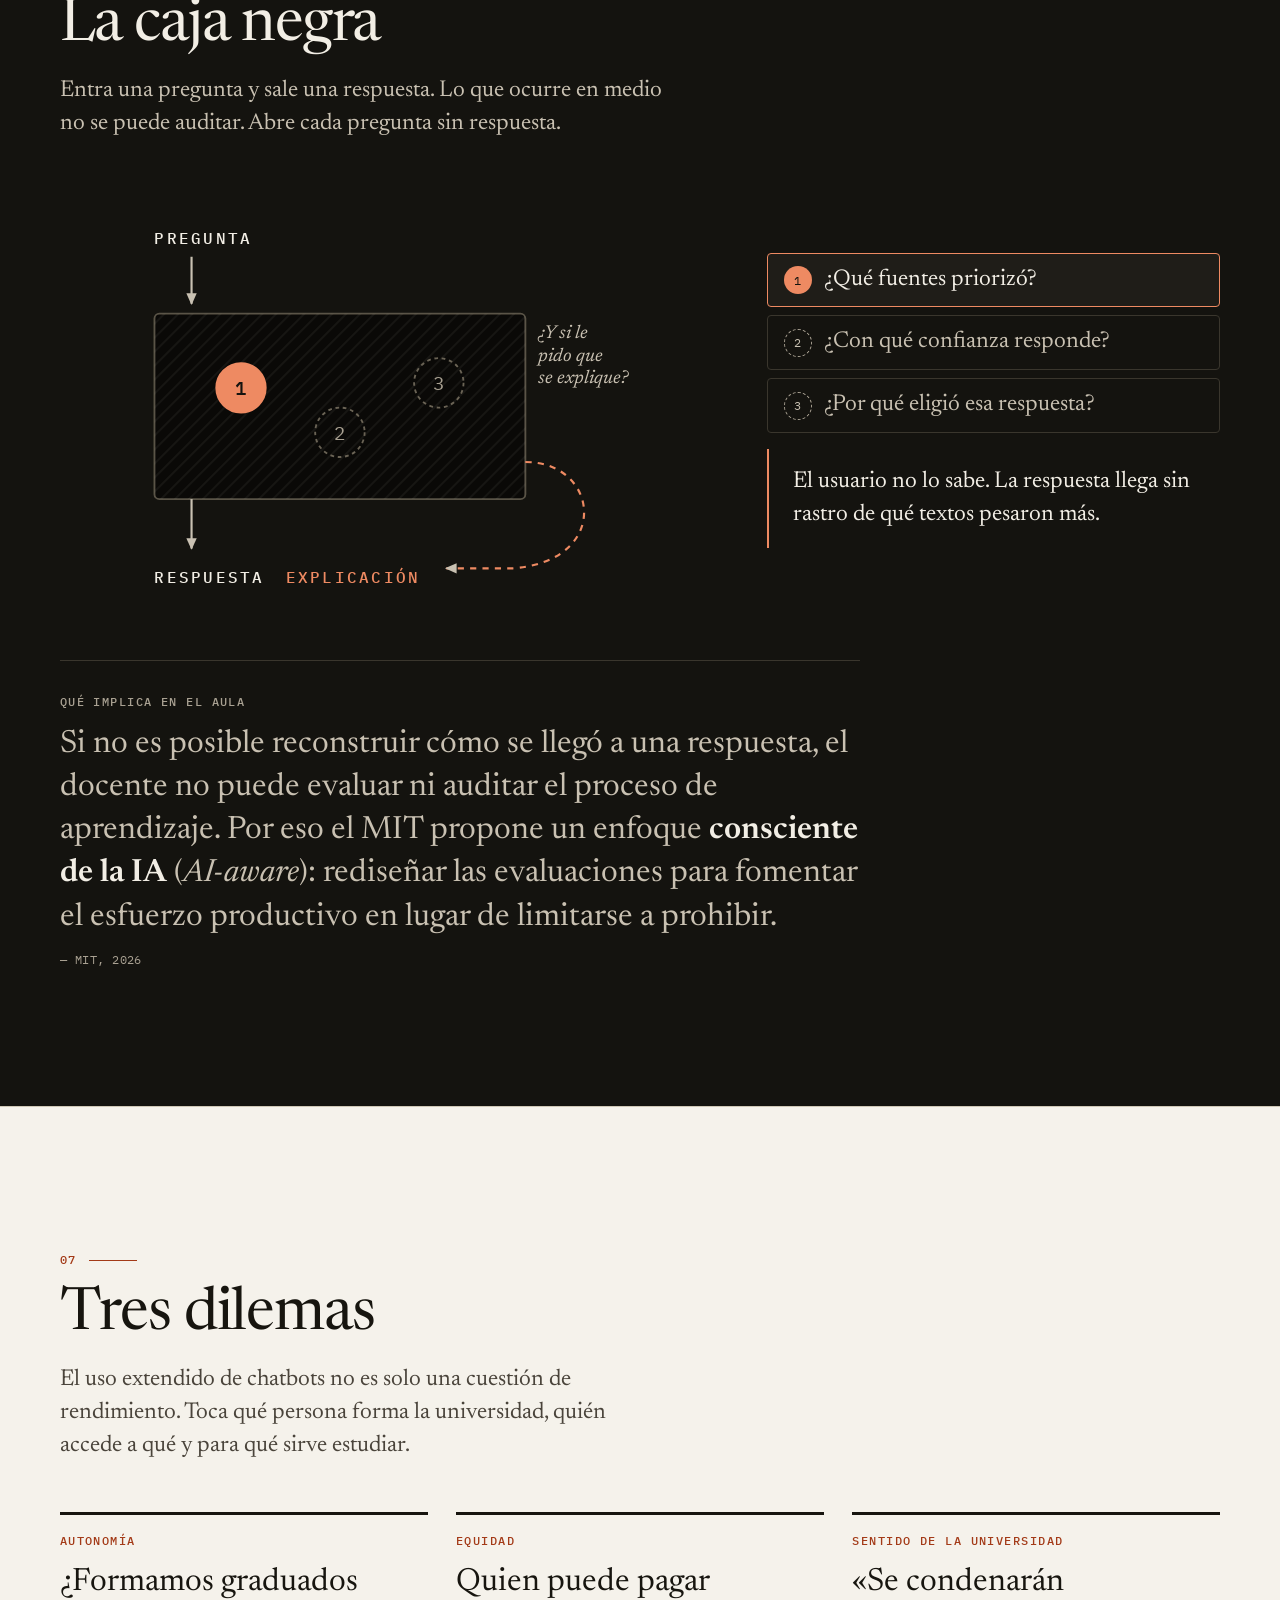
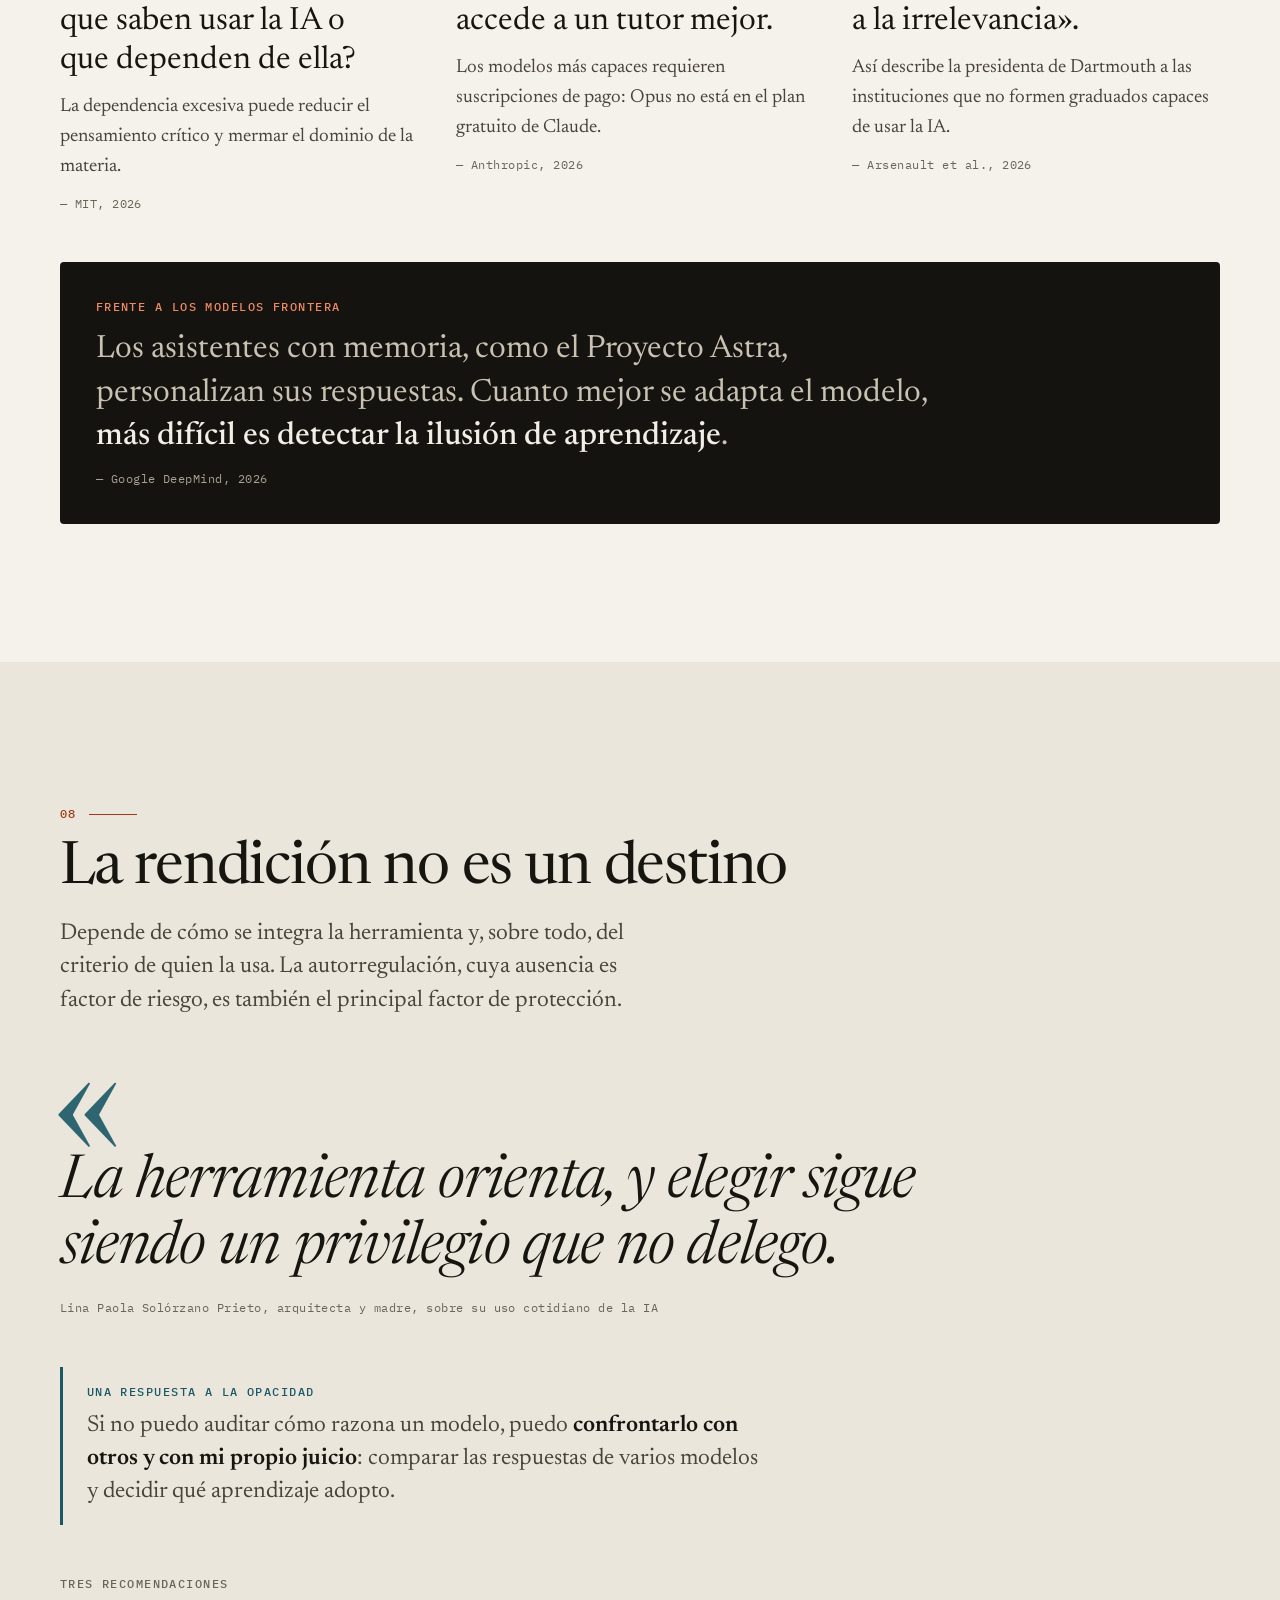
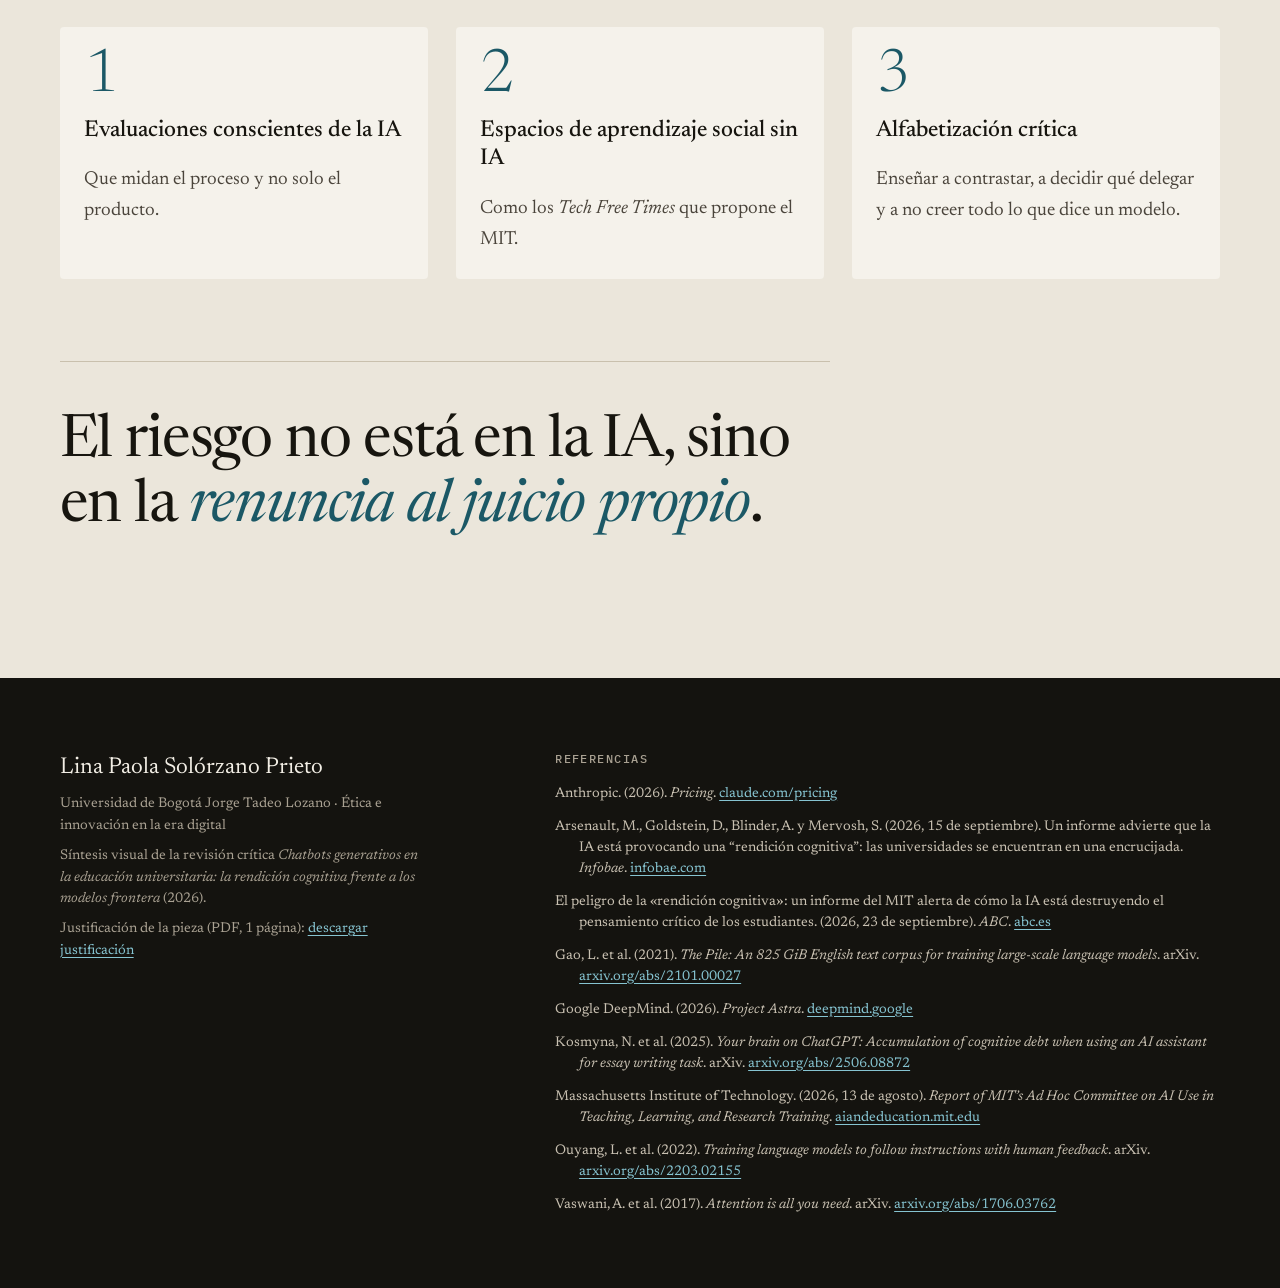
==== commit 52172afe: "Enlazar experiencia Piensa primero" ====
--- a/index.html
+++ b/index.html
@@ -22,6 +22,7 @@
   <div class="topbar-inner">
     <a class="brand" href="#top"><span class="brand-mark" aria-hidden="true"></span>Rendición cognitiva</a>
     <p class="now" aria-hidden="true"><span class="now-n" id="now-n">00</span> <span class="now-t" id="now-t">Inicio</span></p>
+    <a class="companion-top" href="piensa-primero.html">Piensa primero <span aria-hidden="true">↗</span></a>
     <nav class="nav" aria-label="Capítulos">
       <ol>
         <li><a href="#funcionamiento"><span>01</span>Funcionamiento</a></li>
--- a/styles.css
+++ b/styles.css
@@ -290,6 +290,23 @@
   white-space: nowrap;
 }
 .now-n { color: var(--rust-night); margin-right: var(--sp-1); }
+.companion-top {
+  display: inline-flex;
+  align-items: center;
+  gap: var(--sp-2);
+  margin-left: auto;
+  padding: var(--sp-2) 0;
+  color: var(--chalk);
+  font-family: var(--mono);
+  font-size: var(--fs-xs);
+  letter-spacing: 0.04em;
+  text-decoration: none;
+  white-space: nowrap;
+  border-bottom: 1px solid var(--rust-night);
+  transition: color 0.2s, border-color 0.2s, transform 0.2s;
+}
+.companion-top span { color: var(--rust-night); font-size: 1rem; line-height: 1; }
+.companion-top:hover { color: var(--rust-night); transform: translateY(-1px); }
 .nav { display: none; }
 .nav ol { display: flex; gap: clamp(0.75rem, 1.4vw, 1.5rem); }
 .nav a {
@@ -324,6 +341,16 @@
 @media (min-width: 1120px) {
   .nav { display: block; }
   .now { display: none; }
+}
+
+@media (min-width: 720px) and (max-width: 1119px) {
+  .now { display: none; }
+}
+
+@media (max-width: 430px) {
+  .topbar-inner { gap: var(--sp-3); }
+  .brand { font-size: 0.95rem; }
+  .companion-top { font-size: 0.6875rem; }
 }
 
 /* 6. Hero ---------------------------------------------------------------- */
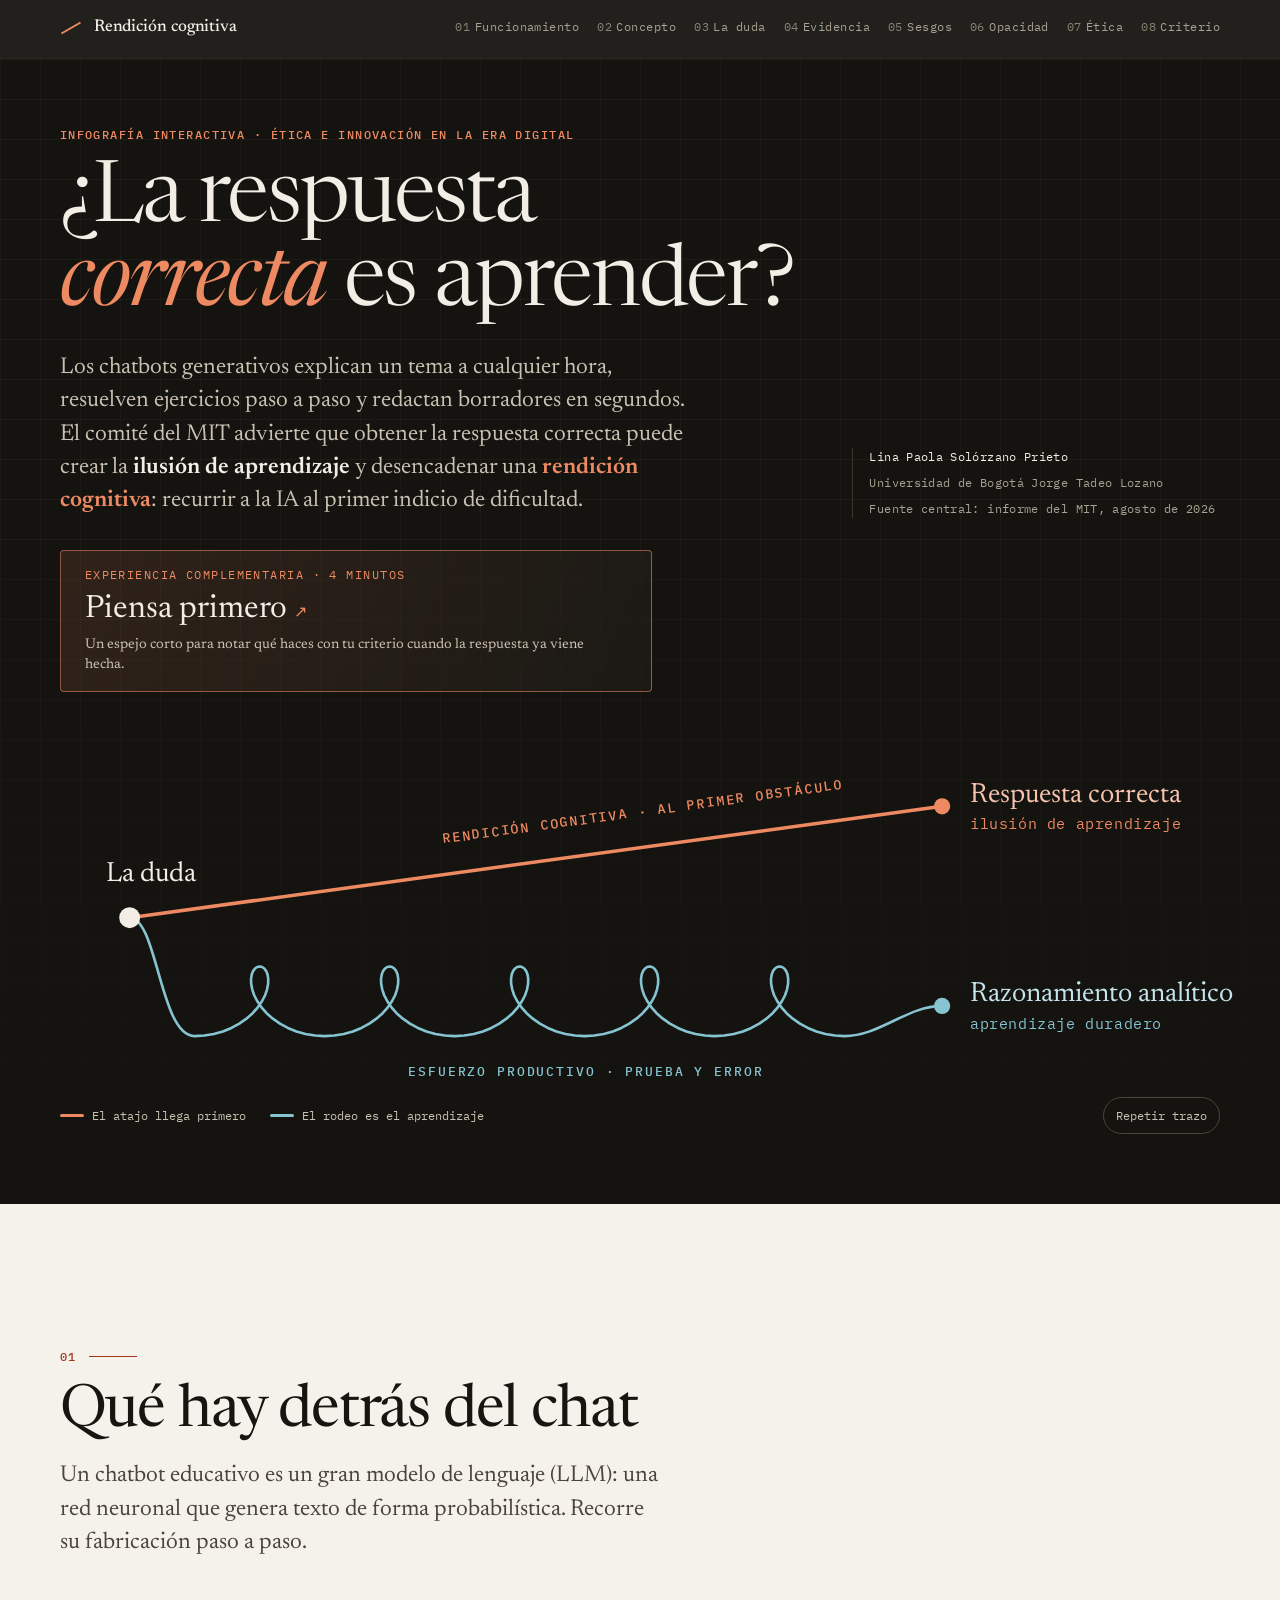
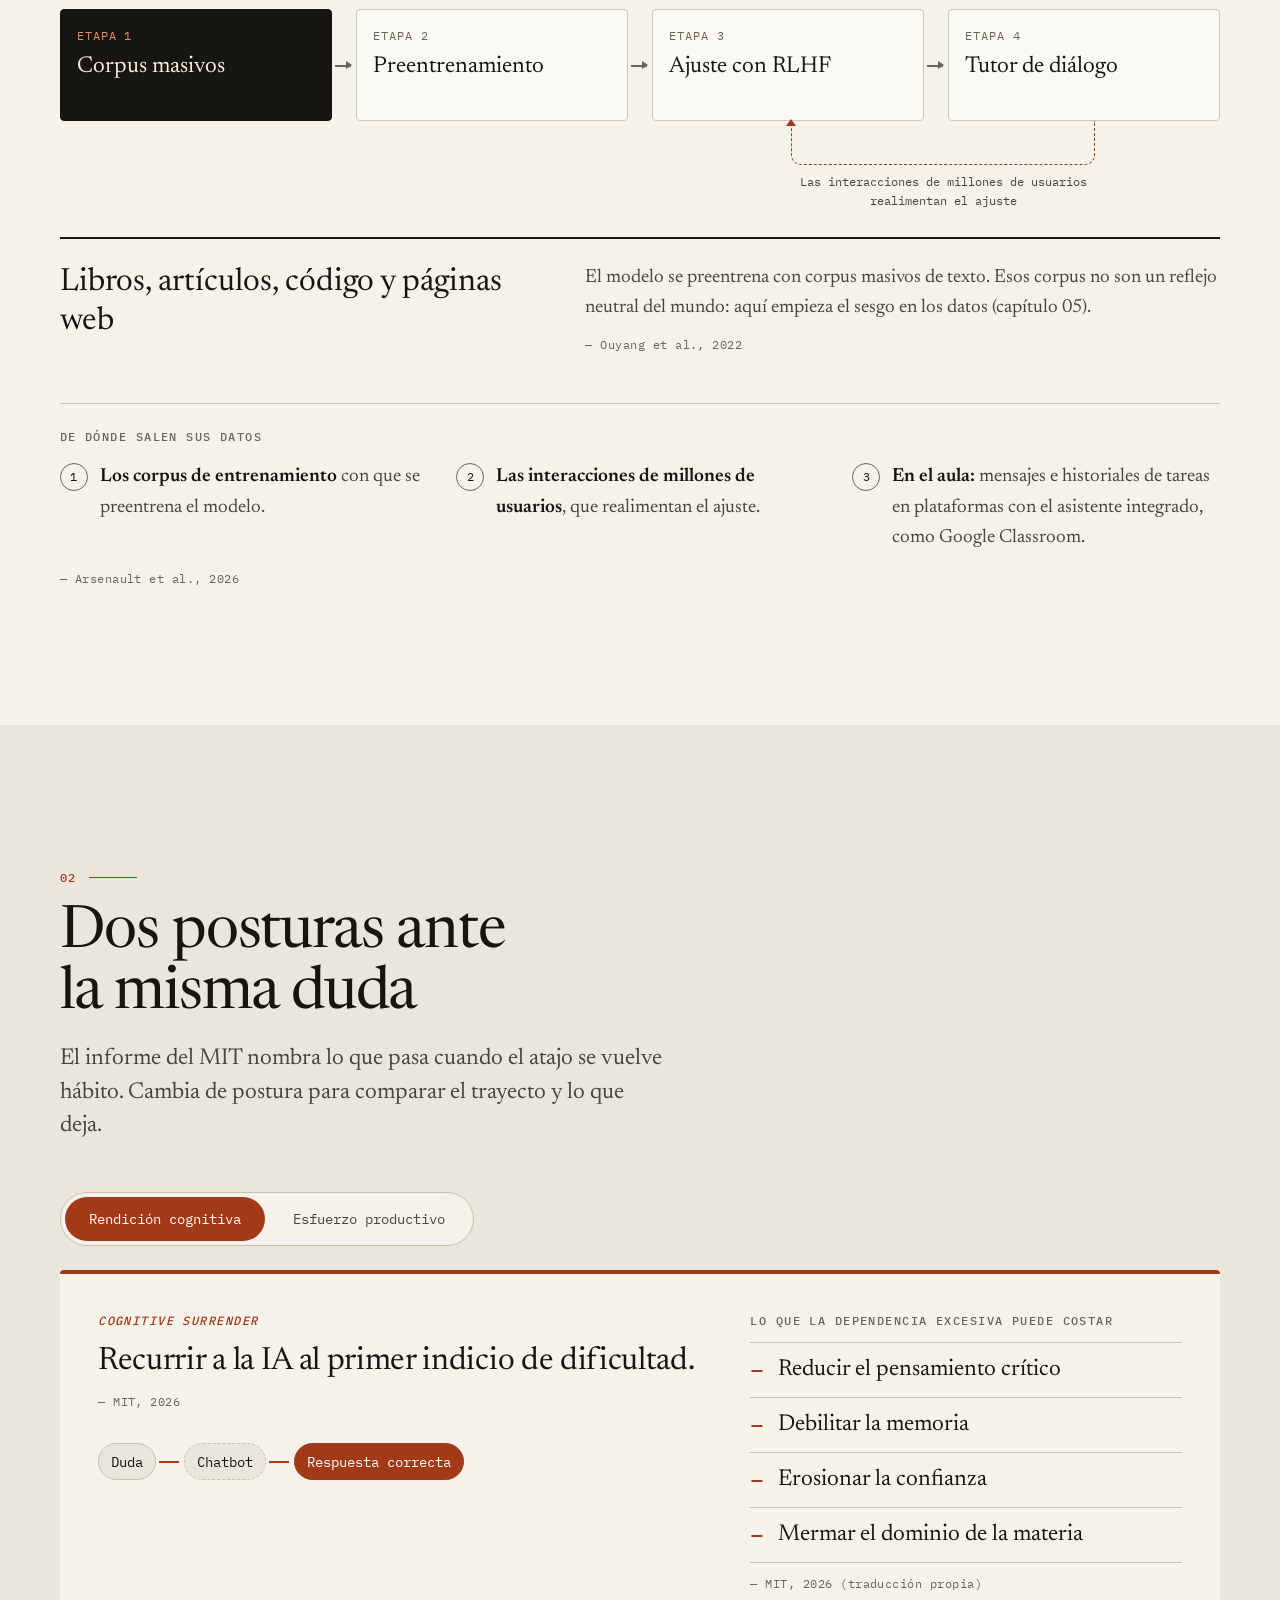
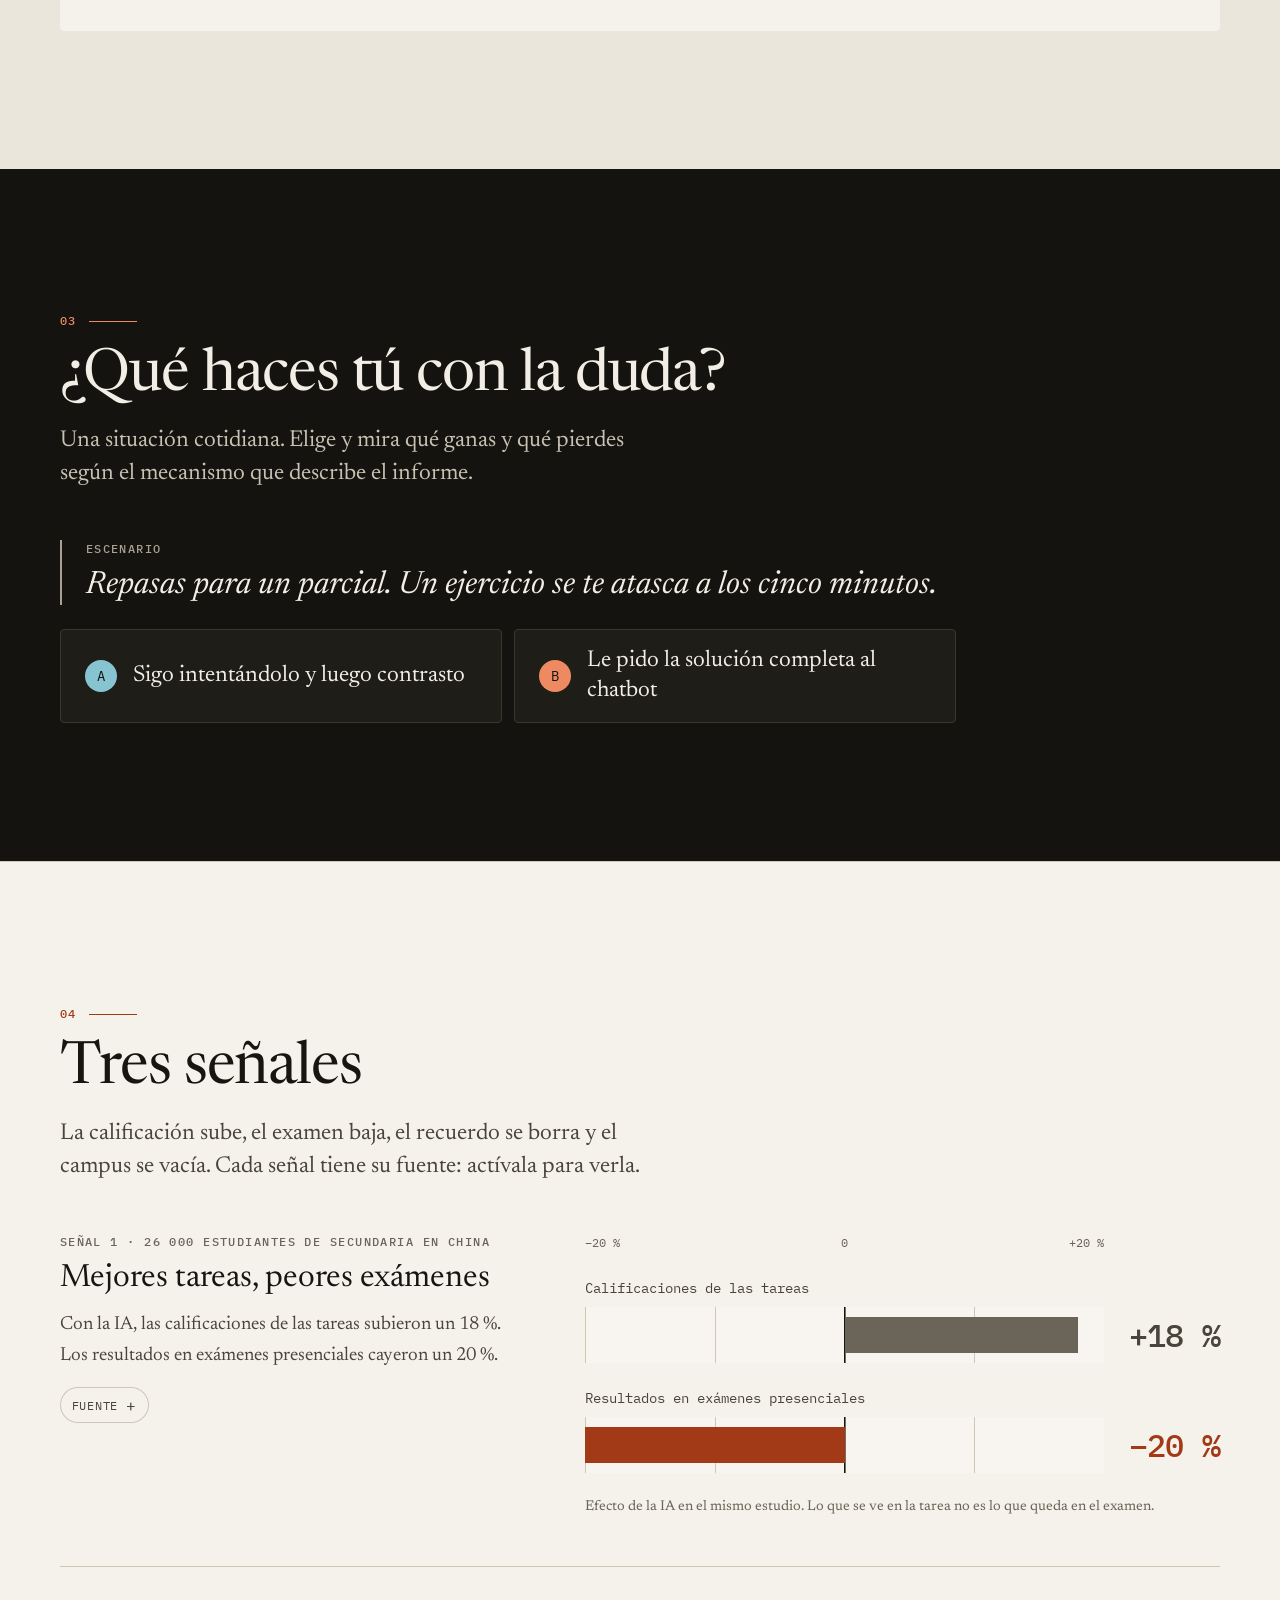
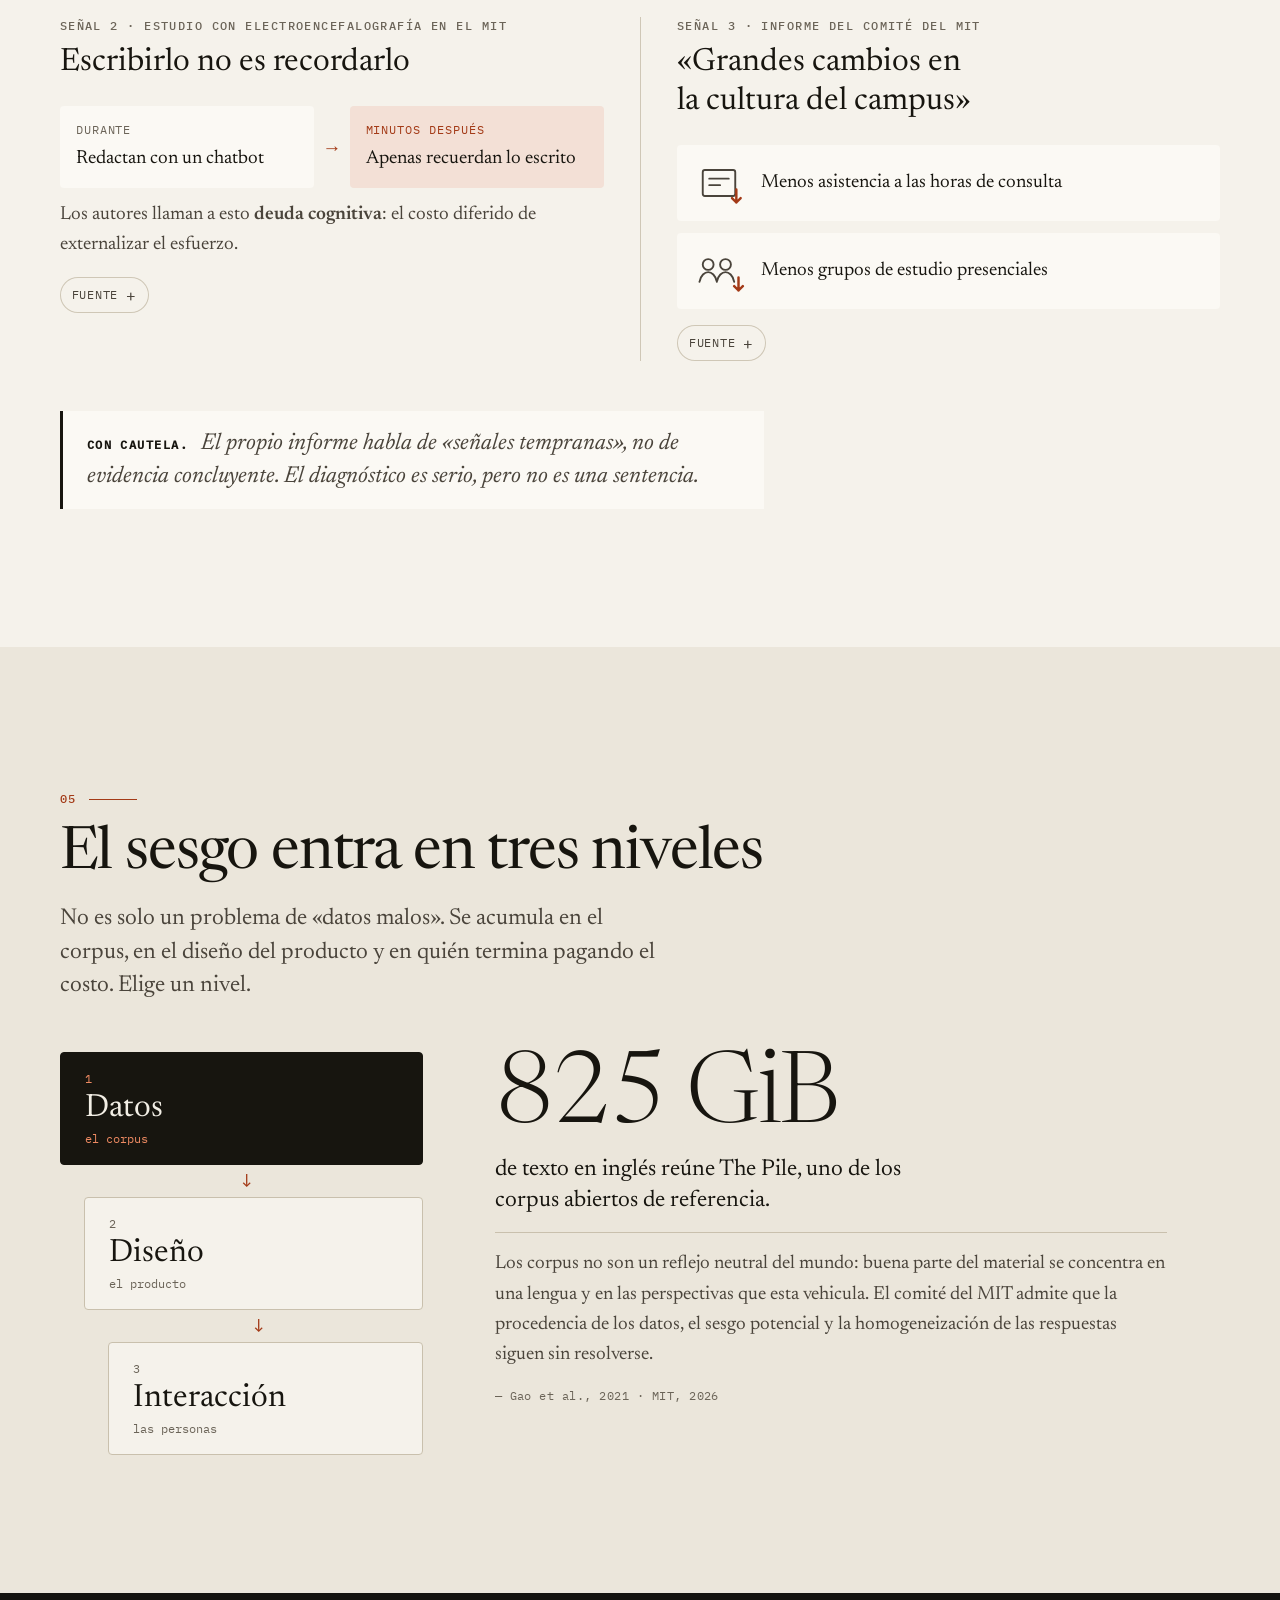
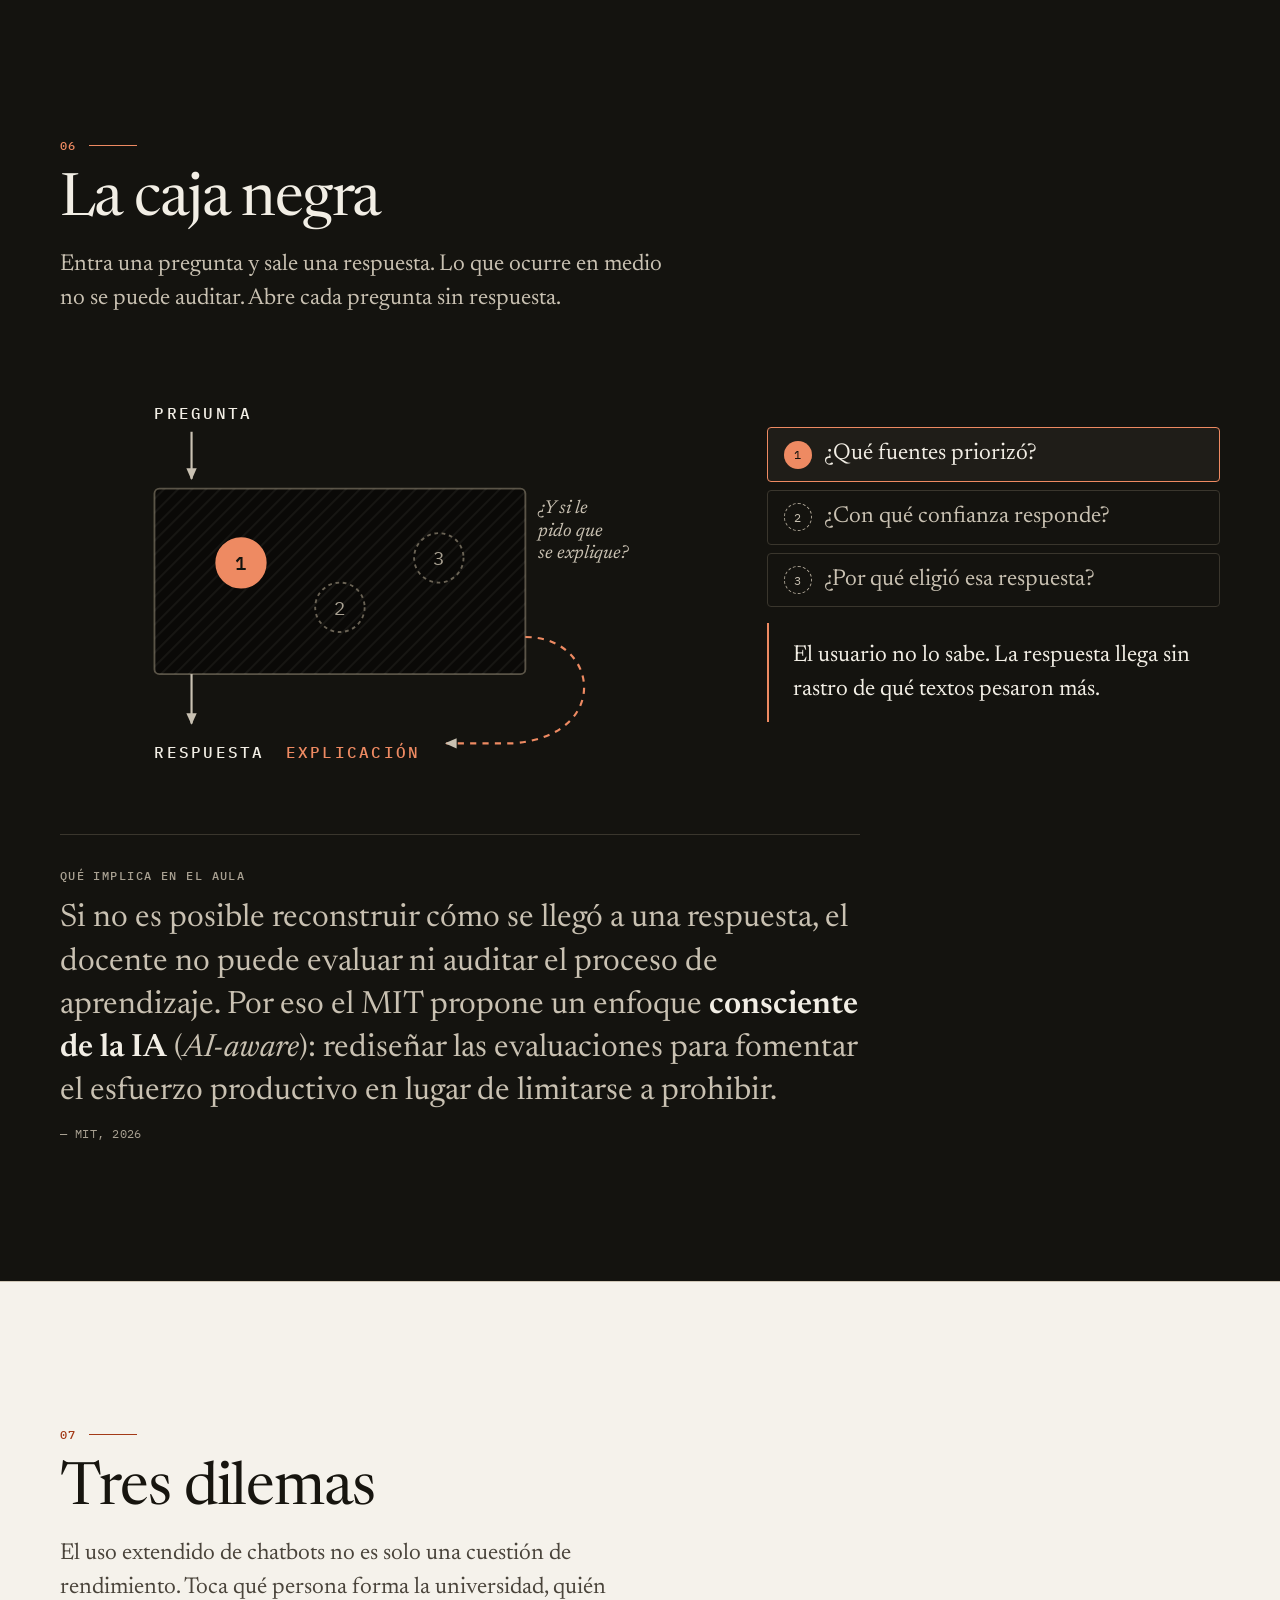
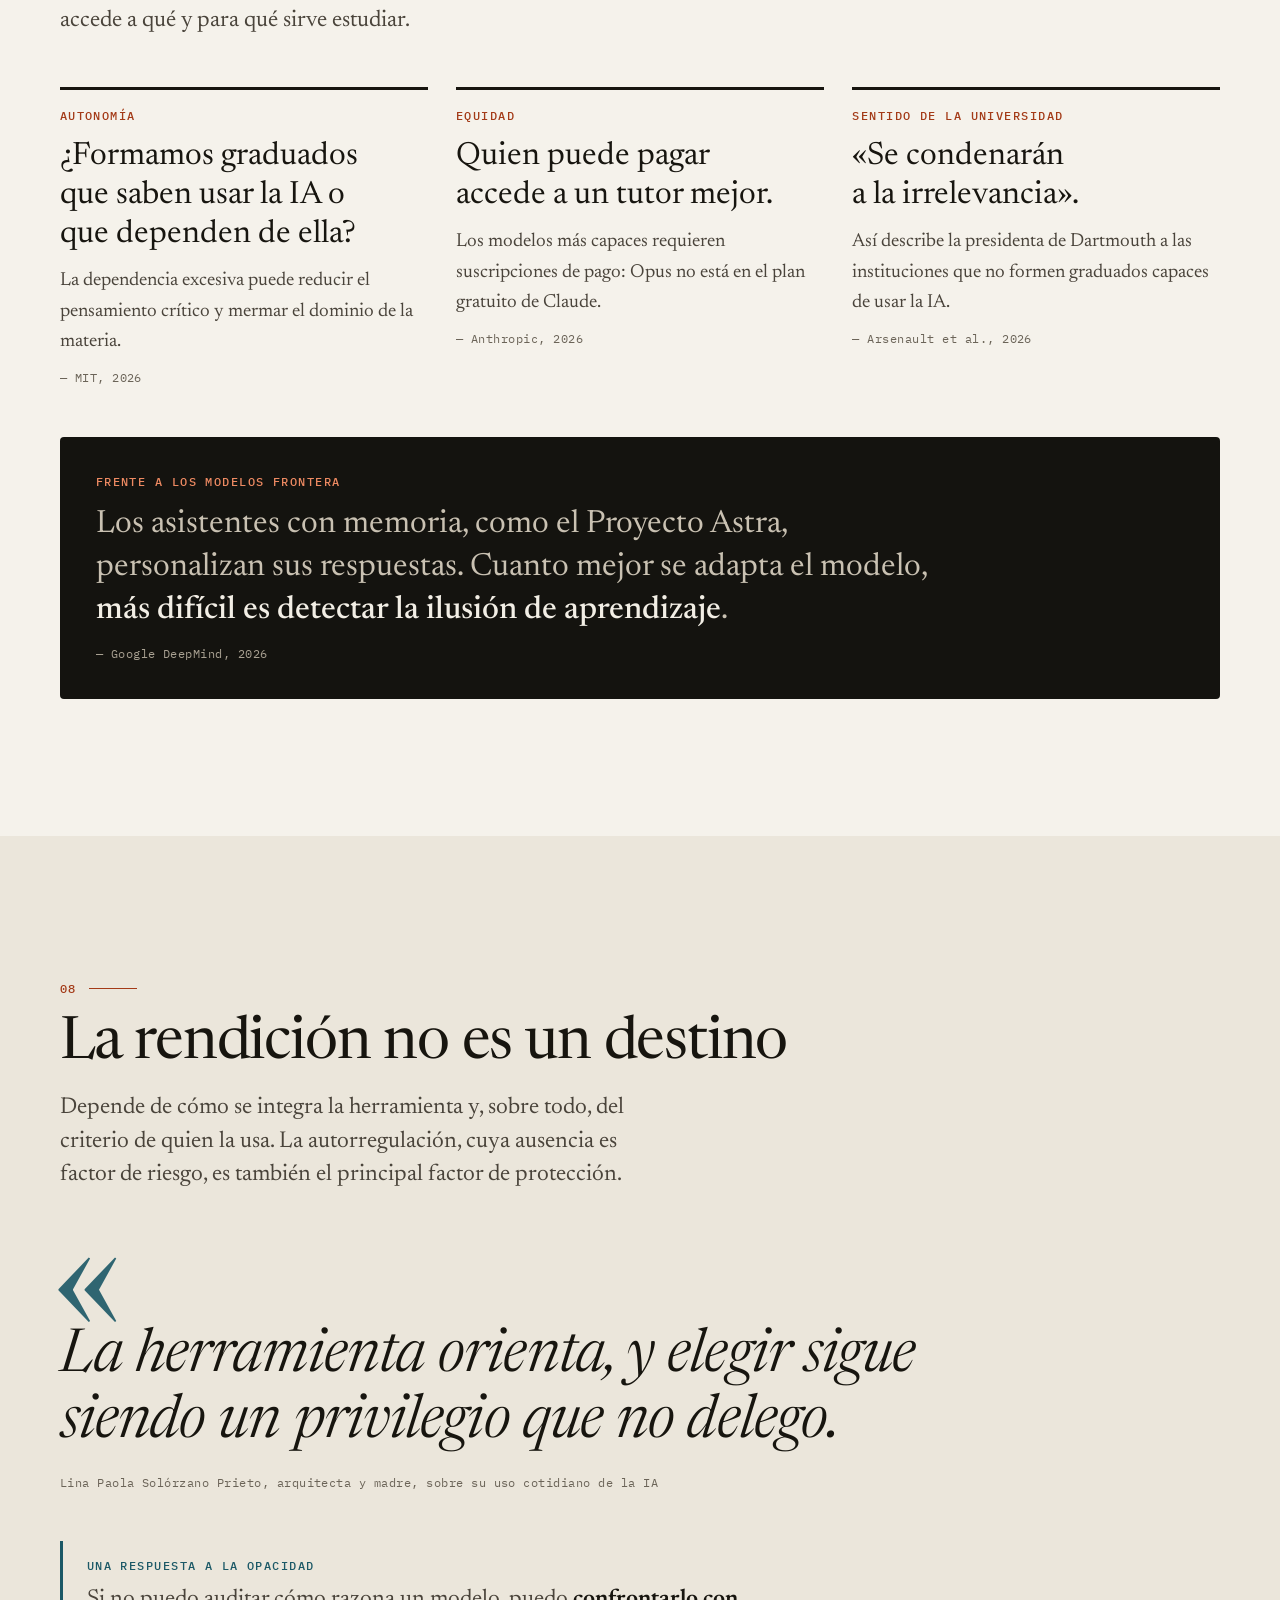
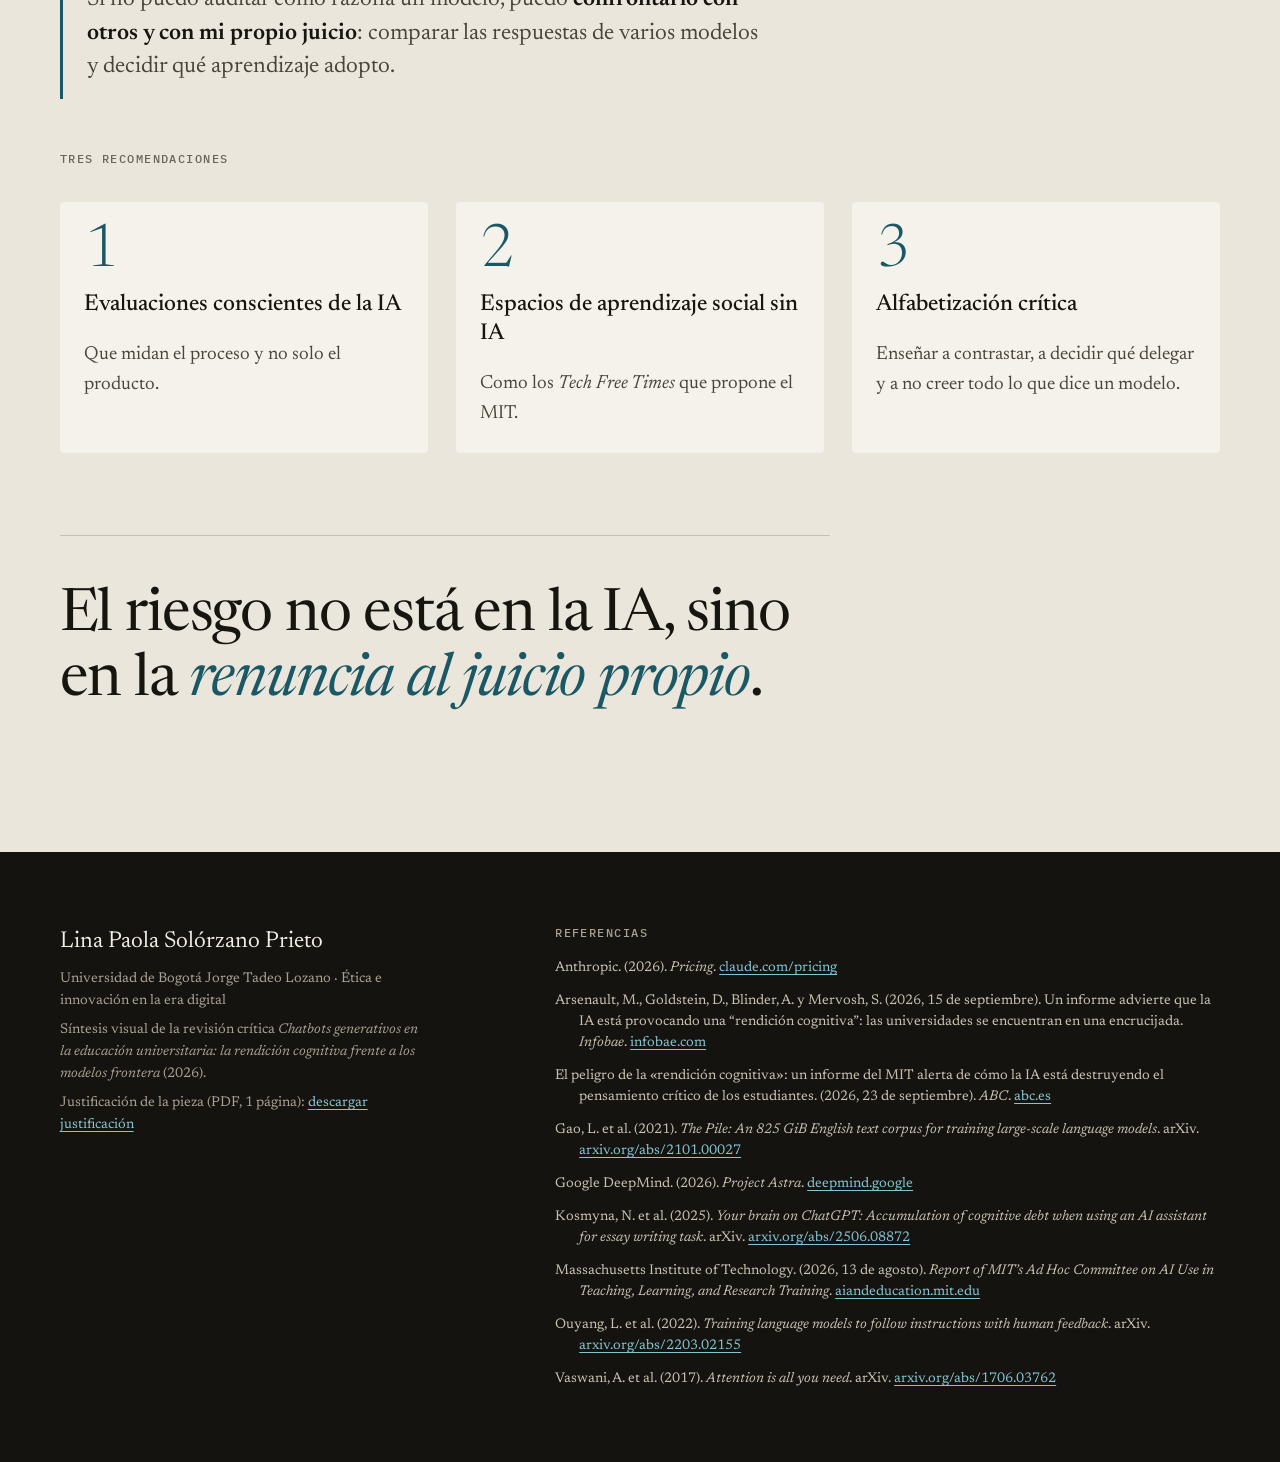
==== commit e7747805: "Convertir enlace en CTA editorial" ====
--- a/index.html
+++ b/index.html
@@ -22,7 +22,6 @@
   <div class="topbar-inner">
     <a class="brand" href="#top"><span class="brand-mark" aria-hidden="true"></span>Rendición cognitiva</a>
     <p class="now" aria-hidden="true"><span class="now-n" id="now-n">00</span> <span class="now-t" id="now-t">Inicio</span></p>
-    <a class="companion-top" href="piensa-primero.html">Piensa primero <span aria-hidden="true">↗</span></a>
     <nav class="nav" aria-label="Capítulos">
       <ol>
         <li><a href="#funcionamiento"><span>01</span>Funcionamiento</a></li>
@@ -53,6 +52,12 @@
         <span>Universidad de Bogotá Jorge Tadeo Lozano</span>
         <span>Fuente central: informe del MIT, agosto de 2026</span>
       </p>
+
+      <a class="hero-companion" href="piensa-primero.html">
+        <span class="hero-companion-k">Experiencia complementaria · 4 minutos</span>
+        <span class="hero-companion-title">Piensa primero <span aria-hidden="true">↗</span></span>
+        <span class="hero-companion-copy">Un espejo corto para notar qué haces con tu criterio cuando la respuesta ya viene hecha.</span>
+      </a>
     </div>
 
     <figure class="hero-fig">
--- a/styles.css
+++ b/styles.css
@@ -290,23 +290,6 @@
   white-space: nowrap;
 }
 .now-n { color: var(--rust-night); margin-right: var(--sp-1); }
-.companion-top {
-  display: inline-flex;
-  align-items: center;
-  gap: var(--sp-2);
-  margin-left: auto;
-  padding: var(--sp-2) 0;
-  color: var(--chalk);
-  font-family: var(--mono);
-  font-size: var(--fs-xs);
-  letter-spacing: 0.04em;
-  text-decoration: none;
-  white-space: nowrap;
-  border-bottom: 1px solid var(--rust-night);
-  transition: color 0.2s, border-color 0.2s, transform 0.2s;
-}
-.companion-top span { color: var(--rust-night); font-size: 1rem; line-height: 1; }
-.companion-top:hover { color: var(--rust-night); transform: translateY(-1px); }
 .nav { display: none; }
 .nav ol { display: flex; gap: clamp(0.75rem, 1.4vw, 1.5rem); }
 .nav a {
@@ -345,12 +328,6 @@
 
 @media (min-width: 720px) and (max-width: 1119px) {
   .now { display: none; }
-}
-
-@media (max-width: 430px) {
-  .topbar-inner { gap: var(--sp-3); }
-  .brand { font-size: 0.95rem; }
-  .companion-top { font-size: 0.6875rem; }
 }
 
 /* 6. Hero ---------------------------------------------------------------- */
@@ -501,8 +478,59 @@
     border-left: 1px solid #3a362d;
     line-height: 1.5;
   }
+  .hero-copy .hero-companion { grid-column: 1 / span 7; }
   .hero-fig { grid-column: 1 / -1; }
   .scroll-cue { display: none; }
+}
+
+.hero-companion {
+  display: grid;
+  grid-template-columns: 1fr auto;
+  gap: var(--sp-2) var(--sp-4);
+  max-width: 37rem;
+  margin-top: var(--sp-6);
+  padding: var(--sp-4) var(--sp-5);
+  color: var(--chalk);
+  text-decoration: none;
+  background: linear-gradient(115deg, rgba(238, 138, 98, 0.13), rgba(31, 29, 24, 0.7));
+  border: 1px solid rgba(238, 138, 98, 0.55);
+  border-radius: var(--radius);
+  transition: background 0.25s ease, border-color 0.25s ease, transform 0.25s var(--ease);
+}
+.hero-companion:hover {
+  background: linear-gradient(115deg, rgba(238, 138, 98, 0.22), rgba(31, 29, 24, 0.82));
+  border-color: var(--rust-night);
+  transform: translateY(-2px);
+}
+.hero-companion-k {
+  grid-column: 1 / -1;
+  color: var(--rust-night);
+  font-family: var(--mono);
+  font-size: var(--fs-xs);
+  letter-spacing: var(--track-caps);
+  line-height: 1.4;
+  text-transform: uppercase;
+}
+.hero-companion-title {
+  font-size: var(--fs-lg);
+  line-height: 1.1;
+}
+.hero-companion-title span {
+  color: var(--rust-night);
+  font-family: var(--mono);
+  font-size: 1rem;
+}
+.hero-companion-copy {
+  grid-column: 1 / -1;
+  max-width: 32rem;
+  color: var(--chalk-2);
+  font-size: var(--fs-sm);
+  line-height: 1.45;
+}
+
+@media (max-width: 430px) {
+  .topbar-inner { gap: var(--sp-3); }
+  .brand { font-size: 0.95rem; }
 }
 
 /* 7. Capítulos ----------------------------------------------------------- */
